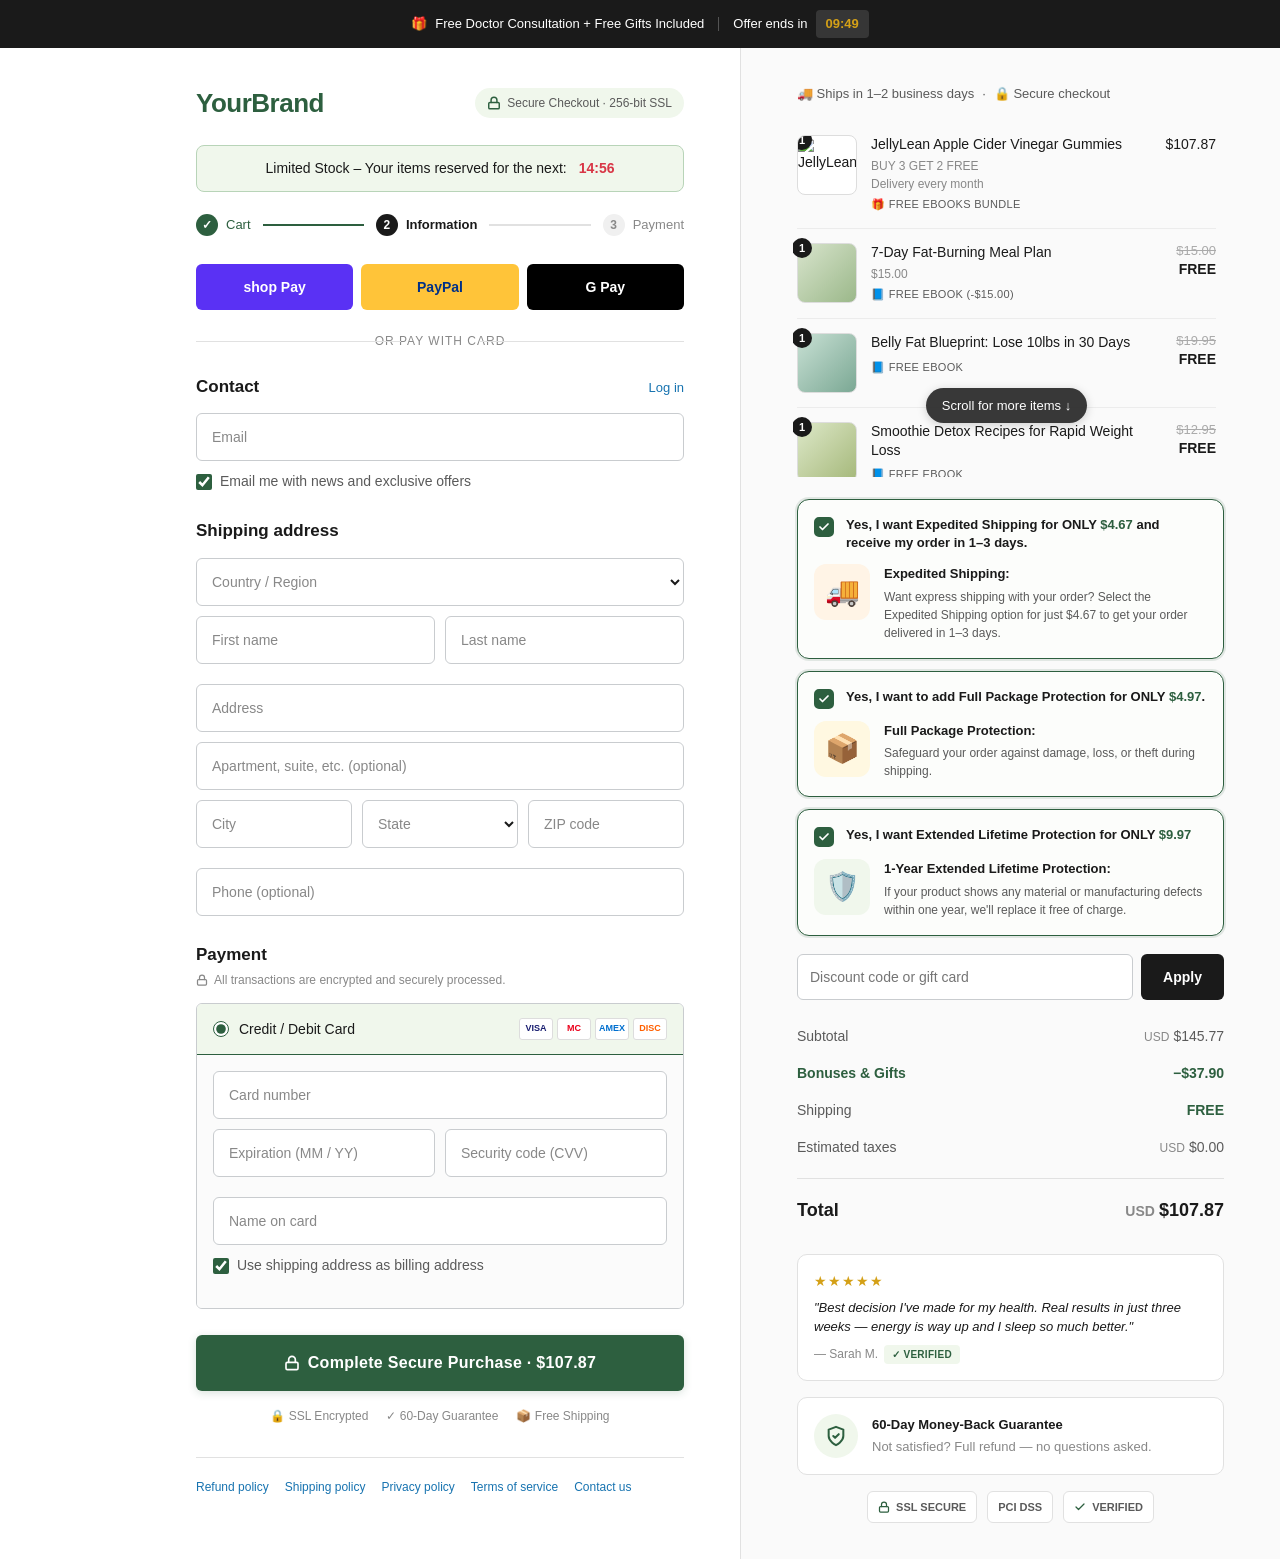
==== index.html @ c2888db8 "Add files via upload" ====
<!DOCTYPE html>
<html lang="en">
<head>
<meta charset="UTF-8">
<meta name="viewport" content="width=device-width, initial-scale=1.0">
<title>Secure Checkout</title>
<style>
  * { box-sizing: border-box; margin: 0; padding: 0; }
  :root {
    --brand: #2d5f3f;
    --brand-dark: #1f4a2e;
    --brand-light: #f0f7ec;
    --accent: #d4a017;
    --danger: #d83646;
    --text: #1a1a1a;
    --text-soft: #5a5a5a;
    --text-mute: #888;
    --border: #e1e1e1;
    --border-soft: #ececec;
    --bg-soft: #fafafa;
  }
  body {
    font-family: -apple-system, BlinkMacSystemFont, "Segoe UI", Roboto, "Helvetica Neue", Arial, sans-serif;
    color: var(--text);
    background: #fff;
    font-size: 14px;
    line-height: 1.5;
    -webkit-font-smoothing: antialiased;
  }
  a { color: #1773b0; text-decoration: none; }
  a:hover { text-decoration: underline; }

  /* TOP PROMO BAR */
  .promo-bar {
    background: var(--text);
    color: #fff;
    padding: 10px 20px;
    text-align: center;
    font-size: 13px;
    font-weight: 500;
    display: flex;
    align-items: center;
    justify-content: center;
    gap: 14px;
    flex-wrap: wrap;
  }
  .promo-bar .promo-text { display: inline-flex; align-items: center; gap: 8px; }
  .promo-bar .promo-icon { color: var(--accent); }
  .promo-bar .promo-divider { width: 1px; height: 14px; background: rgba(255,255,255,0.25); }
  .promo-bar .promo-timer {
    background: rgba(255,255,255,0.12);
    padding: 4px 10px;
    border-radius: 4px;
    font-variant-numeric: tabular-nums;
    font-weight: 600;
    color: var(--accent);
  }

  .checkout-wrapper { display: flex; min-height: calc(100vh - 40px); }

  /* LEFT SIDE */
  .checkout-main {
    flex: 1;
    background: #fff;
    padding: 36px 56px;
    max-width: 600px;
    margin-left: auto;
  }

  .header-row {
    display: flex;
    justify-content: space-between;
    align-items: center;
    margin-bottom: 22px;
  }
  .logo {
    font-size: 26px;
    font-weight: 700;
    color: var(--brand);
    letter-spacing: -0.5px;
  }
  .secure-pill {
    display: inline-flex;
    align-items: center;
    gap: 6px;
    font-size: 12px;
    color: var(--text-soft);
    background: var(--brand-light);
    padding: 6px 12px;
    border-radius: 999px;
    font-weight: 500;
  }
  .secure-pill svg { color: var(--brand); }

  /* URGENCY BAR */
  .urgency-banner {
    display: flex;
    align-items: center;
    justify-content: center;
    gap: 8px;
    padding: 12px 18px;
    border: 1px solid #b8d4b8;
    border-radius: 8px;
    background: var(--brand-light);
    margin-bottom: 22px;
    font-size: 14px;
    text-align: center;
  }
  .urgency-text { color: var(--text); }
  .urgency-timer {
    color: var(--danger);
    font-weight: 700;
    font-variant-numeric: tabular-nums;
    margin-left: 4px;
  }

  /* PROGRESS STEPS */
  .progress-steps {
    display: flex;
    align-items: center;
    margin-bottom: 28px;
    font-size: 13px;
  }
  .step { display: inline-flex; align-items: center; gap: 8px; color: var(--text-mute); }
  .step.done { color: var(--brand); }
  .step.current { color: var(--text); font-weight: 600; }
  .step-num {
    width: 22px; height: 22px;
    border-radius: 50%;
    background: #f0f0f0;
    color: var(--text-mute);
    display: inline-flex;
    align-items: center;
    justify-content: center;
    font-size: 12px;
    font-weight: 600;
  }
  .step.done .step-num { background: var(--brand); color: #fff; }
  .step.current .step-num { background: var(--text); color: #fff; }
  .step-line { flex: 1; height: 2px; background: var(--border); margin: 0 12px; }
  .step-line.active { background: var(--brand); }

  /* EXPRESS */
  .express-buttons {
    display: grid;
    grid-template-columns: 1fr 1fr 1fr;
    gap: 8px;
    margin-bottom: 8px;
  }
  .express-btn {
    height: 46px;
    border-radius: 6px;
    border: none;
    font-weight: 600;
    cursor: pointer;
    color: #fff;
    font-size: 14px;
    display: flex;
    align-items: center;
    justify-content: center;
    transition: opacity 0.15s ease;
  }
  .express-btn:hover { opacity: 0.9; }
  .btn-shop { background: #5a31f4; }
  .btn-paypal { background: #ffc439; color: #003087; }
  .btn-gpay { background: #000; }

  .divider {
    text-align: center;
    margin: 22px 0 24px;
    position: relative;
    color: var(--text-mute);
    font-size: 12px;
    text-transform: uppercase;
    letter-spacing: 1px;
  }
  .divider::before, .divider::after {
    content: "";
    position: absolute;
    top: 50%;
    width: 42%;
    height: 1px;
    background: var(--border);
  }
  .divider::before { left: 0; }
  .divider::after { right: 0; }

  .section { margin-bottom: 26px; }
  .section-header {
    display: flex;
    justify-content: space-between;
    align-items: baseline;
    margin-bottom: 14px;
  }
  .section-title { font-size: 17px; font-weight: 600; color: var(--text); }
  .section-link { font-size: 13px; }

  .form-row { display: flex; gap: 10px; margin-bottom: 10px; }
  .form-row > * { flex: 1; }

  .input-group { position: relative; margin-bottom: 10px; }
  .input-group label {
    position: absolute;
    top: 14px;
    left: 12px;
    color: var(--text-mute);
    font-size: 14px;
    pointer-events: none;
    transition: all 0.15s ease;
    background: #fff;
    padding: 0 4px;
  }
  .input-group input:focus + label,
  .input-group input:not(:placeholder-shown) + label,
  .input-group select:focus + label,
  .input-group select:valid + label {
    top: -7px;
    font-size: 11px;
    color: var(--brand);
  }
  .input-group input,
  .input-group select {
    width: 100%;
    height: 48px;
    padding: 0 12px;
    border: 1px solid #c9cccf;
    border-radius: 6px;
    font-size: 14px;
    font-family: inherit;
    background: #fff;
    color: var(--text);
    outline: none;
    transition: border-color 0.15s ease, box-shadow 0.15s ease;
  }
  .input-group input:focus,
  .input-group select:focus {
    border-color: var(--brand);
    box-shadow: 0 0 0 3px rgba(45,95,63,0.12);
  }

  .checkbox-row {
    display: flex;
    align-items: center;
    gap: 8px;
    margin: 8px 0 16px;
    font-size: 14px;
    color: var(--text-soft);
  }
  .checkbox-row input { width: 16px; height: 16px; cursor: pointer; accent-color: var(--brand); }

  .shipping-method {
    border: 1px solid #c9cccf;
    border-radius: 6px;
    overflow: hidden;
  }
  .ship-option {
    display: flex;
    align-items: center;
    padding: 14px 16px;
    border-bottom: 1px solid var(--border);
    cursor: pointer;
    transition: background 0.15s ease;
  }
  .ship-option:hover { background: #fafafa; }
  .ship-option:last-child { border-bottom: none; }
  .ship-option.selected { background: var(--brand-light); }
  .ship-option input[type=radio] { margin-right: 12px; accent-color: var(--brand); }
  .ship-option .label { flex: 1; }
  .ship-option .price { font-weight: 600; }
  .ship-option .price.free { color: var(--brand); }

  /* PAYMENT */
  .payment-section {
    border: 1px solid #c9cccf;
    border-radius: 6px;
    overflow: hidden;
  }
  .pay-header {
    background: var(--brand-light);
    padding: 14px 16px;
    border-bottom: 1px solid var(--brand);
    display: flex;
    align-items: center;
    gap: 10px;
  }
  .pay-header input[type=radio] { width: 16px; height: 16px; accent-color: var(--brand); }
  .pay-header .pay-label { flex: 1; font-weight: 500; }
  .card-icons { display: flex; gap: 4px; }
  .card-icon {
    width: 34px;
    height: 22px;
    border-radius: 3px;
    background: #fff;
    border: 1px solid #ddd;
    display: inline-flex;
    align-items: center;
    justify-content: center;
    font-size: 9px;
    font-weight: 700;
    color: #555;
  }
  .pay-body { padding: 16px; background: #fbfbfb; }

  .pay-now-btn {
    width: 100%;
    height: 56px;
    background: var(--brand);
    color: #fff;
    border: none;
    border-radius: 6px;
    font-size: 16px;
    font-weight: 700;
    cursor: pointer;
    margin-top: 24px;
    letter-spacing: 0.3px;
    display: flex;
    align-items: center;
    justify-content: center;
    gap: 8px;
    transition: background 0.15s ease, transform 0.05s ease;
    box-shadow: 0 2px 8px rgba(45,95,63,0.18);
  }
  .pay-now-btn:hover { background: var(--brand-dark); }
  .pay-now-btn:active { transform: translateY(1px); }

  .trust-row {
    display: flex;
    justify-content: center;
    gap: 18px;
    margin-top: 16px;
    font-size: 12px;
    color: var(--text-mute);
    flex-wrap: wrap;
  }
  .trust-row span { display: inline-flex; align-items: center; gap: 4px; }

  .footer-links {
    margin-top: 32px;
    padding-top: 20px;
    border-top: 1px solid var(--border);
    display: flex;
    gap: 16px;
    font-size: 12px;
    flex-wrap: wrap;
  }

  /* RIGHT SIDE - SUMMARY */
  .checkout-summary {
    flex: 1;
    background: var(--bg-soft);
    border-left: 1px solid var(--border);
    padding: 36px 56px;
    max-width: 540px;
  }

  .summary-header {
    display: flex;
    align-items: center;
    gap: 8px;
    font-size: 13px;
    color: var(--text-soft);
    margin-bottom: 14px;
    flex-wrap: wrap;
  }
  .summary-header .pill { display: inline-flex; align-items: center; gap: 4px; }

  .products-scroll {
    position: relative;
    max-height: 360px;
    overflow-y: auto;
    overflow-x: hidden;
    padding: 4px 12px 50px 4px;
    margin: 0 -4px 8px -4px;
  }
  .products-scroll::-webkit-scrollbar { width: 6px; }
  .products-scroll::-webkit-scrollbar-track { background: #eee; border-radius: 3px; }
  .products-scroll::-webkit-scrollbar-thumb { background: #bbb; border-radius: 3px; }

  .scroll-hint {
    position: sticky;
    bottom: 4px;
    margin: 0 auto;
    width: fit-content;
    background: rgba(40, 40, 40, 0.92);
    color: #fff;
    padding: 8px 16px;
    border-radius: 999px;
    font-size: 13px;
    font-weight: 500;
    box-shadow: 0 2px 10px rgba(0,0,0,0.18);
    pointer-events: none;
    display: flex;
    align-items: center;
    gap: 6px;
    transition: opacity 0.2s ease;
  }

  .product-row {
    display: flex;
    align-items: flex-start;
    gap: 14px;
    padding: 14px 0;
    border-bottom: 1px solid var(--border-soft);
  }
  .product-row:last-of-type { border-bottom: none; }
  .product-img {
    width: 60px;
    height: 60px;
    border-radius: 8px;
    background: linear-gradient(135deg, #d4e8d4, #a8c8a8);
    border: 1px solid #ddd;
    position: relative;
    flex-shrink: 0;
  }
  .product-img img {
    border-radius: 7px;
  }
  .product-badge {
    position: absolute;
    top: -6px;
    left: -6px;
    background: var(--text);
    color: #fff;
    border-radius: 50%;
    width: 20px;
    height: 20px;
    font-size: 11px;
    font-weight: 600;
    display: flex;
    align-items: center;
    justify-content: center;
  }
  .product-info { flex: 1; min-width: 0; padding-right: 8px; }
  .product-name {
    font-weight: 500;
    font-size: 14px;
    margin-bottom: 4px;
    color: var(--text);
    line-height: 1.3;
  }
  .product-meta { font-size: 12px; color: var(--text-mute); line-height: 1.5; }
  .product-tag {
    display: inline-flex;
    align-items: center;
    gap: 4px;
    font-size: 11px;
    color: var(--text-soft);
    text-transform: uppercase;
    letter-spacing: 0.3px;
    margin-top: 2px;
  }
  .product-price {
    font-weight: 500;
    font-size: 14px;
    text-align: right;
    flex-shrink: 0;
    line-height: 1.3;
    white-space: nowrap;
  }
  .price-old {
    color: #aaa;
    text-decoration: line-through;
    font-weight: 400;
    display: block;
    font-size: 13px;
  }
  .price-free { color: var(--text); font-weight: 600; }

  .discount-row { display: flex; gap: 8px; margin: 18px 0; }
  .discount-row input {
    flex: 1;
    height: 46px;
    padding: 0 12px;
    border: 1px solid #c9cccf;
    border-radius: 6px;
    font-size: 14px;
    background: #fff;
  }
  .discount-row input:focus { outline: none; border-color: var(--brand); }
  .discount-row button {
    padding: 0 22px;
    background: var(--text);
    color: #fff;
    border: none;
    border-radius: 6px;
    cursor: pointer;
    font-weight: 600;
    font-size: 14px;
    transition: opacity 0.15s ease;
  }
  .discount-row button:hover { opacity: 0.85; }

  .totals-row {
    display: flex;
    justify-content: space-between;
    padding: 8px 0;
    font-size: 14px;
    color: var(--text-soft);
  }
  .totals-row.savings { color: var(--brand); font-weight: 600; }
  .totals-row.total {
    border-top: 1px solid var(--border);
    margin-top: 12px;
    padding-top: 18px;
    font-size: 18px;
    font-weight: 700;
    color: var(--text);
  }
  .totals-row .currency { font-size: 12px; color: var(--text-mute); margin-right: 4px; }

  /* UPSELL CARDS - INLINE NA LISTA */
  .upsell-list-inline {
    display: flex;
    flex-direction: column;
    gap: 10px;
    margin-top: 16px;
    padding-top: 18px;
    border-top: 1px dashed #d4d4d4;
    position: relative;
  }
  .upsell-list-inline::before {
    content: "RECOMMENDED ADD-ONS";
    position: absolute;
    top: -8px;
    left: 50%;
    transform: translateX(-50%);
    background: var(--bg-soft);
    padding: 0 10px;
    font-size: 10px;
    font-weight: 700;
    color: var(--text-mute);
    letter-spacing: 1.5px;
  }
  .upsell-list-inline .upsell-card {
    padding: 12px;
    border-radius: 10px;
  }
  .upsell-list-inline .upsell-top {
    margin-bottom: 10px;
  }
  .upsell-list-inline .upsell-headline {
    font-size: 12px;
  }
  .upsell-list-inline .upsell-icon {
    width: 44px;
    height: 44px;
    font-size: 22px;
    border-radius: 8px;
  }
  .upsell-list-inline .upsell-detail-title {
    font-size: 12px;
  }
  .upsell-list-inline .upsell-detail-text {
    font-size: 11px;
  }

  /* UPSELL CARDS */
  .upsell-list {
    display: flex;
    flex-direction: column;
    gap: 12px;
    margin-bottom: 8px;
  }
  .upsell-card {
    background: #fff;
    border: 1px solid var(--border);
    border-radius: 12px;
    padding: 16px;
    cursor: pointer;
    transition: border-color 0.15s ease, box-shadow 0.15s ease, background 0.15s ease;
  }
  .upsell-card:hover { border-color: #b8b8b8; }
  .upsell-card.selected {
    border-color: var(--brand);
    box-shadow: 0 0 0 2px rgba(45,95,63,0.12);
    background: #fcfdfb;
  }
  .upsell-top {
    display: flex;
    align-items: flex-start;
    gap: 12px;
    margin-bottom: 12px;
  }
  .upsell-checkbox {
    width: 20px;
    height: 20px;
    border: 2px solid #c9cccf;
    border-radius: 5px;
    flex-shrink: 0;
    margin-top: 1px;
    display: flex;
    align-items: center;
    justify-content: center;
    background: #fff;
    transition: all 0.15s ease;
  }
  .upsell-card.selected .upsell-checkbox {
    background: var(--brand);
    border-color: var(--brand);
  }
  .upsell-checkbox svg {
    color: #fff;
    opacity: 0;
    transition: opacity 0.15s ease;
  }
  .upsell-card.selected .upsell-checkbox svg { opacity: 1; }
  .upsell-headline {
    flex: 1;
    font-size: 13px;
    font-weight: 700;
    color: var(--text);
    line-height: 1.4;
  }
  .upsell-headline .price {
    color: var(--brand);
    font-weight: 700;
  }
  .upsell-bottom {
    display: flex;
    gap: 14px;
    align-items: flex-start;
    padding-left: 0;
  }
  .upsell-icon {
    width: 56px;
    height: 56px;
    flex-shrink: 0;
    border-radius: 12px;
    display: flex;
    align-items: center;
    justify-content: center;
    font-size: 28px;
  }
  .upsell-icon.shipping { background: #fff4e6; }
  .upsell-icon.protection { background: #fff8e1; }
  .upsell-icon.lifetime { background: var(--brand-light); }
  .upsell-detail { flex: 1; min-width: 0; }
  .upsell-detail-title {
    font-size: 13px;
    font-weight: 700;
    color: var(--text);
    margin-bottom: 4px;
  }
  .upsell-detail-text {
    font-size: 12px;
    color: var(--text-soft);
    line-height: 1.5;
  }

  /* TESTIMONIAL */
  .testimonial {
    margin-top: 22px;
    padding: 16px;
    background: #fff;
    border: 1px solid var(--border);
    border-radius: 10px;
  }
  .stars { color: var(--accent); font-size: 14px; letter-spacing: 1px; margin-bottom: 6px; }
  .testimonial-text {
    font-size: 13px;
    color: var(--text);
    line-height: 1.5;
    font-style: italic;
    margin-bottom: 8px;
  }
  .testimonial-author {
    font-size: 12px;
    color: var(--text-mute);
    display: flex;
    align-items: center;
    gap: 6px;
  }
  .verified-pill {
    background: var(--brand-light);
    color: var(--brand);
    padding: 2px 8px;
    border-radius: 4px;
    font-size: 10px;
    font-weight: 600;
    text-transform: uppercase;
    letter-spacing: 0.3px;
  }

  /* GUARANTEE */
  .guarantee-box {
    margin-top: 16px;
    padding: 16px;
    background: #fff;
    border: 1px solid var(--border);
    border-radius: 10px;
    display: flex;
    align-items: center;
    gap: 14px;
  }
  .guarantee-icon {
    width: 44px;
    height: 44px;
    flex-shrink: 0;
    background: var(--brand-light);
    border-radius: 50%;
    display: flex;
    align-items: center;
    justify-content: center;
    color: var(--brand);
  }
  .guarantee-content { font-size: 13px; }
  .guarantee-content strong { color: var(--text); display: block; margin-bottom: 2px; }
  .guarantee-content span { color: var(--text-mute); }

  /* BADGES */
  .security-badges {
    margin-top: 16px;
    display: flex;
    align-items: center;
    justify-content: center;
    gap: 10px;
    flex-wrap: wrap;
  }
  .badge {
    height: 32px;
    padding: 0 10px;
    background: #fff;
    border: 1px solid var(--border);
    border-radius: 6px;
    display: inline-flex;
    align-items: center;
    gap: 6px;
    font-size: 11px;
    font-weight: 600;
    color: var(--text-soft);
  }
  .badge svg { color: var(--brand); }

  @media (max-width: 900px) {
    .checkout-wrapper { flex-direction: column-reverse; }
    .checkout-main, .checkout-summary {
      max-width: 100%;
      padding: 24px;
    }
    .checkout-summary { border-left: none; border-bottom: 1px solid var(--border); }
    .promo-bar { font-size: 12px; gap: 8px; padding: 8px 12px; }
    .promo-bar .promo-divider { display: none; }
    .header-row { flex-direction: column; align-items: flex-start; gap: 10px; }
  }
</style>
</head>
<body>

<!-- TOP PROMO BAR -->
<div class="promo-bar">
  <span class="promo-text">
    <span class="promo-icon">🎁</span>
    Free Doctor Consultation + Free Gifts Included
  </span>
  <span class="promo-divider"></span>
  <span class="promo-text">
    Offer ends in
    <span class="promo-timer" id="promoTimer">09:50</span>
  </span>
</div>

<div class="checkout-wrapper">

  <!-- LEFT: FORM -->
  <div class="checkout-main">

    <div class="header-row">
      <div class="logo">YourBrand</div>
      <div class="secure-pill">
        <svg width="14" height="14" viewBox="0 0 24 24" fill="none" stroke="currentColor" stroke-width="2.5" stroke-linecap="round" stroke-linejoin="round"><rect x="3" y="11" width="18" height="11" rx="2"/><path d="M7 11V7a5 5 0 0 1 10 0v4"/></svg>
        Secure Checkout · 256-bit SSL
      </div>
    </div>

    <!-- Urgency -->
    <div class="urgency-banner">
      <span class="urgency-text">Limited Stock – Your items reserved for the next:</span>
      <span class="urgency-timer" id="cartTimer">14:57</span>
    </div>

    <!-- Progress -->
    <div class="progress-steps">
      <span class="step done"><span class="step-num">✓</span>Cart</span>
      <span class="step-line active"></span>
      <span class="step current"><span class="step-num">2</span>Information</span>
      <span class="step-line"></span>
      <span class="step"><span class="step-num">3</span>Payment</span>
    </div>

    <!-- Express checkout -->
    <div class="express-buttons">
      <button class="express-btn btn-shop">shop Pay</button>
      <button class="express-btn btn-paypal">PayPal</button>
      <button class="express-btn btn-gpay">G Pay</button>
    </div>

    <div class="divider">Or pay with card</div>

    <!-- Contact -->
    <div class="section">
      <div class="section-header">
        <div class="section-title">Contact</div>
        <a href="#" class="section-link">Log in</a>
      </div>
      <div class="input-group">
        <input type="email" id="email" placeholder=" " required>
        <label for="email">Email</label>
      </div>
      <div class="checkbox-row">
        <input type="checkbox" id="news" checked>
        <label for="news">Email me with news and exclusive offers</label>
      </div>
    </div>

    <!-- Delivery -->
    <div class="section">
      <div class="section-title" style="margin-bottom:14px;">Shipping address</div>

      <div class="input-group">
        <select id="country" required>
          <option value="" disabled selected></option>
          <option>United States</option>
          <option>Canada</option>
          <option>United Kingdom</option>
          <option>Brazil</option>
          <option>Australia</option>
        </select>
        <label for="country">Country / Region</label>
      </div>

      <div class="form-row">
        <div class="input-group">
          <input type="text" id="fname" placeholder=" " required>
          <label for="fname">First name</label>
        </div>
        <div class="input-group">
          <input type="text" id="lname" placeholder=" " required>
          <label for="lname">Last name</label>
        </div>
      </div>

      <div class="input-group">
        <input type="text" id="address" placeholder=" " required>
        <label for="address">Address</label>
      </div>

      <div class="input-group">
        <input type="text" id="apt" placeholder=" ">
        <label for="apt">Apartment, suite, etc. (optional)</label>
      </div>

      <div class="form-row">
        <div class="input-group">
          <input type="text" id="city" placeholder=" " required>
          <label for="city">City</label>
        </div>
        <div class="input-group">
          <select id="state" required>
            <option value="" disabled selected></option>
            <option>California</option>
            <option>Texas</option>
            <option>New York</option>
            <option>Florida</option>
          </select>
          <label for="state">State</label>
        </div>
        <div class="input-group">
          <input type="text" id="zip" placeholder=" " required>
          <label for="zip">ZIP code</label>
        </div>
      </div>

      <div class="input-group">
        <input type="tel" id="phone" placeholder=" ">
        <label for="phone">Phone (optional)</label>
      </div>
    </div>

    <!-- Payment -->
    <div class="section">
      <div class="section-title" style="margin-bottom:4px;">Payment</div>
      <div style="font-size:12px;color:var(--text-mute);margin-bottom:14px;display:flex;align-items:center;gap:6px;">
        <svg width="12" height="12" viewBox="0 0 24 24" fill="none" stroke="currentColor" stroke-width="2.5" stroke-linecap="round" stroke-linejoin="round"><rect x="3" y="11" width="18" height="11" rx="2"/><path d="M7 11V7a5 5 0 0 1 10 0v4"/></svg>
        All transactions are encrypted and securely processed.
      </div>

      <div class="payment-section">
        <div class="pay-header">
          <input type="radio" name="pay" checked>
          <span class="pay-label">Credit / Debit Card</span>
          <div class="card-icons">
            <span class="card-icon" style="color:#1a1f71;">VISA</span>
            <span class="card-icon" style="color:#eb001b;">MC</span>
            <span class="card-icon" style="color:#006fcf;">AMEX</span>
            <span class="card-icon" style="color:#ff6000;">DISC</span>
          </div>
        </div>
        <div class="pay-body">
          <div class="input-group">
            <input type="text" id="cardnum" placeholder=" ">
            <label for="cardnum">Card number</label>
          </div>
          <div class="form-row">
            <div class="input-group">
              <input type="text" id="exp" placeholder=" ">
              <label for="exp">Expiration (MM / YY)</label>
            </div>
            <div class="input-group">
              <input type="text" id="cvv" placeholder=" ">
              <label for="cvv">Security code (CVV)</label>
            </div>
          </div>
          <div class="input-group">
            <input type="text" id="cardname" placeholder=" ">
            <label for="cardname">Name on card</label>
          </div>
          <div class="checkbox-row">
            <input type="checkbox" id="billsame" checked>
            <label for="billsame">Use shipping address as billing address</label>
          </div>
        </div>
      </div>
    </div>

    <button class="pay-now-btn">
      <svg width="16" height="16" viewBox="0 0 24 24" fill="none" stroke="currentColor" stroke-width="2.5" stroke-linecap="round" stroke-linejoin="round"><rect x="3" y="11" width="18" height="11" rx="2"/><path d="M7 11V7a5 5 0 0 1 10 0v4"/></svg>
      Complete Secure Purchase · $107.87
    </button>

    <div class="trust-row">
      <span>🔒 SSL Encrypted</span>
      <span>✓ 60-Day Guarantee</span>
      <span>📦 Free Shipping</span>
    </div>

    <div class="footer-links">
      <a href="#">Refund policy</a>
      <a href="#">Shipping policy</a>
      <a href="#">Privacy policy</a>
      <a href="#">Terms of service</a>
      <a href="#">Contact us</a>
    </div>
  </div>

  <!-- RIGHT: ORDER SUMMARY -->
  <div class="checkout-summary">

    <div class="summary-header">
      <span class="pill">🚚 Ships in 1–2 business days</span>
      <span>·</span>
      <span class="pill">🔒 Secure checkout</span>
    </div>

    <div class="products-scroll">

      <div class="product-row">
        <div class="product-img" style="background:#fff;padding:0;overflow:hidden;">
          <img src="jellylean-product.png" alt="JellyLean" style="width:100%;height:100%;object-fit:contain;">
          <span class="product-badge">1</span>
        </div>
        <div class="product-info">
          <div class="product-name">JellyLean Apple Cider Vinegar Gummies</div>
          <div class="product-meta">BUY 3 GET 2 FREE</div>
          <div class="product-meta">Delivery every month</div>
          <div class="product-tag">🎁 FREE EBOOKS BUNDLE</div>
        </div>
        <div class="product-price">$107.87</div>
      </div>

      <div class="product-row">
        <div class="product-img" style="background:linear-gradient(135deg,#d8e4cc,#9bb88a);"><span class="product-badge">1</span></div>
        <div class="product-info">
          <div class="product-name">7-Day Fat-Burning Meal Plan</div>
          <div class="product-meta">$15.00</div>
          <div class="product-tag">📘 FREE EBOOK (-$15.00)</div>
        </div>
        <div class="product-price">
          <span class="price-old">$15.00</span>
          <span class="price-free">FREE</span>
        </div>
      </div>

      <div class="product-row">
        <div class="product-img" style="background:linear-gradient(135deg,#c8e0d4,#7ba894);"><span class="product-badge">1</span></div>
        <div class="product-info">
          <div class="product-name">Belly Fat Blueprint: Lose 10lbs in 30 Days</div>
          <div class="product-tag">📘 FREE EBOOK</div>
        </div>
        <div class="product-price">
          <span class="price-old">$19.95</span>
          <span class="price-free">FREE</span>
        </div>
      </div>

      <div class="product-row">
        <div class="product-img" style="background:linear-gradient(135deg,#dde8c8,#a5b87a);"><span class="product-badge">1</span></div>
        <div class="product-info">
          <div class="product-name">Smoothie Detox Recipes for Rapid Weight Loss</div>
          <div class="product-tag">📘 FREE EBOOK</div>
        </div>
        <div class="product-price">
          <span class="price-old">$12.95</span>
          <span class="price-free">FREE</span>
        </div>
      </div>

      <div class="product-row">
        <div class="product-img" style="background:linear-gradient(135deg,#f0d8b8,#c9a878);"><span class="product-badge">1</span></div>
        <div class="product-info">
          <div class="product-name">Metabolism Reset: Burn Fat 24/7</div>
          <div class="product-tag">📘 FREE EBOOK</div>
        </div>
        <div class="product-price">
          <span class="price-old">$9.95</span>
          <span class="price-free">FREE</span>
        </div>
      </div>

      <div class="scroll-hint">Scroll for more items ↓</div>
    </div>

    <!-- Upsell offers -->
    <div class="upsell-list" style="margin-top:22px;">

      <div class="upsell-card selected" data-upsell="shipping">
        <div class="upsell-top">
          <div class="upsell-checkbox">
            <svg width="12" height="12" viewBox="0 0 24 24" fill="none" stroke="currentColor" stroke-width="3.5" stroke-linecap="round" stroke-linejoin="round"><path d="M20 6 9 17l-5-5"/></svg>
          </div>
          <div class="upsell-headline">
            Yes, I want Expedited Shipping for ONLY <span class="price">$4.67</span> and receive my order in 1–3 days.
          </div>
        </div>
        <div class="upsell-bottom">
          <div class="upsell-icon shipping">🚚</div>
          <div class="upsell-detail">
            <div class="upsell-detail-title">Expedited Shipping:</div>
            <div class="upsell-detail-text">Want express shipping with your order? Select the Expedited Shipping option for just $4.67 to get your order delivered in 1–3 days.</div>
          </div>
        </div>
      </div>

      <div class="upsell-card selected" data-upsell="protection">
        <div class="upsell-top">
          <div class="upsell-checkbox">
            <svg width="12" height="12" viewBox="0 0 24 24" fill="none" stroke="currentColor" stroke-width="3.5" stroke-linecap="round" stroke-linejoin="round"><path d="M20 6 9 17l-5-5"/></svg>
          </div>
          <div class="upsell-headline">
            Yes, I want to add Full Package Protection for ONLY <span class="price">$4.97</span>.
          </div>
        </div>
        <div class="upsell-bottom">
          <div class="upsell-icon protection">📦</div>
          <div class="upsell-detail">
            <div class="upsell-detail-title">Full Package Protection:</div>
            <div class="upsell-detail-text">Safeguard your order against damage, loss, or theft during shipping.</div>
          </div>
        </div>
      </div>

      <div class="upsell-card selected" data-upsell="lifetime">
        <div class="upsell-top">
          <div class="upsell-checkbox">
            <svg width="12" height="12" viewBox="0 0 24 24" fill="none" stroke="currentColor" stroke-width="3.5" stroke-linecap="round" stroke-linejoin="round"><path d="M20 6 9 17l-5-5"/></svg>
          </div>
          <div class="upsell-headline">
            Yes, I want Extended Lifetime Protection for ONLY <span class="price">$9.97</span>
          </div>
        </div>
        <div class="upsell-bottom">
          <div class="upsell-icon lifetime">🛡️</div>
          <div class="upsell-detail">
            <div class="upsell-detail-title">1-Year Extended Lifetime Protection:</div>
            <div class="upsell-detail-text">If your product shows any material or manufacturing defects within one year, we'll replace it free of charge.</div>
          </div>
        </div>
      </div>

    </div>

    <div class="discount-row">
      <input type="text" placeholder="Discount code or gift card">
      <button>Apply</button>
    </div>

    <div class="totals-row">
      <span>Subtotal</span>
      <span><span class="currency">USD</span>$145.77</span>
    </div>
    <div class="totals-row savings">
      <span>Bonuses &amp; Gifts</span>
      <span>−$37.90</span>
    </div>
    <div class="totals-row">
      <span>Shipping</span>
      <span style="color:var(--brand);font-weight:600;">FREE</span>
    </div>
    <div class="totals-row">
      <span>Estimated taxes</span>
      <span><span class="currency">USD</span>$0.00</span>
    </div>

    <div class="totals-row total">
      <span>Total</span>
      <span><span class="currency" style="font-size:14px;">USD</span>$107.87</span>
    </div>

    <!-- Testimonial -->
    <div class="testimonial">
      <div class="stars">★★★★★</div>
      <div class="testimonial-text">"Best decision I've made for my health. Real results in just three weeks — energy is way up and I sleep so much better."</div>
      <div class="testimonial-author">
        — Sarah M.
        <span class="verified-pill">✓ Verified</span>
      </div>
    </div>

    <!-- Guarantee -->
    <div class="guarantee-box">
      <div class="guarantee-icon">
        <svg width="22" height="22" viewBox="0 0 24 24" fill="none" stroke="currentColor" stroke-width="2.2" stroke-linecap="round" stroke-linejoin="round"><path d="M12 22s8-4 8-10V5l-8-3-8 3v7c0 6 8 10 8 10z"/><path d="m9 12 2 2 4-4"/></svg>
      </div>
      <div class="guarantee-content">
        <strong>60-Day Money-Back Guarantee</strong>
        <span>Not satisfied? Full refund — no questions asked.</span>
      </div>
    </div>

    <!-- Security badges -->
    <div class="security-badges">
      <span class="badge">
        <svg width="12" height="12" viewBox="0 0 24 24" fill="none" stroke="currentColor" stroke-width="2.5" stroke-linecap="round" stroke-linejoin="round"><rect x="3" y="11" width="18" height="11" rx="2"/><path d="M7 11V7a5 5 0 0 1 10 0v4"/></svg>
        SSL SECURE
      </span>
      <span class="badge">PCI DSS</span>
      <span class="badge">
        <svg width="12" height="12" viewBox="0 0 24 24" fill="none" stroke="currentColor" stroke-width="2.5" stroke-linecap="round" stroke-linejoin="round"><path d="M20 6 9 17l-5-5"/></svg>
        VERIFIED
      </span>
    </div>

  </div>

</div>

<script>
  // Promo timer
  (function() {
    const el = document.getElementById('promoTimer');
    if (!el) return;
    let total = 9 * 60 + 50;
    const tick = () => {
      const m = Math.floor(total / 60);
      const s = total % 60;
      el.textContent = (m < 10 ? '0' : '') + m + ':' + (s < 10 ? '0' : '') + s;
      if (total > 0) total--;
    };
    tick();
    setInterval(tick, 1000);
  })();

  // Cart reservation timer
  (function() {
    const el = document.getElementById('cartTimer');
    if (!el) return;
    let total = 14 * 60 + 57;
    const tick = () => {
      const m = Math.floor(total / 60);
      const s = total % 60;
      el.textContent = m + ':' + (s < 10 ? '0' : '') + s;
      if (total > 0) total--;
    };
    tick();
    setInterval(tick, 1000);
  })();

  // Hide scroll hint at end
  const scrollEl = document.querySelector('.products-scroll');
  const hint = document.querySelector('.scroll-hint');
  if (scrollEl && hint) {
    const updateHint = () => {
      const atBottom = scrollEl.scrollTop + scrollEl.clientHeight >= scrollEl.scrollHeight - 4;
      hint.style.opacity = atBottom ? '0' : '1';
    };
    scrollEl.addEventListener('scroll', updateHint);
    if (scrollEl.scrollHeight <= scrollEl.clientHeight) hint.style.display = 'none';
  }

  // Shipping method visual selection
  document.querySelectorAll('.ship-option').forEach(opt => {
    opt.addEventListener('click', () => {
      document.querySelectorAll('.ship-option').forEach(o => o.classList.remove('selected'));
      opt.classList.add('selected');
    });
  });

  // Upsell cards toggle (já vêm marcados por padrão)
  document.querySelectorAll('.upsell-card').forEach(card => {
    card.addEventListener('click', () => {
      card.classList.toggle('selected');
    });
  });
</script>

</body>
</html>
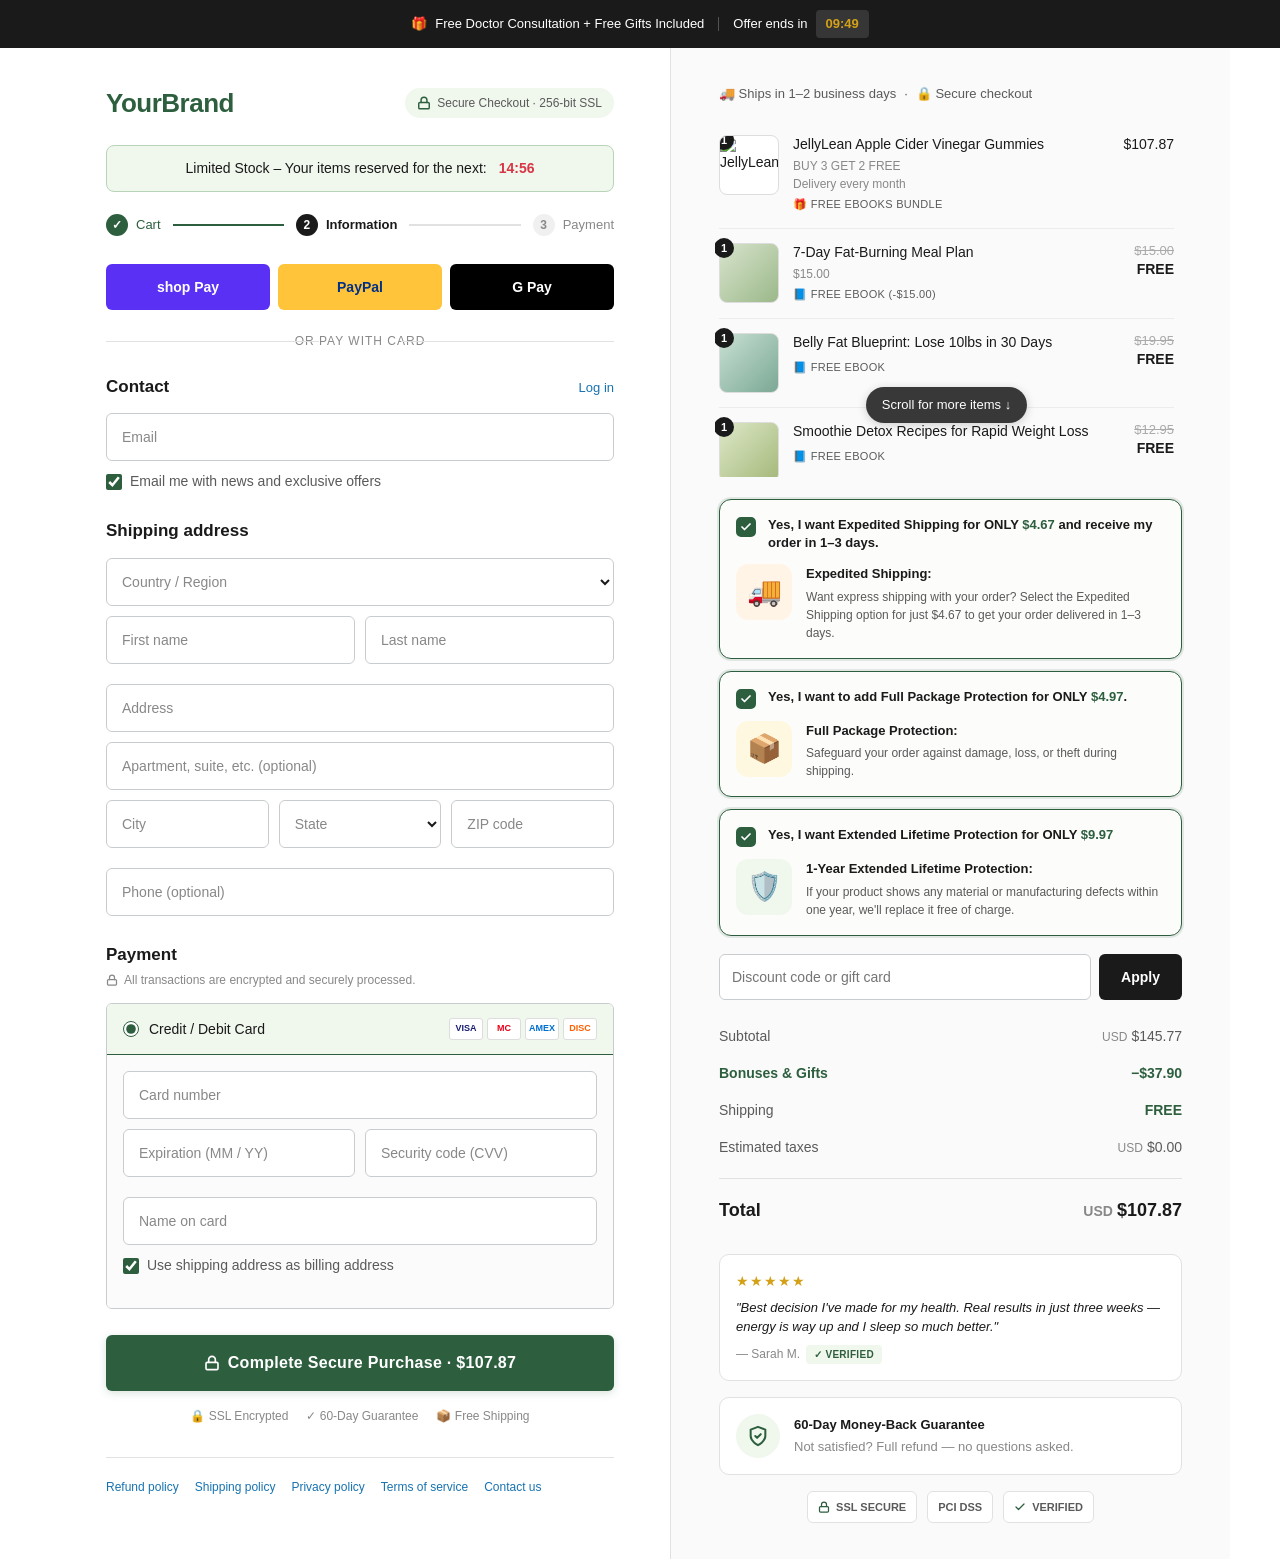
==== commit 9c628d14: "Update index.html" ====
--- a/index.html
+++ b/index.html
@@ -26,6 +26,7 @@
     font-size: 14px;
     line-height: 1.5;
     -webkit-font-smoothing: antialiased;
+    overflow-x: hidden;
   }
   a { color: #1773b0; text-decoration: none; }
   a:hover { text-decoration: underline; }
@@ -56,15 +57,19 @@
     color: var(--accent);
   }
 
-  .checkout-wrapper { display: flex; min-height: calc(100vh - 40px); }
+  .checkout-wrapper {
+    display: flex;
+    min-height: calc(100vh - 40px);
+    max-width: 1180px;
+    margin: 0 auto;
+  }
 
   /* LEFT SIDE */
   .checkout-main {
     flex: 1;
     background: #fff;
     padding: 36px 56px;
-    max-width: 600px;
-    margin-left: auto;
+    max-width: 620px;
   }
 
   .header-row {
@@ -349,8 +354,8 @@
     flex: 1;
     background: var(--bg-soft);
     border-left: 1px solid var(--border);
-    padding: 36px 56px;
-    max-width: 540px;
+    padding: 36px 48px;
+    max-width: 560px;
   }
 
   .summary-header {
@@ -731,16 +736,144 @@
   }
   .badge svg { color: var(--brand); }
 
+  /* TABLET */
+  @media (max-width: 1024px) {
+    .checkout-main { padding: 32px 40px; }
+    .checkout-summary { padding: 32px 36px; }
+  }
+
+  /* MOBILE */
   @media (max-width: 900px) {
-    .checkout-wrapper { flex-direction: column-reverse; }
+    body { font-size: 14px; }
+
+    .checkout-wrapper {
+      flex-direction: column-reverse;
+      max-width: 100%;
+    }
     .checkout-main, .checkout-summary {
       max-width: 100%;
-      padding: 24px;
+      padding: 20px 16px;
     }
-    .checkout-summary { border-left: none; border-bottom: 1px solid var(--border); }
-    .promo-bar { font-size: 12px; gap: 8px; padding: 8px 12px; }
+    .checkout-summary {
+      border-left: none;
+      border-bottom: 1px solid var(--border);
+    }
+
+    /* Promo bar */
+    .promo-bar {
+      font-size: 11px;
+      gap: 8px;
+      padding: 8px 12px;
+    }
     .promo-bar .promo-divider { display: none; }
-    .header-row { flex-direction: column; align-items: flex-start; gap: 10px; }
+    .promo-bar .promo-timer { padding: 3px 8px; font-size: 11px; }
+
+    /* Header */
+    .header-row {
+      flex-direction: column;
+      align-items: flex-start;
+      gap: 10px;
+      margin-bottom: 18px;
+    }
+    .logo { font-size: 22px; }
+    .secure-pill { font-size: 11px; padding: 5px 10px; }
+
+    /* Urgency */
+    .urgency-banner {
+      flex-direction: column;
+      gap: 4px;
+      padding: 10px 14px;
+      font-size: 13px;
+    }
+
+    /* Progress */
+    .progress-steps {
+      font-size: 12px;
+      margin-bottom: 22px;
+      overflow-x: auto;
+      white-space: nowrap;
+    }
+    .step-line { margin: 0 8px; min-width: 20px; }
+
+    /* Express buttons */
+    .express-buttons { gap: 6px; }
+    .express-btn { height: 42px; font-size: 13px; }
+
+    /* Form */
+    .form-row {
+      flex-direction: column;
+      gap: 0;
+    }
+    .form-row > * { margin-bottom: 10px; }
+    .input-group input,
+    .input-group select { height: 46px; font-size: 16px; }
+    .input-group label { font-size: 14px; }
+    .input-group input:focus + label,
+    .input-group input:not(:placeholder-shown) + label,
+    .input-group select:focus + label,
+    .input-group select:valid + label {
+      font-size: 11px;
+    }
+
+    /* Section titles */
+    .section { margin-bottom: 22px; }
+    .section-title { font-size: 16px; }
+
+    /* Pay button */
+    .pay-now-btn {
+      height: 52px;
+      font-size: 15px;
+    }
+
+    .trust-row {
+      gap: 10px;
+      font-size: 11px;
+    }
+
+    /* Summary */
+    .summary-header { font-size: 12px; }
+    .products-scroll { max-height: 320px; }
+    .product-img { width: 52px; height: 52px; }
+    .product-name { font-size: 13px; }
+    .product-price { font-size: 13px; }
+
+    /* Upsells */
+    .upsell-card { padding: 12px; }
+    .upsell-headline { font-size: 12px; }
+    .upsell-icon { width: 44px; height: 44px; font-size: 22px; }
+    .upsell-detail-title { font-size: 12px; }
+    .upsell-detail-text { font-size: 11px; line-height: 1.4; }
+
+    /* Discount */
+    .discount-row input { height: 44px; font-size: 14px; }
+    .discount-row button { padding: 0 16px; font-size: 13px; }
+
+    /* Totals */
+    .totals-row { font-size: 13px; }
+    .totals-row.total { font-size: 16px; }
+
+    /* Testimonial */
+    .testimonial { padding: 14px; }
+    .testimonial-text { font-size: 12px; }
+
+    /* Guarantee */
+    .guarantee-box { padding: 14px; gap: 12px; }
+    .guarantee-icon { width: 38px; height: 38px; }
+    .guarantee-content { font-size: 12px; }
+
+    /* Footer */
+    .footer-links {
+      gap: 12px;
+      font-size: 11px;
+    }
+  }
+
+  /* SMALL MOBILE */
+  @media (max-width: 380px) {
+    .checkout-main, .checkout-summary { padding: 16px 12px; }
+    .express-btn { font-size: 12px; }
+    .progress-steps { font-size: 11px; }
+    .step-num { width: 20px; height: 20px; font-size: 11px; }
   }
 </style>
 </head>
@@ -1203,4 +1336,4 @@
 </script>
 
 </body>
-</html>+</html>
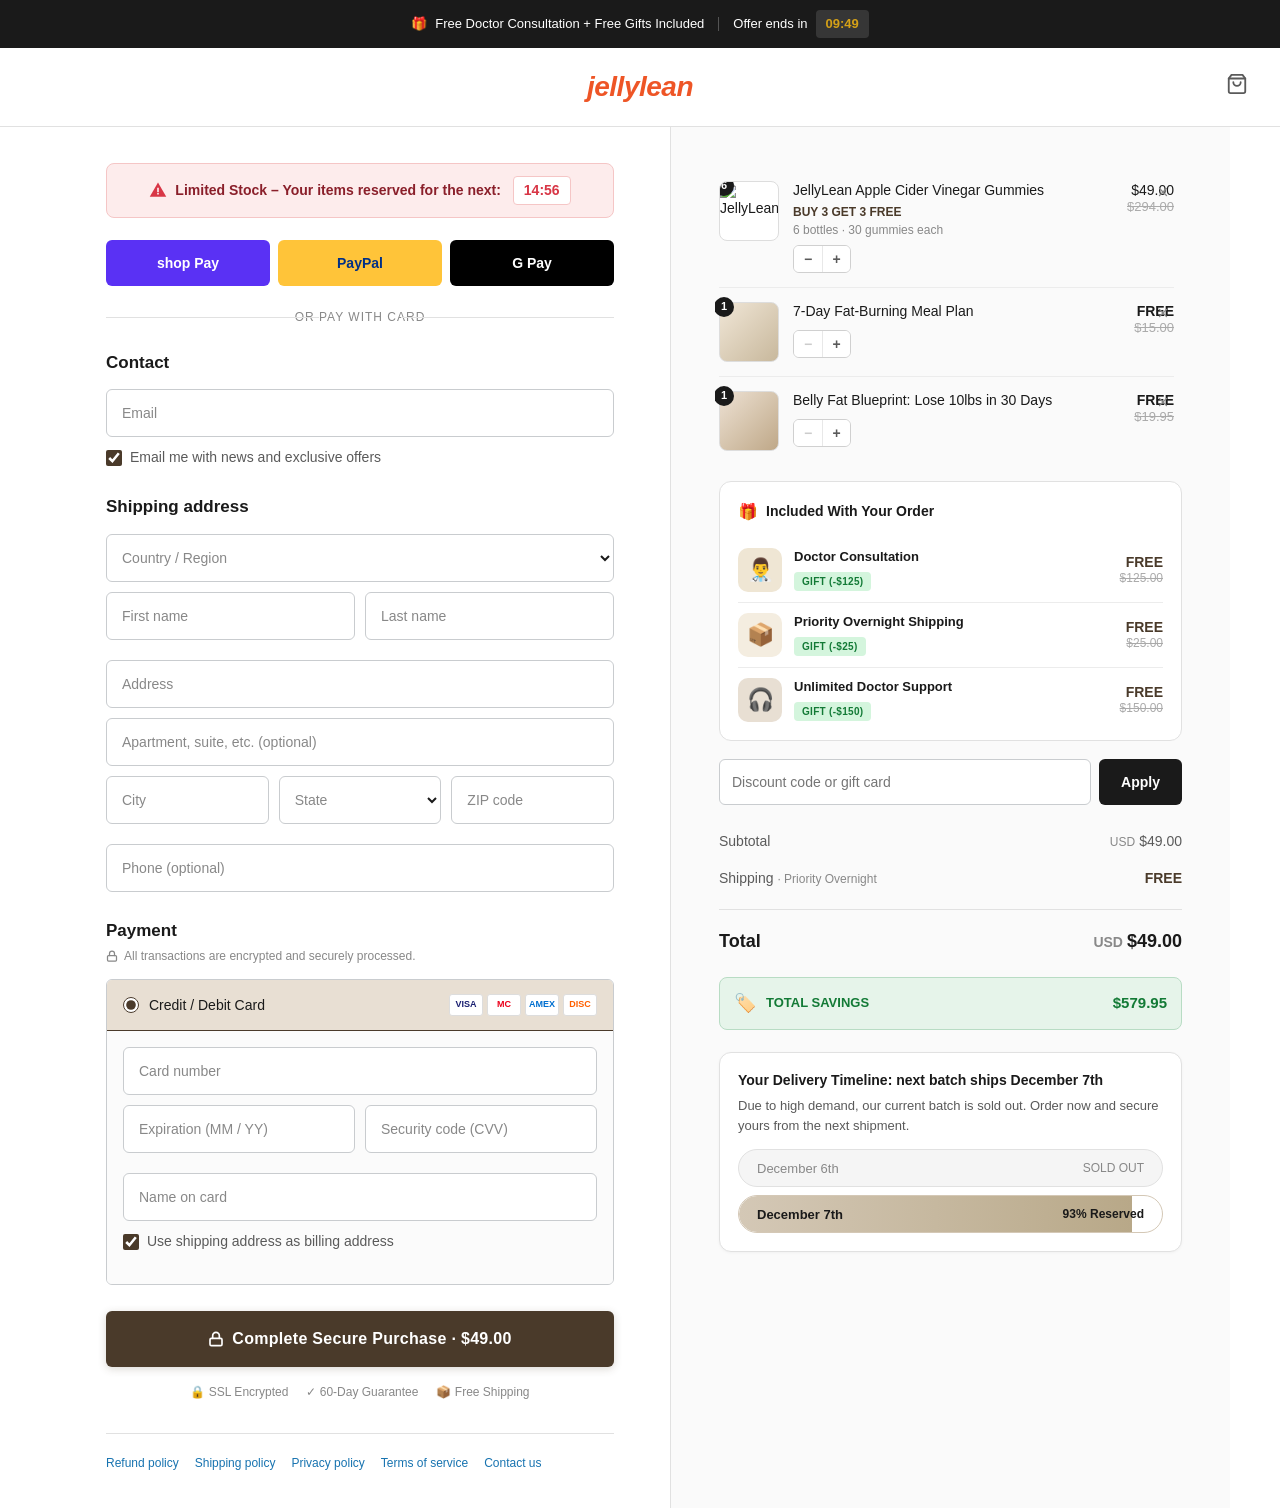
==== commit d90a0270: "Update index.html" ====
--- a/index.html
+++ b/index.html
@@ -7,9 +7,9 @@
 <style>
   * { box-sizing: border-box; margin: 0; padding: 0; }
   :root {
-    --brand: #2d5f3f;
-    --brand-dark: #1f4a2e;
-    --brand-light: #f0f7ec;
+    --brand: #4a3a2a;
+    --brand-dark: #2e2419;
+    --brand-light: #e8dfd3;
     --accent: #d4a017;
     --danger: #d83646;
     --text: #1a1a1a;
@@ -57,12 +57,39 @@
     color: var(--accent);
   }
 
-  .checkout-wrapper {
-    display: flex;
-    min-height: calc(100vh - 40px);
-    max-width: 1180px;
-    margin: 0 auto;
-  }
+  /* SITE HEADER */
+  .site-header {
+    background: #fff;
+    border-bottom: 1px solid var(--border);
+    padding: 18px 24px;
+    display: flex;
+    align-items: center;
+    justify-content: center;
+    position: relative;
+  }
+  .site-header .brand-logo {
+    font-family: -apple-system, BlinkMacSystemFont, "Segoe UI", "Helvetica Neue", Arial, sans-serif;
+    font-size: 28px;
+    font-weight: 900;
+    letter-spacing: -0.5px;
+    color: #ee5526;
+    text-transform: lowercase;
+    font-style: italic;
+  }
+  .site-header .cart-icon {
+    position: absolute;
+    right: 24px;
+    top: 50%;
+    transform: translateY(-50%);
+    color: var(--text-soft);
+    cursor: pointer;
+    padding: 8px;
+    border-radius: 6px;
+    transition: background 0.15s ease;
+  }
+  .site-header .cart-icon:hover { background: #f5f5f5; }
+
+  .checkout-wrapper { display: flex; min-height: calc(100vh - 40px); max-width: 1180px; margin: 0 auto; }
 
   /* LEFT SIDE */
   .checkout-main {
@@ -104,19 +131,102 @@
     justify-content: center;
     gap: 8px;
     padding: 12px 18px;
-    border: 1px solid #b8d4b8;
+    border: 1px solid #f5c6c6;
     border-radius: 8px;
-    background: var(--brand-light);
+    background: #fdecec;
     margin-bottom: 22px;
     font-size: 14px;
     text-align: center;
-  }
-  .urgency-text { color: var(--text); }
+    position: relative;
+    animation: urgencyPulse 2s ease-in-out infinite;
+  }
+  @keyframes urgencyPulse {
+    0%, 100% { box-shadow: 0 0 0 0 rgba(216, 54, 70, 0.15); }
+    50% { box-shadow: 0 0 0 6px rgba(216, 54, 70, 0); }
+  }
+  .urgency-text { color: #8a1f2a; font-weight: 600; }
   .urgency-timer {
     color: var(--danger);
     font-weight: 700;
     font-variant-numeric: tabular-nums;
     margin-left: 4px;
+    background: #fff;
+    padding: 3px 10px;
+    border-radius: 4px;
+    border: 1px solid #f5c6c6;
+  }
+
+  /* DELIVERY TIMELINE */
+  .delivery-timeline.mobile-only { display: none; }
+  .delivery-timeline {
+    background: #fff;
+    border: 1px solid var(--border);
+    border-radius: 12px;
+    padding: 18px;
+    margin-bottom: 22px;
+    box-shadow: 0 1px 3px rgba(0,0,0,0.04);
+  }
+  .timeline-title {
+    font-size: 14px;
+    font-weight: 700;
+    color: var(--text);
+    margin-bottom: 6px;
+    line-height: 1.4;
+  }
+  .timeline-desc {
+    font-size: 13px;
+    color: var(--text-soft);
+    line-height: 1.5;
+    margin-bottom: 14px;
+  }
+  .timeline-bar {
+    position: relative;
+    height: 38px;
+    border-radius: 999px;
+    border: 1px solid var(--border);
+    background: #f5f5f5;
+    display: flex;
+    align-items: center;
+    padding: 0 18px;
+    font-size: 13px;
+    margin-bottom: 8px;
+    overflow: hidden;
+  }
+  .timeline-bar:last-child { margin-bottom: 0; }
+  .timeline-bar.sold-out {
+    color: var(--text-mute);
+  }
+  .timeline-bar.sold-out .label-left,
+  .timeline-bar.sold-out .label-right {
+    color: var(--text-mute);
+    font-weight: 500;
+  }
+  .timeline-bar .label-left {
+    position: relative;
+    z-index: 2;
+    font-weight: 600;
+    color: var(--text);
+  }
+  .timeline-bar .label-right {
+    position: relative;
+    z-index: 2;
+    margin-left: auto;
+    font-weight: 600;
+    color: var(--text);
+    font-size: 12px;
+  }
+  .timeline-bar.reserved {
+    background: #fff;
+    border-color: #d4c8b6;
+  }
+  .timeline-bar .fill {
+    position: absolute;
+    top: 0;
+    left: 0;
+    bottom: 0;
+    background: linear-gradient(90deg, #d4c8b6, #b8a888);
+    border-radius: 999px 0 0 999px;
+    z-index: 1;
   }
 
   /* PROGRESS STEPS */
@@ -240,7 +350,7 @@
   .input-group input:focus,
   .input-group select:focus {
     border-color: var(--brand);
-    box-shadow: 0 0 0 3px rgba(45,95,63,0.12);
+    box-shadow: 0 0 0 3px rgba(74,58,42,0.15);
   }
 
   .checkbox-row {
@@ -323,7 +433,7 @@
     justify-content: center;
     gap: 8px;
     transition: background 0.15s ease, transform 0.05s ease;
-    box-shadow: 0 2px 8px rgba(45,95,63,0.18);
+    box-shadow: 0 2px 8px rgba(74,58,42,0.2);
   }
   .pay-now-btn:hover { background: var(--brand-dark); }
   .pay-now-btn:active { transform: translateY(1px); }
@@ -371,10 +481,10 @@
 
   .products-scroll {
     position: relative;
-    max-height: 360px;
+    max-height: 480px;
     overflow-y: auto;
     overflow-x: hidden;
-    padding: 4px 12px 50px 4px;
+    padding: 4px 12px 4px 4px;
     margin: 0 -4px 8px -4px;
   }
   .products-scroll::-webkit-scrollbar { width: 6px; }
@@ -412,7 +522,7 @@
     width: 60px;
     height: 60px;
     border-radius: 8px;
-    background: linear-gradient(135deg, #d4e8d4, #a8c8a8);
+    background: linear-gradient(135deg, #e8dfd3, #c4b8a8);
     border: 1px solid #ddd;
     position: relative;
     flex-shrink: 0;
@@ -471,6 +581,54 @@
   }
   .price-free { color: var(--text); font-weight: 600; }
 
+  .qty-controls {
+    display: inline-flex;
+    align-items: center;
+    border: 1px solid #d0d0d0;
+    border-radius: 6px;
+    overflow: hidden;
+    margin-top: 6px;
+    background: #fff;
+  }
+  .qty-btn {
+    width: 28px;
+    height: 26px;
+    border: none;
+    background: #fff;
+    color: var(--text-soft);
+    font-size: 14px;
+    font-weight: 600;
+    cursor: pointer;
+    display: flex;
+    align-items: center;
+    justify-content: center;
+    transition: background 0.15s ease;
+  }
+  .qty-btn:hover { background: #f5f5f5; }
+  .qty-btn:disabled { color: #ccc; cursor: not-allowed; }
+  .qty-btn.qty-plus { border-left: 1px solid #e8e8e8; }
+
+  .product-remove {
+    position: absolute;
+    top: 14px;
+    right: 0;
+    width: 22px;
+    height: 22px;
+    border: none;
+    background: transparent;
+    color: var(--text-mute);
+    cursor: pointer;
+    display: flex;
+    align-items: center;
+    justify-content: center;
+    border-radius: 4px;
+    transition: background 0.15s ease, color 0.15s ease;
+  }
+  .product-remove:hover { background: #f0f0f0; color: var(--danger); }
+
+  .product-row { position: relative; }
+  .product-info { padding-right: 32px; }
+
   .discount-row { display: flex; gap: 8px; margin: 18px 0; }
   .discount-row input {
     flex: 1;
@@ -512,6 +670,29 @@
     color: var(--text);
   }
   .totals-row .currency { font-size: 12px; color: var(--text-mute); margin-right: 4px; }
+
+  .savings-banner {
+    margin-top: 14px;
+    padding: 12px 14px;
+    background: #e6f4ea;
+    border: 1px solid #b8dcc4;
+    border-radius: 8px;
+    display: flex;
+    align-items: center;
+    gap: 10px;
+    font-size: 13px;
+    font-weight: 600;
+    color: #137a36;
+  }
+  .savings-banner .savings-icon {
+    font-size: 18px;
+  }
+  .savings-banner .savings-amount {
+    margin-left: auto;
+    font-size: 15px;
+    font-weight: 700;
+    color: #137a36;
+  }
 
   /* UPSELL CARDS - INLINE NA LISTA */
   .upsell-list-inline {
@@ -577,7 +758,7 @@
   .upsell-card:hover { border-color: #b8b8b8; }
   .upsell-card.selected {
     border-color: var(--brand);
-    box-shadow: 0 0 0 2px rgba(45,95,63,0.12);
+    box-shadow: 0 0 0 2px rgba(74,58,42,0.15);
     background: #fcfdfb;
   }
   .upsell-top {
@@ -636,8 +817,8 @@
     justify-content: center;
     font-size: 28px;
   }
-  .upsell-icon.shipping { background: #fff4e6; }
-  .upsell-icon.protection { background: #fff8e1; }
+  .upsell-icon.shipping { background: #f4ede0; }
+  .upsell-icon.protection { background: #efe6d4; }
   .upsell-icon.lifetime { background: var(--brand-light); }
   .upsell-detail { flex: 1; min-width: 0; }
   .upsell-detail-title {
@@ -650,6 +831,86 @@
     font-size: 12px;
     color: var(--text-soft);
     line-height: 1.5;
+  }
+
+  /* INCLUDED WITH ORDER */
+  .included-section {
+    margin-top: 12px;
+    padding: 18px;
+    background: #fff;
+    border: 1px solid var(--border);
+    border-radius: 12px;
+    position: relative;
+  }
+  .included-title {
+    font-size: 14px;
+    font-weight: 700;
+    color: var(--text);
+    margin-bottom: 14px;
+    display: flex;
+    align-items: center;
+    gap: 8px;
+  }
+  .included-title::before {
+    content: "🎁";
+    font-size: 16px;
+  }
+  .included-row {
+    display: flex;
+    align-items: center;
+    gap: 12px;
+    padding: 10px 0;
+    border-bottom: 1px solid var(--border-soft);
+  }
+  .included-row:last-child { border-bottom: none; padding-bottom: 0; }
+  .included-row:first-of-type { padding-top: 0; }
+  .included-icon {
+    width: 44px;
+    height: 44px;
+    border-radius: 10px;
+    flex-shrink: 0;
+    display: flex;
+    align-items: center;
+    justify-content: center;
+    font-size: 22px;
+  }
+  .included-icon.consult { background: #efe6d4; }
+  .included-icon.shipping { background: #f4ede0; }
+  .included-icon.support { background: var(--brand-light); }
+  .included-info { flex: 1; min-width: 0; }
+  .included-name {
+    font-size: 13px;
+    font-weight: 600;
+    color: var(--text);
+    margin-bottom: 4px;
+    line-height: 1.3;
+  }
+  .included-tag {
+    display: inline-block;
+    background: #d4f5dd;
+    color: #137a36;
+    font-size: 10px;
+    font-weight: 700;
+    padding: 2px 8px;
+    border-radius: 4px;
+    letter-spacing: 0.3px;
+  }
+  .included-price {
+    text-align: right;
+    flex-shrink: 0;
+    line-height: 1.3;
+  }
+  .included-price .free {
+    color: var(--brand);
+    font-weight: 700;
+    font-size: 14px;
+    display: block;
+  }
+  .included-price .old {
+    color: #aaa;
+    text-decoration: line-through;
+    font-size: 12px;
+    display: block;
   }
 
   /* TESTIMONIAL */
@@ -745,6 +1006,9 @@
   /* MOBILE */
   @media (max-width: 900px) {
     body { font-size: 14px; }
+
+    .delivery-timeline.desktop-only { display: none; }
+    .delivery-timeline.mobile-only { display: block; }
 
     .checkout-wrapper {
       flex-direction: column-reverse;
@@ -767,6 +1031,11 @@
     }
     .promo-bar .promo-divider { display: none; }
     .promo-bar .promo-timer { padding: 3px 8px; font-size: 11px; }
+
+    /* Site header */
+    .site-header { padding: 14px 16px; }
+    .site-header .brand-logo { font-size: 18px; letter-spacing: 3px; }
+    .site-header .cart-icon { right: 16px; }
 
     /* Header */
     .header-row {
@@ -892,32 +1161,32 @@
   </span>
 </div>
 
+<!-- SITE HEADER -->
+<div class="site-header">
+  <div class="brand-logo">jellylean</div>
+  <div class="cart-icon" aria-label="Cart">
+    <svg width="22" height="22" viewBox="0 0 24 24" fill="none" stroke="currentColor" stroke-width="2" stroke-linecap="round" stroke-linejoin="round">
+      <path d="M6 2 3 6v14a2 2 0 0 0 2 2h14a2 2 0 0 0 2-2V6l-3-4Z"/>
+      <line x1="3" y1="6" x2="21" y2="6"/>
+      <path d="M16 10a4 4 0 0 1-8 0"/>
+    </svg>
+  </div>
+</div>
+
 <div class="checkout-wrapper">
 
   <!-- LEFT: FORM -->
   <div class="checkout-main">
 
-    <div class="header-row">
-      <div class="logo">YourBrand</div>
-      <div class="secure-pill">
-        <svg width="14" height="14" viewBox="0 0 24 24" fill="none" stroke="currentColor" stroke-width="2.5" stroke-linecap="round" stroke-linejoin="round"><rect x="3" y="11" width="18" height="11" rx="2"/><path d="M7 11V7a5 5 0 0 1 10 0v4"/></svg>
-        Secure Checkout · 256-bit SSL
-      </div>
-    </div>
-
     <!-- Urgency -->
     <div class="urgency-banner">
+      <svg width="18" height="18" viewBox="0 0 24 24" fill="none" xmlns="http://www.w3.org/2000/svg" style="flex-shrink:0;">
+        <path d="M12 2L1 21h22L12 2z" fill="#d83646"/>
+        <rect x="11" y="9" width="2" height="6" fill="#fff"/>
+        <rect x="11" y="16" width="2" height="2" fill="#fff"/>
+      </svg>
       <span class="urgency-text">Limited Stock – Your items reserved for the next:</span>
       <span class="urgency-timer" id="cartTimer">14:57</span>
-    </div>
-
-    <!-- Progress -->
-    <div class="progress-steps">
-      <span class="step done"><span class="step-num">✓</span>Cart</span>
-      <span class="step-line active"></span>
-      <span class="step current"><span class="step-num">2</span>Information</span>
-      <span class="step-line"></span>
-      <span class="step"><span class="step-num">3</span>Payment</span>
     </div>
 
     <!-- Express checkout -->
@@ -931,10 +1200,7 @@
 
     <!-- Contact -->
     <div class="section">
-      <div class="section-header">
-        <div class="section-title">Contact</div>
-        <a href="#" class="section-link">Log in</a>
-      </div>
+      <div class="section-title" style="margin-bottom:14px;">Contact</div>
       <div class="input-group">
         <input type="email" id="email" placeholder=" " required>
         <label for="email">Email</label>
@@ -1006,6 +1272,21 @@
       <div class="input-group">
         <input type="tel" id="phone" placeholder=" ">
         <label for="phone">Phone (optional)</label>
+      </div>
+    </div>
+
+    <!-- Delivery Timeline (mobile only - aparece entre Shipping e Payment) -->
+    <div class="delivery-timeline mobile-only" style="margin-bottom:24px;">
+      <div class="timeline-title">Your Delivery Timeline: next batch ships <span id="nextBatchTitleMobile">May 17th</span></div>
+      <div class="timeline-desc">Due to high demand, our current batch is sold out. Order now and secure yours from the next shipment.</div>
+      <div class="timeline-bar sold-out">
+        <span class="label-left" id="currentBatchDateMobile">April 16th</span>
+        <span class="label-right">SOLD OUT</span>
+      </div>
+      <div class="timeline-bar reserved">
+        <div class="fill" style="width:93%;"></div>
+        <span class="label-left" id="nextBatchDateMobile">May 17th</span>
+        <span class="label-right">93% Reserved</span>
       </div>
     </div>
 
@@ -1057,7 +1338,7 @@
 
     <button class="pay-now-btn">
       <svg width="16" height="16" viewBox="0 0 24 24" fill="none" stroke="currentColor" stroke-width="2.5" stroke-linecap="round" stroke-linejoin="round"><rect x="3" y="11" width="18" height="11" rx="2"/><path d="M7 11V7a5 5 0 0 1 10 0v4"/></svg>
-      Complete Secure Purchase · $107.87
+      Complete Secure Purchase · $49.00
     </button>
 
     <div class="trust-row">
@@ -1078,134 +1359,106 @@
   <!-- RIGHT: ORDER SUMMARY -->
   <div class="checkout-summary">
 
-    <div class="summary-header">
-      <span class="pill">🚚 Ships in 1–2 business days</span>
-      <span>·</span>
-      <span class="pill">🔒 Secure checkout</span>
-    </div>
-
     <div class="products-scroll">
 
-      <div class="product-row">
+      <div class="product-row" data-qty="6">
         <div class="product-img" style="background:#fff;padding:0;overflow:hidden;">
           <img src="jellylean-product.png" alt="JellyLean" style="width:100%;height:100%;object-fit:contain;">
-          <span class="product-badge">1</span>
+          <span class="product-badge">6</span>
         </div>
         <div class="product-info">
           <div class="product-name">JellyLean Apple Cider Vinegar Gummies</div>
-          <div class="product-meta">BUY 3 GET 2 FREE</div>
-          <div class="product-meta">Delivery every month</div>
-          <div class="product-tag">🎁 FREE EBOOKS BUNDLE</div>
-        </div>
-        <div class="product-price">$107.87</div>
-      </div>
-
-      <div class="product-row">
-        <div class="product-img" style="background:linear-gradient(135deg,#d8e4cc,#9bb88a);"><span class="product-badge">1</span></div>
+          <div class="product-meta"><strong style="color:var(--brand);">BUY 3 GET 3 FREE</strong></div>
+          <div class="product-meta">6 bottles · 30 gummies each</div>
+          <div class="qty-controls">
+            <button class="qty-btn qty-minus" aria-label="Decrease quantity">−</button>
+            <button class="qty-btn qty-plus" aria-label="Increase quantity">+</button>
+          </div>
+        </div>
+        <div class="product-price">
+          <span style="color:var(--text);">$49.00</span>
+          <span class="price-old">$294.00</span>
+        </div>
+        <button class="product-remove" aria-label="Remove item">
+          <svg width="14" height="14" viewBox="0 0 24 24" fill="none" stroke="currentColor" stroke-width="2.2" stroke-linecap="round" stroke-linejoin="round"><line x1="18" y1="6" x2="6" y2="18"/><line x1="6" y1="6" x2="18" y2="18"/></svg>
+        </button>
+      </div>
+
+      <div class="product-row" data-qty="1">
+        <div class="product-img" style="background:linear-gradient(135deg,#f0e6d6,#c8b89c);"><span class="product-badge">1</span></div>
         <div class="product-info">
           <div class="product-name">7-Day Fat-Burning Meal Plan</div>
-          <div class="product-meta">$15.00</div>
-          <div class="product-tag">📘 FREE EBOOK (-$15.00)</div>
+          <div class="qty-controls">
+            <button class="qty-btn qty-minus" aria-label="Decrease quantity">−</button>
+            <button class="qty-btn qty-plus" aria-label="Increase quantity">+</button>
+          </div>
         </div>
         <div class="product-price">
+          <span class="price-free">FREE</span>
           <span class="price-old">$15.00</span>
-          <span class="price-free">FREE</span>
-        </div>
-      </div>
-
-      <div class="product-row">
-        <div class="product-img" style="background:linear-gradient(135deg,#c8e0d4,#7ba894);"><span class="product-badge">1</span></div>
+        </div>
+        <button class="product-remove" aria-label="Remove item">
+          <svg width="14" height="14" viewBox="0 0 24 24" fill="none" stroke="currentColor" stroke-width="2.2" stroke-linecap="round" stroke-linejoin="round"><line x1="18" y1="6" x2="6" y2="18"/><line x1="6" y1="6" x2="18" y2="18"/></svg>
+        </button>
+      </div>
+
+      <div class="product-row" data-qty="1">
+        <div class="product-img" style="background:linear-gradient(135deg,#ede1d3,#bfa888);"><span class="product-badge">1</span></div>
         <div class="product-info">
           <div class="product-name">Belly Fat Blueprint: Lose 10lbs in 30 Days</div>
-          <div class="product-tag">📘 FREE EBOOK</div>
+          <div class="qty-controls">
+            <button class="qty-btn qty-minus" aria-label="Decrease quantity">−</button>
+            <button class="qty-btn qty-plus" aria-label="Increase quantity">+</button>
+          </div>
         </div>
         <div class="product-price">
+          <span class="price-free">FREE</span>
           <span class="price-old">$19.95</span>
-          <span class="price-free">FREE</span>
-        </div>
-      </div>
-
-      <div class="product-row">
-        <div class="product-img" style="background:linear-gradient(135deg,#dde8c8,#a5b87a);"><span class="product-badge">1</span></div>
-        <div class="product-info">
-          <div class="product-name">Smoothie Detox Recipes for Rapid Weight Loss</div>
-          <div class="product-tag">📘 FREE EBOOK</div>
-        </div>
-        <div class="product-price">
-          <span class="price-old">$12.95</span>
-          <span class="price-free">FREE</span>
-        </div>
-      </div>
-
-      <div class="product-row">
-        <div class="product-img" style="background:linear-gradient(135deg,#f0d8b8,#c9a878);"><span class="product-badge">1</span></div>
-        <div class="product-info">
-          <div class="product-name">Metabolism Reset: Burn Fat 24/7</div>
-          <div class="product-tag">📘 FREE EBOOK</div>
-        </div>
-        <div class="product-price">
-          <span class="price-old">$9.95</span>
-          <span class="price-free">FREE</span>
-        </div>
-      </div>
-
-      <div class="scroll-hint">Scroll for more items ↓</div>
+        </div>
+        <button class="product-remove" aria-label="Remove item">
+          <svg width="14" height="14" viewBox="0 0 24 24" fill="none" stroke="currentColor" stroke-width="2.2" stroke-linecap="round" stroke-linejoin="round"><line x1="18" y1="6" x2="6" y2="18"/><line x1="6" y1="6" x2="18" y2="18"/></svg>
+        </button>
+      </div>
+
     </div>
 
-    <!-- Upsell offers -->
-    <div class="upsell-list" style="margin-top:22px;">
-
-      <div class="upsell-card selected" data-upsell="shipping">
-        <div class="upsell-top">
-          <div class="upsell-checkbox">
-            <svg width="12" height="12" viewBox="0 0 24 24" fill="none" stroke="currentColor" stroke-width="3.5" stroke-linecap="round" stroke-linejoin="round"><path d="M20 6 9 17l-5-5"/></svg>
-          </div>
-          <div class="upsell-headline">
-            Yes, I want Expedited Shipping for ONLY <span class="price">$4.67</span> and receive my order in 1–3 days.
-          </div>
-        </div>
-        <div class="upsell-bottom">
-          <div class="upsell-icon shipping">🚚</div>
-          <div class="upsell-detail">
-            <div class="upsell-detail-title">Expedited Shipping:</div>
-            <div class="upsell-detail-text">Want express shipping with your order? Select the Expedited Shipping option for just $4.67 to get your order delivered in 1–3 days.</div>
-          </div>
-        </div>
-      </div>
-
-      <div class="upsell-card selected" data-upsell="protection">
-        <div class="upsell-top">
-          <div class="upsell-checkbox">
-            <svg width="12" height="12" viewBox="0 0 24 24" fill="none" stroke="currentColor" stroke-width="3.5" stroke-linecap="round" stroke-linejoin="round"><path d="M20 6 9 17l-5-5"/></svg>
-          </div>
-          <div class="upsell-headline">
-            Yes, I want to add Full Package Protection for ONLY <span class="price">$4.97</span>.
-          </div>
-        </div>
-        <div class="upsell-bottom">
-          <div class="upsell-icon protection">📦</div>
-          <div class="upsell-detail">
-            <div class="upsell-detail-title">Full Package Protection:</div>
-            <div class="upsell-detail-text">Safeguard your order against damage, loss, or theft during shipping.</div>
-          </div>
-        </div>
-      </div>
-
-      <div class="upsell-card selected" data-upsell="lifetime">
-        <div class="upsell-top">
-          <div class="upsell-checkbox">
-            <svg width="12" height="12" viewBox="0 0 24 24" fill="none" stroke="currentColor" stroke-width="3.5" stroke-linecap="round" stroke-linejoin="round"><path d="M20 6 9 17l-5-5"/></svg>
-          </div>
-          <div class="upsell-headline">
-            Yes, I want Extended Lifetime Protection for ONLY <span class="price">$9.97</span>
-          </div>
-        </div>
-        <div class="upsell-bottom">
-          <div class="upsell-icon lifetime">🛡️</div>
-          <div class="upsell-detail">
-            <div class="upsell-detail-title">1-Year Extended Lifetime Protection:</div>
-            <div class="upsell-detail-text">If your product shows any material or manufacturing defects within one year, we'll replace it free of charge.</div>
-          </div>
+    <!-- Included With Your Order -->
+    <div class="included-section">
+      <div class="included-title">Included With Your Order</div>
+
+      <div class="included-row">
+        <div class="included-icon consult">👨‍⚕️</div>
+        <div class="included-info">
+          <div class="included-name">Doctor Consultation</div>
+          <span class="included-tag">GIFT (-$125)</span>
+        </div>
+        <div class="included-price">
+          <span class="free">FREE</span>
+          <span class="old">$125.00</span>
+        </div>
+      </div>
+
+      <div class="included-row">
+        <div class="included-icon shipping">📦</div>
+        <div class="included-info">
+          <div class="included-name">Priority Overnight Shipping</div>
+          <span class="included-tag">GIFT (-$25)</span>
+        </div>
+        <div class="included-price">
+          <span class="free">FREE</span>
+          <span class="old">$25.00</span>
+        </div>
+      </div>
+
+      <div class="included-row">
+        <div class="included-icon support">🎧</div>
+        <div class="included-info">
+          <div class="included-name">Unlimited Doctor Support</div>
+          <span class="included-tag">GIFT (-$150)</span>
+        </div>
+        <div class="included-price">
+          <span class="free">FREE</span>
+          <span class="old">$150.00</span>
         </div>
       </div>
 
@@ -1218,65 +1471,77 @@
 
     <div class="totals-row">
       <span>Subtotal</span>
-      <span><span class="currency">USD</span>$145.77</span>
-    </div>
-    <div class="totals-row savings">
-      <span>Bonuses &amp; Gifts</span>
-      <span>−$37.90</span>
+      <span><span class="currency">USD</span>$49.00</span>
     </div>
     <div class="totals-row">
-      <span>Shipping</span>
+      <span>Shipping <span style="color:var(--text-mute);font-weight:400;font-size:12px;">· Priority Overnight</span></span>
       <span style="color:var(--brand);font-weight:600;">FREE</span>
     </div>
-    <div class="totals-row">
-      <span>Estimated taxes</span>
-      <span><span class="currency">USD</span>$0.00</span>
-    </div>
 
     <div class="totals-row total">
       <span>Total</span>
-      <span><span class="currency" style="font-size:14px;">USD</span>$107.87</span>
+      <span><span class="currency" style="font-size:14px;">USD</span>$49.00</span>
     </div>
 
-    <!-- Testimonial -->
-    <div class="testimonial">
-      <div class="stars">★★★★★</div>
-      <div class="testimonial-text">"Best decision I've made for my health. Real results in just three weeks — energy is way up and I sleep so much better."</div>
-      <div class="testimonial-author">
-        — Sarah M.
-        <span class="verified-pill">✓ Verified</span>
-      </div>
+    <div class="savings-banner">
+      <span class="savings-icon">🏷️</span>
+      <span>TOTAL SAVINGS</span>
+      <span class="savings-amount">$579.95</span>
     </div>
 
-    <!-- Guarantee -->
-    <div class="guarantee-box">
-      <div class="guarantee-icon">
-        <svg width="22" height="22" viewBox="0 0 24 24" fill="none" stroke="currentColor" stroke-width="2.2" stroke-linecap="round" stroke-linejoin="round"><path d="M12 22s8-4 8-10V5l-8-3-8 3v7c0 6 8 10 8 10z"/><path d="m9 12 2 2 4-4"/></svg>
-      </div>
-      <div class="guarantee-content">
-        <strong>60-Day Money-Back Guarantee</strong>
-        <span>Not satisfied? Full refund — no questions asked.</span>
+    <!-- Delivery Timeline (desktop only - aparece no resumo do pedido) -->
+    <div class="delivery-timeline desktop-only" style="margin-top:22px;">
+      <div class="timeline-title">Your Delivery Timeline: next batch ships <span id="nextBatchTitle">May 17th</span></div>
+      <div class="timeline-desc">Due to high demand, our current batch is sold out. Order now and secure yours from the next shipment.</div>
+      <div class="timeline-bar sold-out">
+        <span class="label-left" id="currentBatchDate">April 16th</span>
+        <span class="label-right">SOLD OUT</span>
+      </div>
+      <div class="timeline-bar reserved">
+        <div class="fill" style="width:93%;"></div>
+        <span class="label-left" id="nextBatchDate">May 17th</span>
+        <span class="label-right">93% Reserved</span>
       </div>
     </div>
 
-    <!-- Security badges -->
-    <div class="security-badges">
-      <span class="badge">
-        <svg width="12" height="12" viewBox="0 0 24 24" fill="none" stroke="currentColor" stroke-width="2.5" stroke-linecap="round" stroke-linejoin="round"><rect x="3" y="11" width="18" height="11" rx="2"/><path d="M7 11V7a5 5 0 0 1 10 0v4"/></svg>
-        SSL SECURE
-      </span>
-      <span class="badge">PCI DSS</span>
-      <span class="badge">
-        <svg width="12" height="12" viewBox="0 0 24 24" fill="none" stroke="currentColor" stroke-width="2.5" stroke-linecap="round" stroke-linejoin="round"><path d="M20 6 9 17l-5-5"/></svg>
-        VERIFIED
-      </span>
-    </div>
-
   </div>
 
 </div>
 
 <script>
+  // Delivery Timeline - datas dinâmicas
+  (function() {
+    const months = ['January', 'February', 'March', 'April', 'May', 'June',
+                    'July', 'August', 'September', 'October', 'November', 'December'];
+    const ordinal = (n) => {
+      const s = ['th', 'st', 'nd', 'rd'];
+      const v = n % 100;
+      return n + (s[(v - 20) % 10] || s[v] || s[0]);
+    };
+    const today = new Date();
+    const currentMonth = months[today.getMonth()];
+    const currentDay = ordinal(today.getDate());
+
+    const nextDate = new Date(today.getFullYear(), today.getMonth(), today.getDate() + 1);
+    const nextMonth = months[nextDate.getMonth()];
+    const nextDay = ordinal(nextDate.getDate());
+
+    const cur = document.getElementById('currentBatchDate');
+    const next = document.getElementById('nextBatchDate');
+    const title = document.getElementById('nextBatchTitle');
+    const curM = document.getElementById('currentBatchDateMobile');
+    const nextM = document.getElementById('nextBatchDateMobile');
+    const titleM = document.getElementById('nextBatchTitleMobile');
+    const currentText = currentMonth + ' ' + currentDay;
+    const nextText = nextMonth + ' ' + nextDay;
+    if (cur) cur.textContent = currentText;
+    if (next) next.textContent = nextText;
+    if (title) title.textContent = nextText;
+    if (curM) curM.textContent = currentText;
+    if (nextM) nextM.textContent = nextText;
+    if (titleM) titleM.textContent = nextText;
+  })();
+
   // Promo timer
   (function() {
     const el = document.getElementById('promoTimer');
@@ -1327,6 +1592,36 @@
     });
   });
 
+  // Controles de quantidade dos produtos
+  document.querySelectorAll('.product-row').forEach(row => {
+    const minusBtn = row.querySelector('.qty-minus');
+    const plusBtn = row.querySelector('.qty-plus');
+    const badge = row.querySelector('.product-badge');
+    const removeBtn = row.querySelector('.product-remove');
+    if (!minusBtn || !plusBtn) return;
+
+    const update = (delta) => {
+      let n = parseInt(row.dataset.qty || '1', 10);
+      n = Math.max(1, n + delta);
+      row.dataset.qty = n;
+      if (badge) badge.textContent = n;
+      minusBtn.disabled = n <= 1;
+    };
+
+    minusBtn.addEventListener('click', () => update(-1));
+    plusBtn.addEventListener('click', () => update(1));
+    if (parseInt(row.dataset.qty || '1', 10) <= 1) minusBtn.disabled = true;
+
+    if (removeBtn) {
+      removeBtn.addEventListener('click', () => {
+        row.style.transition = 'opacity 0.2s ease, transform 0.2s ease';
+        row.style.opacity = '0';
+        row.style.transform = 'translateX(20px)';
+        setTimeout(() => row.remove(), 200);
+      });
+    }
+  });
+
   // Upsell cards toggle (já vêm marcados por padrão)
   document.querySelectorAll('.upsell-card').forEach(card => {
     card.addEventListener('click', () => {
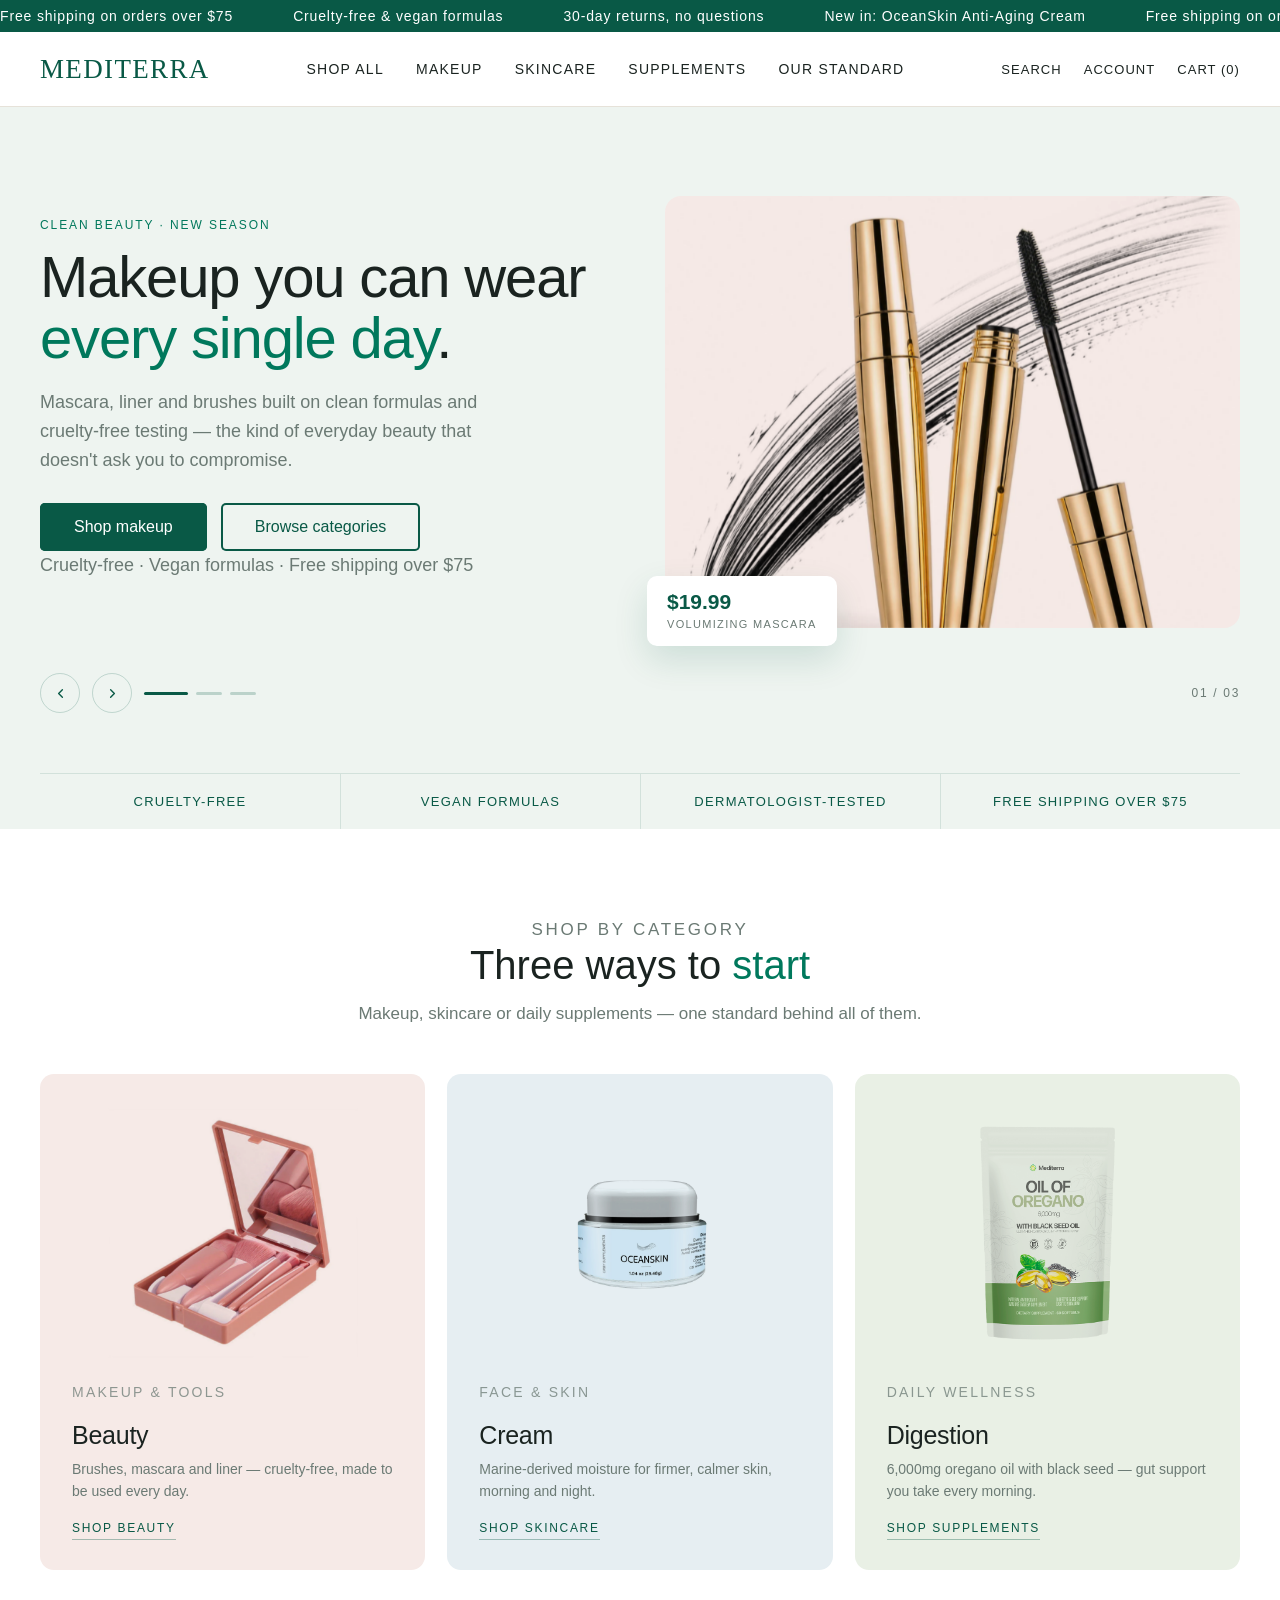
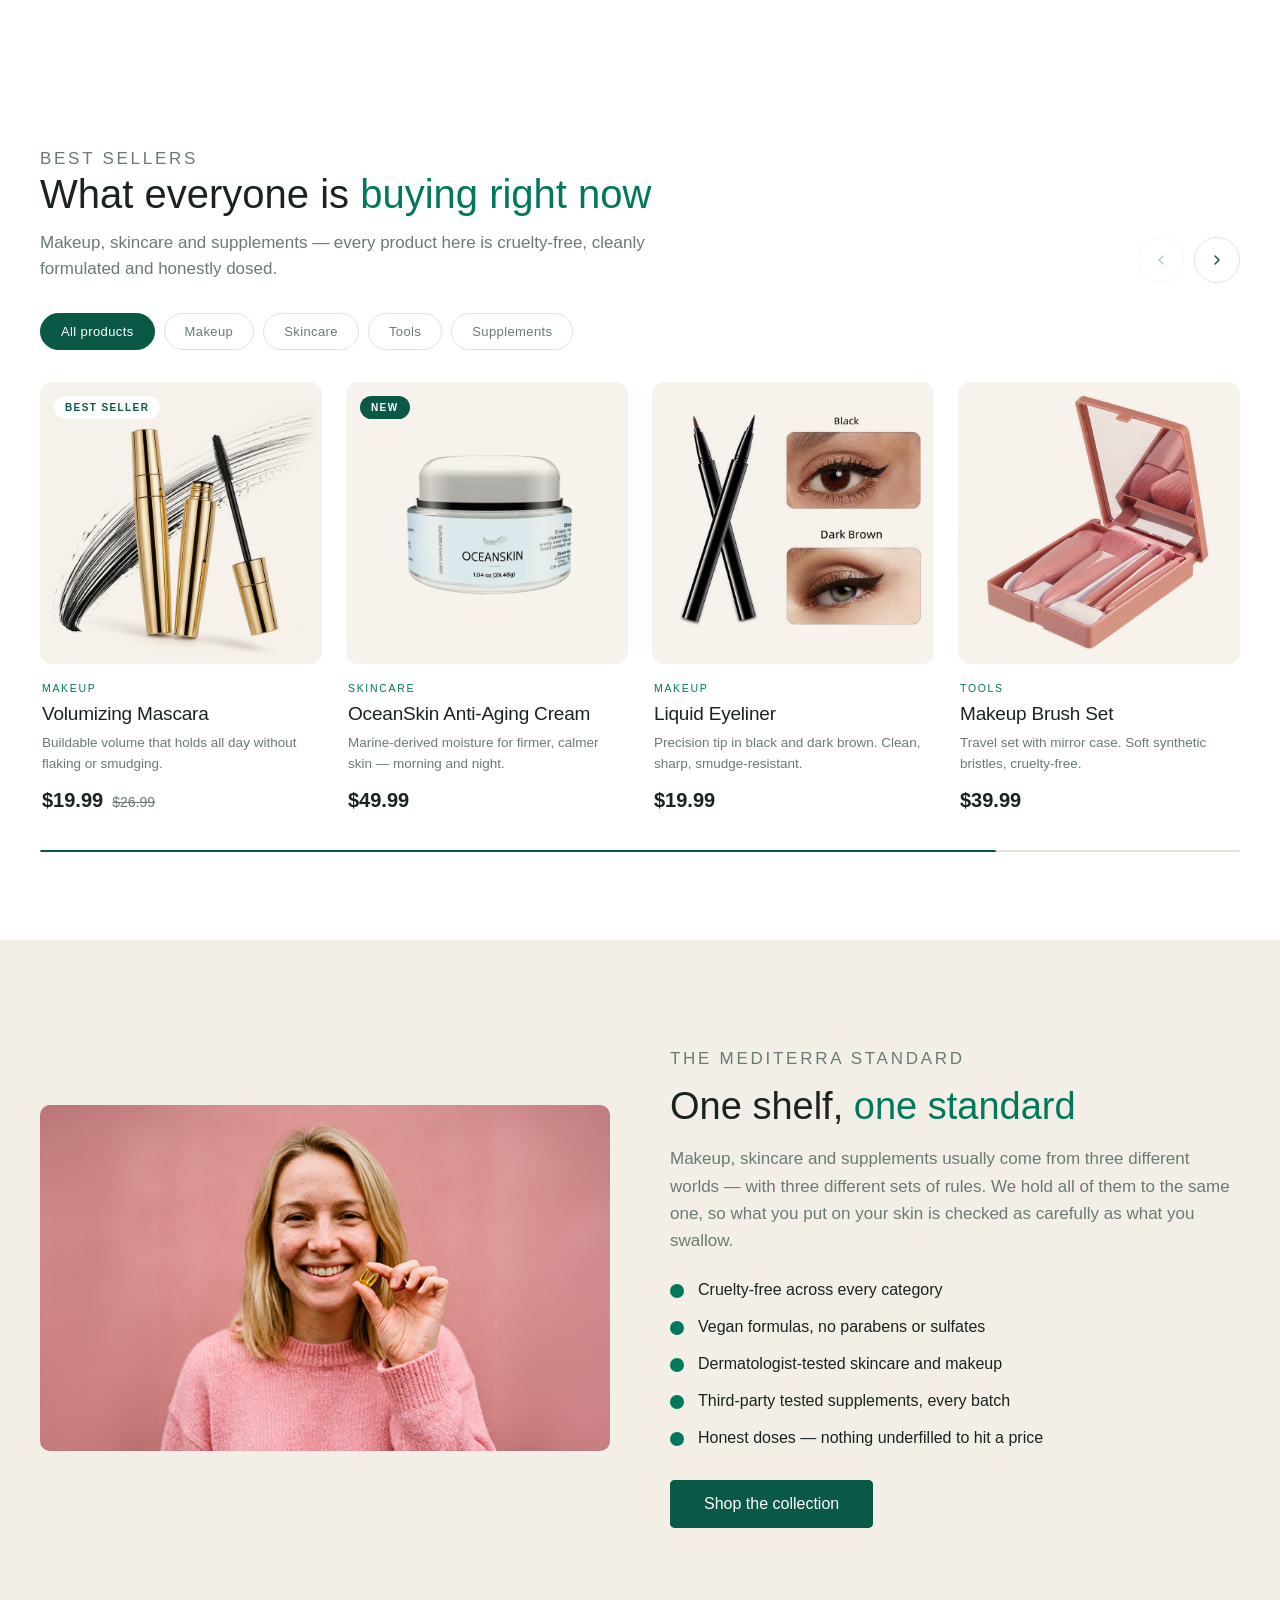
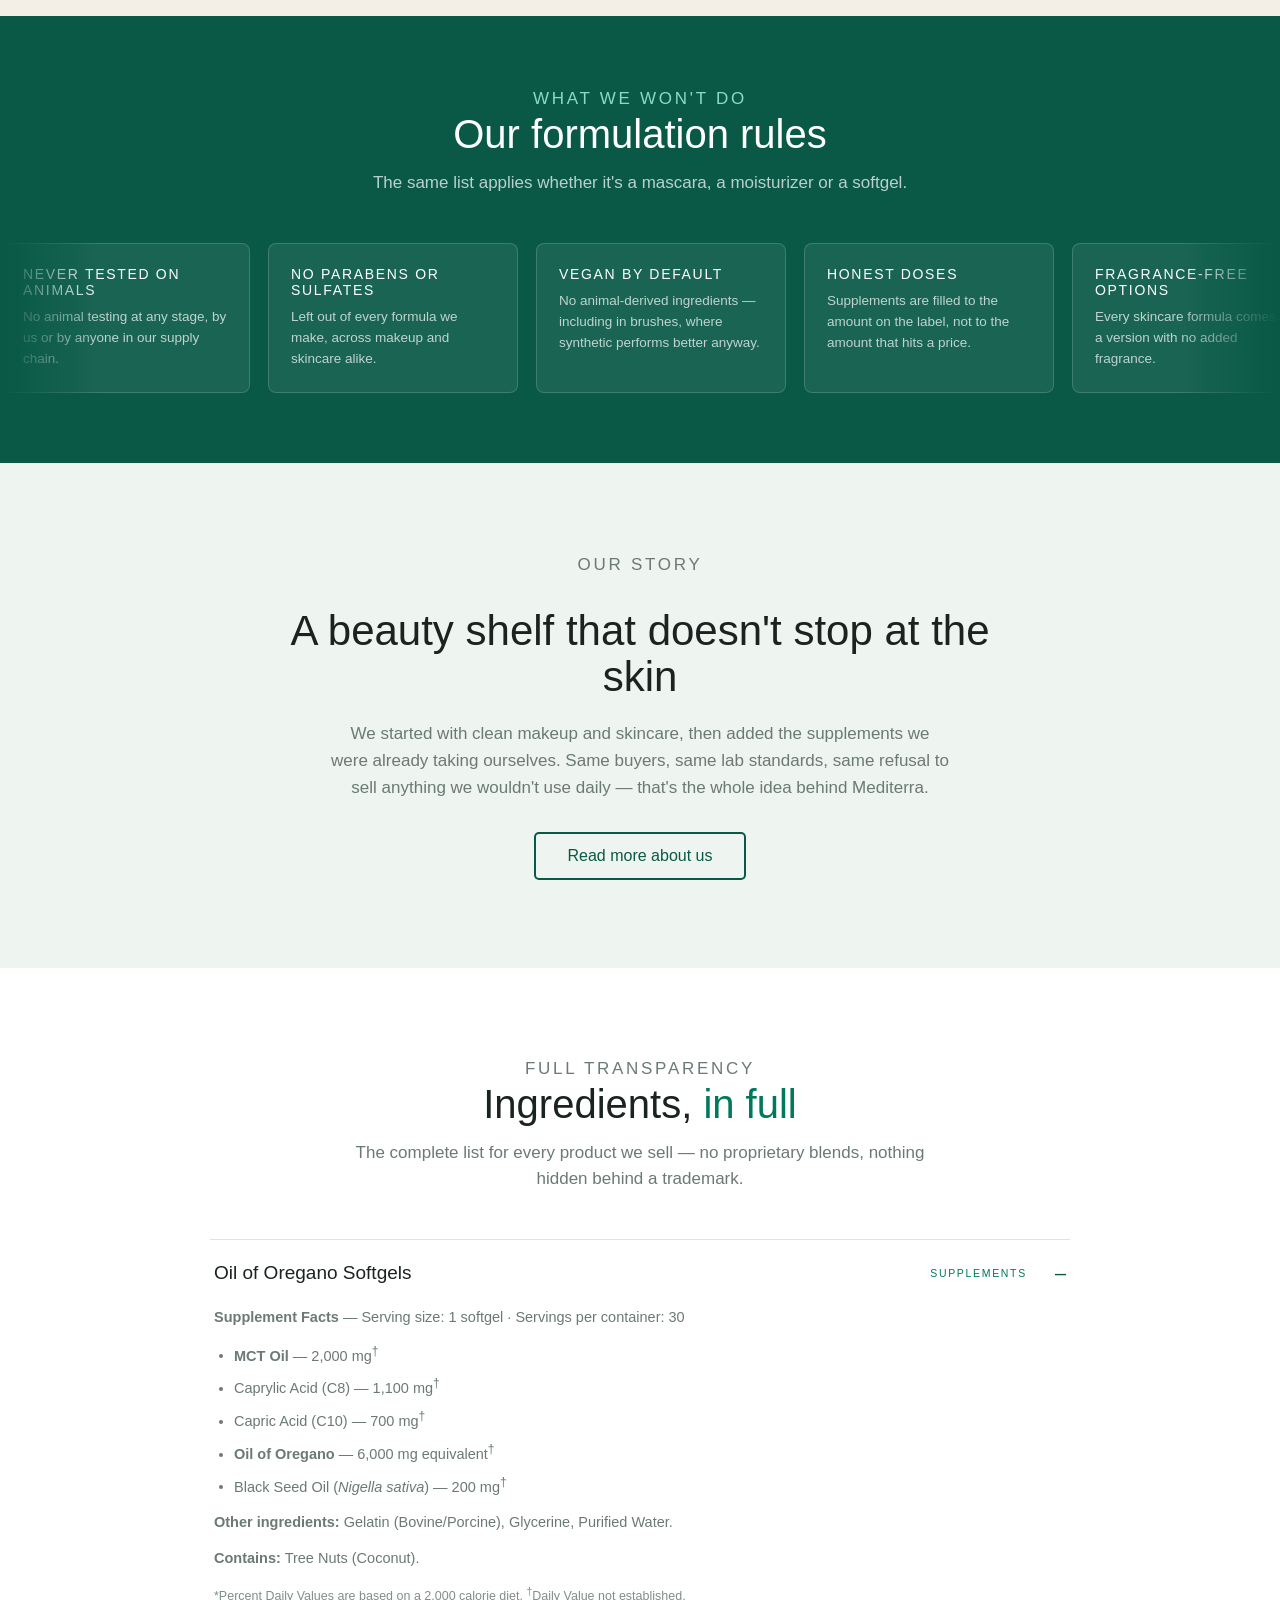
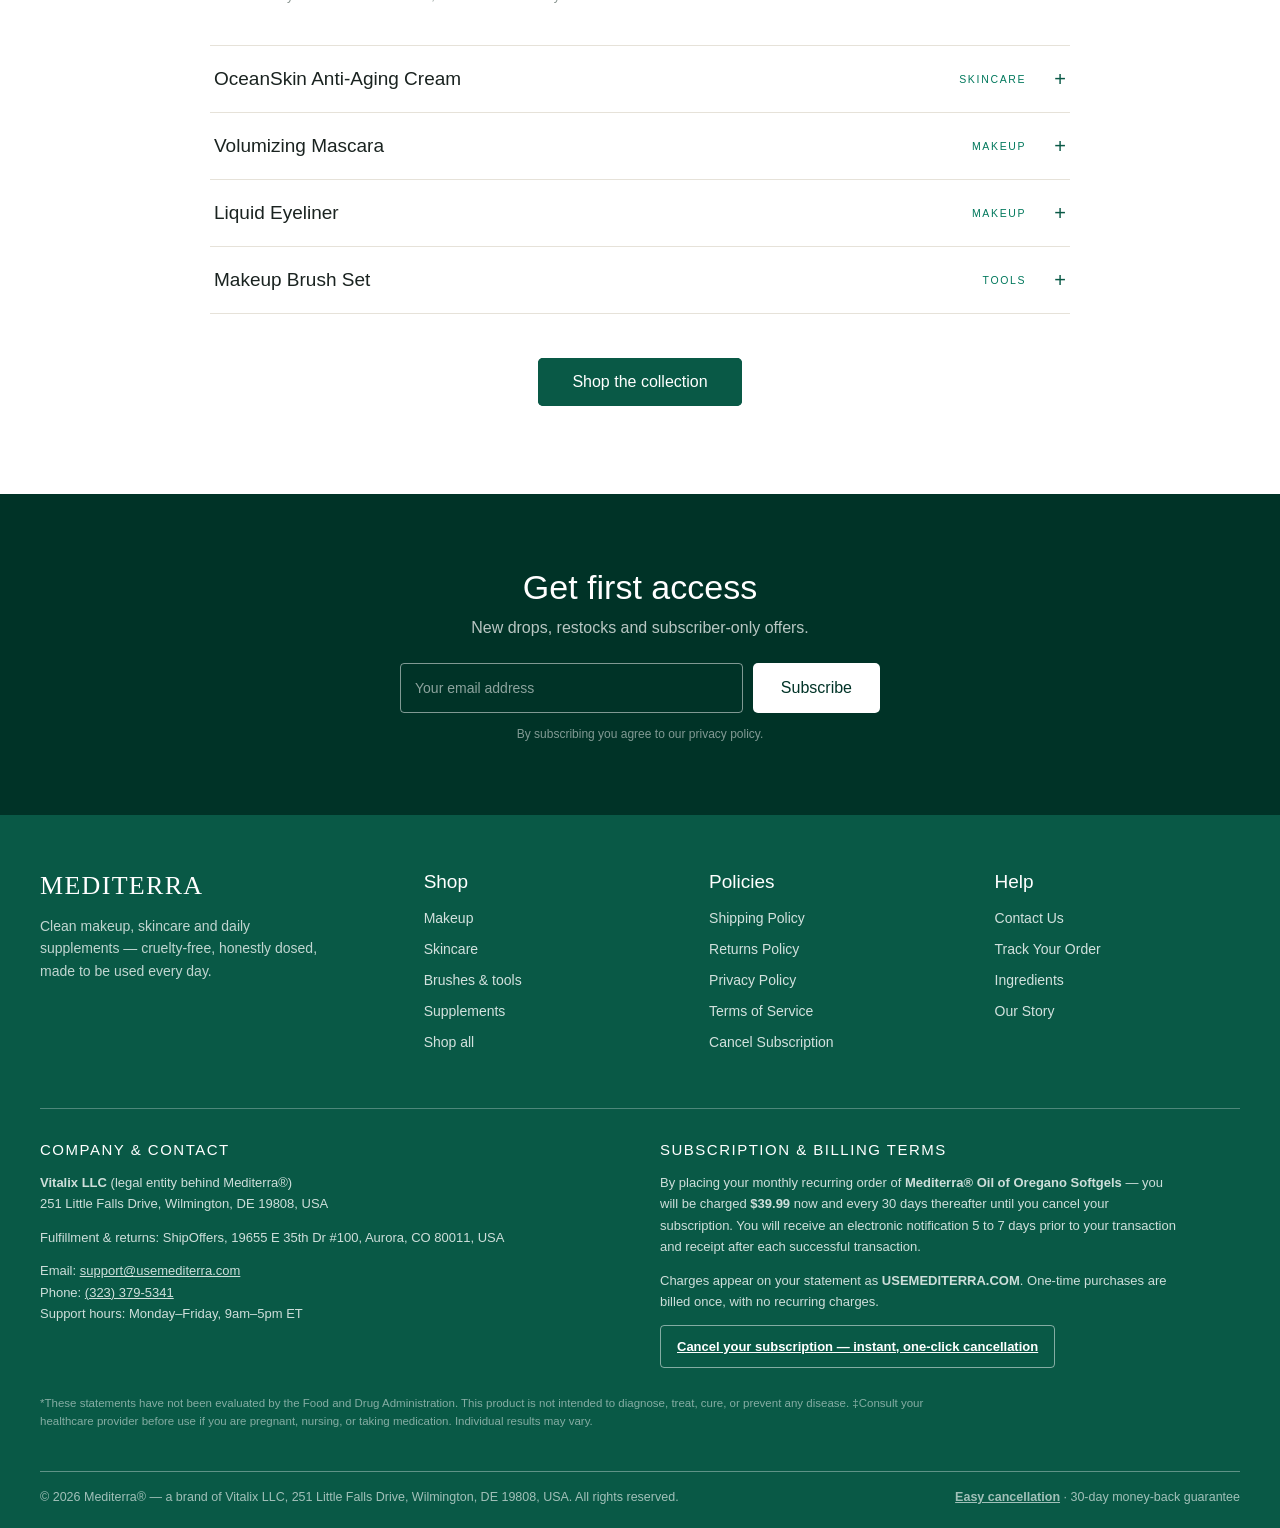
==== commit 0808b2a2: "Add files via upload" ====
--- a/index.html
+++ b/index.html
@@ -1,1634 +1,481 @@
-<!DOCTYPE html>
+<!doctype html>
 <html lang="en">
 <head>
-<meta charset="UTF-8">
-<meta name="viewport" content="width=device-width, initial-scale=1.0">
-<title>Secure Checkout</title>
-<style>
-  * { box-sizing: border-box; margin: 0; padding: 0; }
-  :root {
-    --brand: #4a3a2a;
-    --brand-dark: #2e2419;
-    --brand-light: #e8dfd3;
-    --accent: #d4a017;
-    --danger: #d83646;
-    --text: #1a1a1a;
-    --text-soft: #5a5a5a;
-    --text-mute: #888;
-    --border: #e1e1e1;
-    --border-soft: #ececec;
-    --bg-soft: #fafafa;
-  }
-  body {
-    font-family: -apple-system, BlinkMacSystemFont, "Segoe UI", Roboto, "Helvetica Neue", Arial, sans-serif;
-    color: var(--text);
-    background: #fff;
-    font-size: 14px;
-    line-height: 1.5;
-    -webkit-font-smoothing: antialiased;
-    overflow-x: hidden;
-  }
-  a { color: #1773b0; text-decoration: none; }
-  a:hover { text-decoration: underline; }
-
-  /* TOP PROMO BAR */
-  .promo-bar {
-    background: var(--text);
-    color: #fff;
-    padding: 10px 20px;
-    text-align: center;
-    font-size: 13px;
-    font-weight: 500;
-    display: flex;
-    align-items: center;
-    justify-content: center;
-    gap: 14px;
-    flex-wrap: wrap;
-  }
-  .promo-bar .promo-text { display: inline-flex; align-items: center; gap: 8px; }
-  .promo-bar .promo-icon { color: var(--accent); }
-  .promo-bar .promo-divider { width: 1px; height: 14px; background: rgba(255,255,255,0.25); }
-  .promo-bar .promo-timer {
-    background: rgba(255,255,255,0.12);
-    padding: 4px 10px;
-    border-radius: 4px;
-    font-variant-numeric: tabular-nums;
-    font-weight: 600;
-    color: var(--accent);
-  }
-
-  /* SITE HEADER */
-  .site-header {
-    background: #fff;
-    border-bottom: 1px solid var(--border);
-    padding: 18px 24px;
-    display: flex;
-    align-items: center;
-    justify-content: center;
-    position: relative;
-  }
-  .site-header .brand-logo {
-    font-family: -apple-system, BlinkMacSystemFont, "Segoe UI", "Helvetica Neue", Arial, sans-serif;
-    font-size: 28px;
-    font-weight: 900;
-    letter-spacing: -0.5px;
-    color: #ee5526;
-    text-transform: lowercase;
-    font-style: italic;
-  }
-  .site-header .cart-icon {
-    position: absolute;
-    right: 24px;
-    top: 50%;
-    transform: translateY(-50%);
-    color: var(--text-soft);
-    cursor: pointer;
-    padding: 8px;
-    border-radius: 6px;
-    transition: background 0.15s ease;
-  }
-  .site-header .cart-icon:hover { background: #f5f5f5; }
-
-  .checkout-wrapper { display: flex; min-height: calc(100vh - 40px); max-width: 1180px; margin: 0 auto; }
-
-  /* LEFT SIDE */
-  .checkout-main {
-    flex: 1;
-    background: #fff;
-    padding: 36px 56px;
-    max-width: 620px;
-  }
-
-  .header-row {
-    display: flex;
-    justify-content: space-between;
-    align-items: center;
-    margin-bottom: 22px;
-  }
-  .logo {
-    font-size: 26px;
-    font-weight: 700;
-    color: var(--brand);
-    letter-spacing: -0.5px;
-  }
-  .secure-pill {
-    display: inline-flex;
-    align-items: center;
-    gap: 6px;
-    font-size: 12px;
-    color: var(--text-soft);
-    background: var(--brand-light);
-    padding: 6px 12px;
-    border-radius: 999px;
-    font-weight: 500;
-  }
-  .secure-pill svg { color: var(--brand); }
-
-  /* URGENCY BAR */
-  .urgency-banner {
-    display: flex;
-    align-items: center;
-    justify-content: center;
-    gap: 8px;
-    padding: 12px 18px;
-    border: 1px solid #f5c6c6;
-    border-radius: 8px;
-    background: #fdecec;
-    margin-bottom: 22px;
-    font-size: 14px;
-    text-align: center;
-    position: relative;
-    animation: urgencyPulse 2s ease-in-out infinite;
-  }
-  @keyframes urgencyPulse {
-    0%, 100% { box-shadow: 0 0 0 0 rgba(216, 54, 70, 0.15); }
-    50% { box-shadow: 0 0 0 6px rgba(216, 54, 70, 0); }
-  }
-  .urgency-text { color: #8a1f2a; font-weight: 600; }
-  .urgency-timer {
-    color: var(--danger);
-    font-weight: 700;
-    font-variant-numeric: tabular-nums;
-    margin-left: 4px;
-    background: #fff;
-    padding: 3px 10px;
-    border-radius: 4px;
-    border: 1px solid #f5c6c6;
-  }
-
-  /* DELIVERY TIMELINE */
-  .delivery-timeline.mobile-only { display: none; }
-  .delivery-timeline {
-    background: #fff;
-    border: 1px solid var(--border);
-    border-radius: 12px;
-    padding: 18px;
-    margin-bottom: 22px;
-    box-shadow: 0 1px 3px rgba(0,0,0,0.04);
-  }
-  .timeline-title {
-    font-size: 14px;
-    font-weight: 700;
-    color: var(--text);
-    margin-bottom: 6px;
-    line-height: 1.4;
-  }
-  .timeline-desc {
-    font-size: 13px;
-    color: var(--text-soft);
-    line-height: 1.5;
-    margin-bottom: 14px;
-  }
-  .timeline-bar {
-    position: relative;
-    height: 38px;
-    border-radius: 999px;
-    border: 1px solid var(--border);
-    background: #f5f5f5;
-    display: flex;
-    align-items: center;
-    padding: 0 18px;
-    font-size: 13px;
-    margin-bottom: 8px;
-    overflow: hidden;
-  }
-  .timeline-bar:last-child { margin-bottom: 0; }
-  .timeline-bar.sold-out {
-    color: var(--text-mute);
-  }
-  .timeline-bar.sold-out .label-left,
-  .timeline-bar.sold-out .label-right {
-    color: var(--text-mute);
-    font-weight: 500;
-  }
-  .timeline-bar .label-left {
-    position: relative;
-    z-index: 2;
-    font-weight: 600;
-    color: var(--text);
-  }
-  .timeline-bar .label-right {
-    position: relative;
-    z-index: 2;
-    margin-left: auto;
-    font-weight: 600;
-    color: var(--text);
-    font-size: 12px;
-  }
-  .timeline-bar.reserved {
-    background: #fff;
-    border-color: #d4c8b6;
-  }
-  .timeline-bar .fill {
-    position: absolute;
-    top: 0;
-    left: 0;
-    bottom: 0;
-    background: linear-gradient(90deg, #d4c8b6, #b8a888);
-    border-radius: 999px 0 0 999px;
-    z-index: 1;
-  }
-
-  /* PROGRESS STEPS */
-  .progress-steps {
-    display: flex;
-    align-items: center;
-    margin-bottom: 28px;
-    font-size: 13px;
-  }
-  .step { display: inline-flex; align-items: center; gap: 8px; color: var(--text-mute); }
-  .step.done { color: var(--brand); }
-  .step.current { color: var(--text); font-weight: 600; }
-  .step-num {
-    width: 22px; height: 22px;
-    border-radius: 50%;
-    background: #f0f0f0;
-    color: var(--text-mute);
-    display: inline-flex;
-    align-items: center;
-    justify-content: center;
-    font-size: 12px;
-    font-weight: 600;
-  }
-  .step.done .step-num { background: var(--brand); color: #fff; }
-  .step.current .step-num { background: var(--text); color: #fff; }
-  .step-line { flex: 1; height: 2px; background: var(--border); margin: 0 12px; }
-  .step-line.active { background: var(--brand); }
-
-  /* EXPRESS */
-  .express-buttons {
-    display: grid;
-    grid-template-columns: 1fr 1fr 1fr;
-    gap: 8px;
-    margin-bottom: 8px;
-  }
-  .express-btn {
-    height: 46px;
-    border-radius: 6px;
-    border: none;
-    font-weight: 600;
-    cursor: pointer;
-    color: #fff;
-    font-size: 14px;
-    display: flex;
-    align-items: center;
-    justify-content: center;
-    transition: opacity 0.15s ease;
-  }
-  .express-btn:hover { opacity: 0.9; }
-  .btn-shop { background: #5a31f4; }
-  .btn-paypal { background: #ffc439; color: #003087; }
-  .btn-gpay { background: #000; }
-
-  .divider {
-    text-align: center;
-    margin: 22px 0 24px;
-    position: relative;
-    color: var(--text-mute);
-    font-size: 12px;
-    text-transform: uppercase;
-    letter-spacing: 1px;
-  }
-  .divider::before, .divider::after {
-    content: "";
-    position: absolute;
-    top: 50%;
-    width: 42%;
-    height: 1px;
-    background: var(--border);
-  }
-  .divider::before { left: 0; }
-  .divider::after { right: 0; }
-
-  .section { margin-bottom: 26px; }
-  .section-header {
-    display: flex;
-    justify-content: space-between;
-    align-items: baseline;
-    margin-bottom: 14px;
-  }
-  .section-title { font-size: 17px; font-weight: 600; color: var(--text); }
-  .section-link { font-size: 13px; }
-
-  .form-row { display: flex; gap: 10px; margin-bottom: 10px; }
-  .form-row > * { flex: 1; }
-
-  .input-group { position: relative; margin-bottom: 10px; }
-  .input-group label {
-    position: absolute;
-    top: 14px;
-    left: 12px;
-    color: var(--text-mute);
-    font-size: 14px;
-    pointer-events: none;
-    transition: all 0.15s ease;
-    background: #fff;
-    padding: 0 4px;
-  }
-  .input-group input:focus + label,
-  .input-group input:not(:placeholder-shown) + label,
-  .input-group select:focus + label,
-  .input-group select:valid + label {
-    top: -7px;
-    font-size: 11px;
-    color: var(--brand);
-  }
-  .input-group input,
-  .input-group select {
-    width: 100%;
-    height: 48px;
-    padding: 0 12px;
-    border: 1px solid #c9cccf;
-    border-radius: 6px;
-    font-size: 14px;
-    font-family: inherit;
-    background: #fff;
-    color: var(--text);
-    outline: none;
-    transition: border-color 0.15s ease, box-shadow 0.15s ease;
-  }
-  .input-group input:focus,
-  .input-group select:focus {
-    border-color: var(--brand);
-    box-shadow: 0 0 0 3px rgba(74,58,42,0.15);
-  }
-
-  .checkbox-row {
-    display: flex;
-    align-items: center;
-    gap: 8px;
-    margin: 8px 0 16px;
-    font-size: 14px;
-    color: var(--text-soft);
-  }
-  .checkbox-row input { width: 16px; height: 16px; cursor: pointer; accent-color: var(--brand); }
-
-  .shipping-method {
-    border: 1px solid #c9cccf;
-    border-radius: 6px;
-    overflow: hidden;
-  }
-  .ship-option {
-    display: flex;
-    align-items: center;
-    padding: 14px 16px;
-    border-bottom: 1px solid var(--border);
-    cursor: pointer;
-    transition: background 0.15s ease;
-  }
-  .ship-option:hover { background: #fafafa; }
-  .ship-option:last-child { border-bottom: none; }
-  .ship-option.selected { background: var(--brand-light); }
-  .ship-option input[type=radio] { margin-right: 12px; accent-color: var(--brand); }
-  .ship-option .label { flex: 1; }
-  .ship-option .price { font-weight: 600; }
-  .ship-option .price.free { color: var(--brand); }
-
-  /* PAYMENT */
-  .payment-section {
-    border: 1px solid #c9cccf;
-    border-radius: 6px;
-    overflow: hidden;
-  }
-  .pay-header {
-    background: var(--brand-light);
-    padding: 14px 16px;
-    border-bottom: 1px solid var(--brand);
-    display: flex;
-    align-items: center;
-    gap: 10px;
-  }
-  .pay-header input[type=radio] { width: 16px; height: 16px; accent-color: var(--brand); }
-  .pay-header .pay-label { flex: 1; font-weight: 500; }
-  .card-icons { display: flex; gap: 4px; }
-  .card-icon {
-    width: 34px;
-    height: 22px;
-    border-radius: 3px;
-    background: #fff;
-    border: 1px solid #ddd;
-    display: inline-flex;
-    align-items: center;
-    justify-content: center;
-    font-size: 9px;
-    font-weight: 700;
-    color: #555;
-  }
-  .pay-body { padding: 16px; background: #fbfbfb; }
-
-  .pay-now-btn {
-    width: 100%;
-    height: 56px;
-    background: var(--brand);
-    color: #fff;
-    border: none;
-    border-radius: 6px;
-    font-size: 16px;
-    font-weight: 700;
-    cursor: pointer;
-    margin-top: 24px;
-    letter-spacing: 0.3px;
-    display: flex;
-    align-items: center;
-    justify-content: center;
-    gap: 8px;
-    transition: background 0.15s ease, transform 0.05s ease;
-    box-shadow: 0 2px 8px rgba(74,58,42,0.2);
-  }
-  .pay-now-btn:hover { background: var(--brand-dark); }
-  .pay-now-btn:active { transform: translateY(1px); }
-
-  .trust-row {
-    display: flex;
-    justify-content: center;
-    gap: 18px;
-    margin-top: 16px;
-    font-size: 12px;
-    color: var(--text-mute);
-    flex-wrap: wrap;
-  }
-  .trust-row span { display: inline-flex; align-items: center; gap: 4px; }
-
-  .footer-links {
-    margin-top: 32px;
-    padding-top: 20px;
-    border-top: 1px solid var(--border);
-    display: flex;
-    gap: 16px;
-    font-size: 12px;
-    flex-wrap: wrap;
-  }
-
-  /* RIGHT SIDE - SUMMARY */
-  .checkout-summary {
-    flex: 1;
-    background: var(--bg-soft);
-    border-left: 1px solid var(--border);
-    padding: 36px 48px;
-    max-width: 560px;
-  }
-
-  .summary-header {
-    display: flex;
-    align-items: center;
-    gap: 8px;
-    font-size: 13px;
-    color: var(--text-soft);
-    margin-bottom: 14px;
-    flex-wrap: wrap;
-  }
-  .summary-header .pill { display: inline-flex; align-items: center; gap: 4px; }
-
-  .products-scroll {
-    position: relative;
-    max-height: 480px;
-    overflow-y: auto;
-    overflow-x: hidden;
-    padding: 4px 12px 4px 4px;
-    margin: 0 -4px 8px -4px;
-  }
-  .products-scroll::-webkit-scrollbar { width: 6px; }
-  .products-scroll::-webkit-scrollbar-track { background: #eee; border-radius: 3px; }
-  .products-scroll::-webkit-scrollbar-thumb { background: #bbb; border-radius: 3px; }
-
-  .scroll-hint {
-    position: sticky;
-    bottom: 4px;
-    margin: 0 auto;
-    width: fit-content;
-    background: rgba(40, 40, 40, 0.92);
-    color: #fff;
-    padding: 8px 16px;
-    border-radius: 999px;
-    font-size: 13px;
-    font-weight: 500;
-    box-shadow: 0 2px 10px rgba(0,0,0,0.18);
-    pointer-events: none;
-    display: flex;
-    align-items: center;
-    gap: 6px;
-    transition: opacity 0.2s ease;
-  }
-
-  .product-row {
-    display: flex;
-    align-items: flex-start;
-    gap: 14px;
-    padding: 14px 0;
-    border-bottom: 1px solid var(--border-soft);
-  }
-  .product-row:last-of-type { border-bottom: none; }
-  .product-img {
-    width: 60px;
-    height: 60px;
-    border-radius: 8px;
-    background: linear-gradient(135deg, #e8dfd3, #c4b8a8);
-    border: 1px solid #ddd;
-    position: relative;
-    flex-shrink: 0;
-  }
-  .product-img img {
-    border-radius: 7px;
-  }
-  .product-badge {
-    position: absolute;
-    top: -6px;
-    left: -6px;
-    background: var(--text);
-    color: #fff;
-    border-radius: 50%;
-    width: 20px;
-    height: 20px;
-    font-size: 11px;
-    font-weight: 600;
-    display: flex;
-    align-items: center;
-    justify-content: center;
-  }
-  .product-info { flex: 1; min-width: 0; padding-right: 8px; }
-  .product-name {
-    font-weight: 500;
-    font-size: 14px;
-    margin-bottom: 4px;
-    color: var(--text);
-    line-height: 1.3;
-  }
-  .product-meta { font-size: 12px; color: var(--text-mute); line-height: 1.5; }
-  .product-tag {
-    display: inline-flex;
-    align-items: center;
-    gap: 4px;
-    font-size: 11px;
-    color: var(--text-soft);
-    text-transform: uppercase;
-    letter-spacing: 0.3px;
-    margin-top: 2px;
-  }
-  .product-price {
-    font-weight: 500;
-    font-size: 14px;
-    text-align: right;
-    flex-shrink: 0;
-    line-height: 1.3;
-    white-space: nowrap;
-  }
-  .price-old {
-    color: #aaa;
-    text-decoration: line-through;
-    font-weight: 400;
-    display: block;
-    font-size: 13px;
-  }
-  .price-free { color: var(--text); font-weight: 600; }
-
-  .qty-controls {
-    display: inline-flex;
-    align-items: center;
-    border: 1px solid #d0d0d0;
-    border-radius: 6px;
-    overflow: hidden;
-    margin-top: 6px;
-    background: #fff;
-  }
-  .qty-btn {
-    width: 28px;
-    height: 26px;
-    border: none;
-    background: #fff;
-    color: var(--text-soft);
-    font-size: 14px;
-    font-weight: 600;
-    cursor: pointer;
-    display: flex;
-    align-items: center;
-    justify-content: center;
-    transition: background 0.15s ease;
-  }
-  .qty-btn:hover { background: #f5f5f5; }
-  .qty-btn:disabled { color: #ccc; cursor: not-allowed; }
-  .qty-btn.qty-plus { border-left: 1px solid #e8e8e8; }
-
-  .product-remove {
-    position: absolute;
-    top: 14px;
-    right: 0;
-    width: 22px;
-    height: 22px;
-    border: none;
-    background: transparent;
-    color: var(--text-mute);
-    cursor: pointer;
-    display: flex;
-    align-items: center;
-    justify-content: center;
-    border-radius: 4px;
-    transition: background 0.15s ease, color 0.15s ease;
-  }
-  .product-remove:hover { background: #f0f0f0; color: var(--danger); }
-
-  .product-row { position: relative; }
-  .product-info { padding-right: 32px; }
-
-  .discount-row { display: flex; gap: 8px; margin: 18px 0; }
-  .discount-row input {
-    flex: 1;
-    height: 46px;
-    padding: 0 12px;
-    border: 1px solid #c9cccf;
-    border-radius: 6px;
-    font-size: 14px;
-    background: #fff;
-  }
-  .discount-row input:focus { outline: none; border-color: var(--brand); }
-  .discount-row button {
-    padding: 0 22px;
-    background: var(--text);
-    color: #fff;
-    border: none;
-    border-radius: 6px;
-    cursor: pointer;
-    font-weight: 600;
-    font-size: 14px;
-    transition: opacity 0.15s ease;
-  }
-  .discount-row button:hover { opacity: 0.85; }
-
-  .totals-row {
-    display: flex;
-    justify-content: space-between;
-    padding: 8px 0;
-    font-size: 14px;
-    color: var(--text-soft);
-  }
-  .totals-row.savings { color: var(--brand); font-weight: 600; }
-  .totals-row.total {
-    border-top: 1px solid var(--border);
-    margin-top: 12px;
-    padding-top: 18px;
-    font-size: 18px;
-    font-weight: 700;
-    color: var(--text);
-  }
-  .totals-row .currency { font-size: 12px; color: var(--text-mute); margin-right: 4px; }
-
-  .savings-banner {
-    margin-top: 14px;
-    padding: 12px 14px;
-    background: #e6f4ea;
-    border: 1px solid #b8dcc4;
-    border-radius: 8px;
-    display: flex;
-    align-items: center;
-    gap: 10px;
-    font-size: 13px;
-    font-weight: 600;
-    color: #137a36;
-  }
-  .savings-banner .savings-icon {
-    font-size: 18px;
-  }
-  .savings-banner .savings-amount {
-    margin-left: auto;
-    font-size: 15px;
-    font-weight: 700;
-    color: #137a36;
-  }
-
-  /* UPSELL CARDS - INLINE NA LISTA */
-  .upsell-list-inline {
-    display: flex;
-    flex-direction: column;
-    gap: 10px;
-    margin-top: 16px;
-    padding-top: 18px;
-    border-top: 1px dashed #d4d4d4;
-    position: relative;
-  }
-  .upsell-list-inline::before {
-    content: "RECOMMENDED ADD-ONS";
-    position: absolute;
-    top: -8px;
-    left: 50%;
-    transform: translateX(-50%);
-    background: var(--bg-soft);
-    padding: 0 10px;
-    font-size: 10px;
-    font-weight: 700;
-    color: var(--text-mute);
-    letter-spacing: 1.5px;
-  }
-  .upsell-list-inline .upsell-card {
-    padding: 12px;
-    border-radius: 10px;
-  }
-  .upsell-list-inline .upsell-top {
-    margin-bottom: 10px;
-  }
-  .upsell-list-inline .upsell-headline {
-    font-size: 12px;
-  }
-  .upsell-list-inline .upsell-icon {
-    width: 44px;
-    height: 44px;
-    font-size: 22px;
-    border-radius: 8px;
-  }
-  .upsell-list-inline .upsell-detail-title {
-    font-size: 12px;
-  }
-  .upsell-list-inline .upsell-detail-text {
-    font-size: 11px;
-  }
-
-  /* UPSELL CARDS */
-  .upsell-list {
-    display: flex;
-    flex-direction: column;
-    gap: 12px;
-    margin-bottom: 8px;
-  }
-  .upsell-card {
-    background: #fff;
-    border: 1px solid var(--border);
-    border-radius: 12px;
-    padding: 16px;
-    cursor: pointer;
-    transition: border-color 0.15s ease, box-shadow 0.15s ease, background 0.15s ease;
-  }
-  .upsell-card:hover { border-color: #b8b8b8; }
-  .upsell-card.selected {
-    border-color: var(--brand);
-    box-shadow: 0 0 0 2px rgba(74,58,42,0.15);
-    background: #fcfdfb;
-  }
-  .upsell-top {
-    display: flex;
-    align-items: flex-start;
-    gap: 12px;
-    margin-bottom: 12px;
-  }
-  .upsell-checkbox {
-    width: 20px;
-    height: 20px;
-    border: 2px solid #c9cccf;
-    border-radius: 5px;
-    flex-shrink: 0;
-    margin-top: 1px;
-    display: flex;
-    align-items: center;
-    justify-content: center;
-    background: #fff;
-    transition: all 0.15s ease;
-  }
-  .upsell-card.selected .upsell-checkbox {
-    background: var(--brand);
-    border-color: var(--brand);
-  }
-  .upsell-checkbox svg {
-    color: #fff;
-    opacity: 0;
-    transition: opacity 0.15s ease;
-  }
-  .upsell-card.selected .upsell-checkbox svg { opacity: 1; }
-  .upsell-headline {
-    flex: 1;
-    font-size: 13px;
-    font-weight: 700;
-    color: var(--text);
-    line-height: 1.4;
-  }
-  .upsell-headline .price {
-    color: var(--brand);
-    font-weight: 700;
-  }
-  .upsell-bottom {
-    display: flex;
-    gap: 14px;
-    align-items: flex-start;
-    padding-left: 0;
-  }
-  .upsell-icon {
-    width: 56px;
-    height: 56px;
-    flex-shrink: 0;
-    border-radius: 12px;
-    display: flex;
-    align-items: center;
-    justify-content: center;
-    font-size: 28px;
-  }
-  .upsell-icon.shipping { background: #f4ede0; }
-  .upsell-icon.protection { background: #efe6d4; }
-  .upsell-icon.lifetime { background: var(--brand-light); }
-  .upsell-detail { flex: 1; min-width: 0; }
-  .upsell-detail-title {
-    font-size: 13px;
-    font-weight: 700;
-    color: var(--text);
-    margin-bottom: 4px;
-  }
-  .upsell-detail-text {
-    font-size: 12px;
-    color: var(--text-soft);
-    line-height: 1.5;
-  }
-
-  /* INCLUDED WITH ORDER */
-  .included-section {
-    margin-top: 12px;
-    padding: 18px;
-    background: #fff;
-    border: 1px solid var(--border);
-    border-radius: 12px;
-    position: relative;
-  }
-  .included-title {
-    font-size: 14px;
-    font-weight: 700;
-    color: var(--text);
-    margin-bottom: 14px;
-    display: flex;
-    align-items: center;
-    gap: 8px;
-  }
-  .included-title::before {
-    content: "🎁";
-    font-size: 16px;
-  }
-  .included-row {
-    display: flex;
-    align-items: center;
-    gap: 12px;
-    padding: 10px 0;
-    border-bottom: 1px solid var(--border-soft);
-  }
-  .included-row:last-child { border-bottom: none; padding-bottom: 0; }
-  .included-row:first-of-type { padding-top: 0; }
-  .included-icon {
-    width: 44px;
-    height: 44px;
-    border-radius: 10px;
-    flex-shrink: 0;
-    display: flex;
-    align-items: center;
-    justify-content: center;
-    font-size: 22px;
-  }
-  .included-icon.consult { background: #efe6d4; }
-  .included-icon.shipping { background: #f4ede0; }
-  .included-icon.support { background: var(--brand-light); }
-  .included-info { flex: 1; min-width: 0; }
-  .included-name {
-    font-size: 13px;
-    font-weight: 600;
-    color: var(--text);
-    margin-bottom: 4px;
-    line-height: 1.3;
-  }
-  .included-tag {
-    display: inline-block;
-    background: #d4f5dd;
-    color: #137a36;
-    font-size: 10px;
-    font-weight: 700;
-    padding: 2px 8px;
-    border-radius: 4px;
-    letter-spacing: 0.3px;
-  }
-  .included-price {
-    text-align: right;
-    flex-shrink: 0;
-    line-height: 1.3;
-  }
-  .included-price .free {
-    color: var(--brand);
-    font-weight: 700;
-    font-size: 14px;
-    display: block;
-  }
-  .included-price .old {
-    color: #aaa;
-    text-decoration: line-through;
-    font-size: 12px;
-    display: block;
-  }
-
-  /* TESTIMONIAL */
-  .testimonial {
-    margin-top: 22px;
-    padding: 16px;
-    background: #fff;
-    border: 1px solid var(--border);
-    border-radius: 10px;
-  }
-  .stars { color: var(--accent); font-size: 14px; letter-spacing: 1px; margin-bottom: 6px; }
-  .testimonial-text {
-    font-size: 13px;
-    color: var(--text);
-    line-height: 1.5;
-    font-style: italic;
-    margin-bottom: 8px;
-  }
-  .testimonial-author {
-    font-size: 12px;
-    color: var(--text-mute);
-    display: flex;
-    align-items: center;
-    gap: 6px;
-  }
-  .verified-pill {
-    background: var(--brand-light);
-    color: var(--brand);
-    padding: 2px 8px;
-    border-radius: 4px;
-    font-size: 10px;
-    font-weight: 600;
-    text-transform: uppercase;
-    letter-spacing: 0.3px;
-  }
-
-  /* GUARANTEE */
-  .guarantee-box {
-    margin-top: 16px;
-    padding: 16px;
-    background: #fff;
-    border: 1px solid var(--border);
-    border-radius: 10px;
-    display: flex;
-    align-items: center;
-    gap: 14px;
-  }
-  .guarantee-icon {
-    width: 44px;
-    height: 44px;
-    flex-shrink: 0;
-    background: var(--brand-light);
-    border-radius: 50%;
-    display: flex;
-    align-items: center;
-    justify-content: center;
-    color: var(--brand);
-  }
-  .guarantee-content { font-size: 13px; }
-  .guarantee-content strong { color: var(--text); display: block; margin-bottom: 2px; }
-  .guarantee-content span { color: var(--text-mute); }
-
-  /* BADGES */
-  .security-badges {
-    margin-top: 16px;
-    display: flex;
-    align-items: center;
-    justify-content: center;
-    gap: 10px;
-    flex-wrap: wrap;
-  }
-  .badge {
-    height: 32px;
-    padding: 0 10px;
-    background: #fff;
-    border: 1px solid var(--border);
-    border-radius: 6px;
-    display: inline-flex;
-    align-items: center;
-    gap: 6px;
-    font-size: 11px;
-    font-weight: 600;
-    color: var(--text-soft);
-  }
-  .badge svg { color: var(--brand); }
-
-  /* TABLET */
-  @media (max-width: 1024px) {
-    .checkout-main { padding: 32px 40px; }
-    .checkout-summary { padding: 32px 36px; }
-  }
-
-  /* MOBILE */
-  @media (max-width: 900px) {
-    body { font-size: 14px; }
-
-    .delivery-timeline.desktop-only { display: none; }
-    .delivery-timeline.mobile-only { display: block; }
-
-    .checkout-wrapper {
-      flex-direction: column-reverse;
-      max-width: 100%;
-    }
-    .checkout-main, .checkout-summary {
-      max-width: 100%;
-      padding: 20px 16px;
-    }
-    .checkout-summary {
-      border-left: none;
-      border-bottom: 1px solid var(--border);
-    }
-
-    /* Promo bar */
-    .promo-bar {
-      font-size: 11px;
-      gap: 8px;
-      padding: 8px 12px;
-    }
-    .promo-bar .promo-divider { display: none; }
-    .promo-bar .promo-timer { padding: 3px 8px; font-size: 11px; }
-
-    /* Site header */
-    .site-header { padding: 14px 16px; }
-    .site-header .brand-logo { font-size: 18px; letter-spacing: 3px; }
-    .site-header .cart-icon { right: 16px; }
-
-    /* Header */
-    .header-row {
-      flex-direction: column;
-      align-items: flex-start;
-      gap: 10px;
-      margin-bottom: 18px;
-    }
-    .logo { font-size: 22px; }
-    .secure-pill { font-size: 11px; padding: 5px 10px; }
-
-    /* Urgency */
-    .urgency-banner {
-      flex-direction: column;
-      gap: 4px;
-      padding: 10px 14px;
-      font-size: 13px;
-    }
-
-    /* Progress */
-    .progress-steps {
-      font-size: 12px;
-      margin-bottom: 22px;
-      overflow-x: auto;
-      white-space: nowrap;
-    }
-    .step-line { margin: 0 8px; min-width: 20px; }
-
-    /* Express buttons */
-    .express-buttons { gap: 6px; }
-    .express-btn { height: 42px; font-size: 13px; }
-
-    /* Form */
-    .form-row {
-      flex-direction: column;
-      gap: 0;
-    }
-    .form-row > * { margin-bottom: 10px; }
-    .input-group input,
-    .input-group select { height: 46px; font-size: 16px; }
-    .input-group label { font-size: 14px; }
-    .input-group input:focus + label,
-    .input-group input:not(:placeholder-shown) + label,
-    .input-group select:focus + label,
-    .input-group select:valid + label {
-      font-size: 11px;
-    }
-
-    /* Section titles */
-    .section { margin-bottom: 22px; }
-    .section-title { font-size: 16px; }
-
-    /* Pay button */
-    .pay-now-btn {
-      height: 52px;
-      font-size: 15px;
-    }
-
-    .trust-row {
-      gap: 10px;
-      font-size: 11px;
-    }
-
-    /* Summary */
-    .summary-header { font-size: 12px; }
-    .products-scroll { max-height: 320px; }
-    .product-img { width: 52px; height: 52px; }
-    .product-name { font-size: 13px; }
-    .product-price { font-size: 13px; }
-
-    /* Upsells */
-    .upsell-card { padding: 12px; }
-    .upsell-headline { font-size: 12px; }
-    .upsell-icon { width: 44px; height: 44px; font-size: 22px; }
-    .upsell-detail-title { font-size: 12px; }
-    .upsell-detail-text { font-size: 11px; line-height: 1.4; }
-
-    /* Discount */
-    .discount-row input { height: 44px; font-size: 14px; }
-    .discount-row button { padding: 0 16px; font-size: 13px; }
-
-    /* Totals */
-    .totals-row { font-size: 13px; }
-    .totals-row.total { font-size: 16px; }
-
-    /* Testimonial */
-    .testimonial { padding: 14px; }
-    .testimonial-text { font-size: 12px; }
-
-    /* Guarantee */
-    .guarantee-box { padding: 14px; gap: 12px; }
-    .guarantee-icon { width: 38px; height: 38px; }
-    .guarantee-content { font-size: 12px; }
-
-    /* Footer */
-    .footer-links {
-      gap: 12px;
-      font-size: 11px;
-    }
-  }
-
-  /* SMALL MOBILE */
-  @media (max-width: 380px) {
-    .checkout-main, .checkout-summary { padding: 16px 12px; }
-    .express-btn { font-size: 12px; }
-    .progress-steps { font-size: 11px; }
-    .step-num { width: 20px; height: 20px; font-size: 11px; }
-  }
-</style>
+<meta charset="utf-8">
+<meta name="viewport" content="width=device-width, initial-scale=1">
+<title>Mediterra® — Clean Beauty, Skincare &amp; Daily Supplements</title>
+<meta name="description" content="Makeup, skincare and daily supplements made to one standard: clean formulas, cruelty-free, honest doses. Free shipping over $75.">
+<link rel="icon" href="assets/pages/vsl8/img/oil-oregano-favicon.webp">
+<link rel="preconnect" href="https://www.usemediterra.com" crossorigin>
+<link rel="stylesheet" href="assets/css/fonts.css">
+<link rel="stylesheet" href="assets/css/home.css">
 </head>
 <body>
 
-<!-- TOP PROMO BAR -->
-<div class="promo-bar">
-  <span class="promo-text">
-    <span class="promo-icon">🎁</span>
-    Free Doctor Consultation + Free Gifts Included
-  </span>
-  <span class="promo-divider"></span>
-  <span class="promo-text">
-    Offer ends in
-    <span class="promo-timer" id="promoTimer">09:50</span>
-  </span>
+<div class="announce">
+  <div class="announce-track" data-marquee data-speed="70">
+    <div class="mgroup">
+      <span>Free shipping on orders over $75</span>
+      <span>Cruelty-free &amp; vegan formulas</span>
+      <span>30-day returns, no questions</span>
+      <span>New in: OceanSkin Anti-Aging Cream</span>
+    </div>
+  </div>
 </div>
 
-<!-- SITE HEADER -->
-<div class="site-header">
-  <div class="brand-logo">jellylean</div>
-  <div class="cart-icon" aria-label="Cart">
-    <svg width="22" height="22" viewBox="0 0 24 24" fill="none" stroke="currentColor" stroke-width="2" stroke-linecap="round" stroke-linejoin="round">
-      <path d="M6 2 3 6v14a2 2 0 0 0 2 2h14a2 2 0 0 0 2-2V6l-3-4Z"/>
-      <line x1="3" y1="6" x2="21" y2="6"/>
-      <path d="M16 10a4 4 0 0 1-8 0"/>
-    </svg>
-  </div>
-</div>
-
-<div class="checkout-wrapper">
-
-  <!-- LEFT: FORM -->
-  <div class="checkout-main">
-
-    <!-- Urgency -->
-    <div class="urgency-banner">
-      <svg width="18" height="18" viewBox="0 0 24 24" fill="none" xmlns="http://www.w3.org/2000/svg" style="flex-shrink:0;">
-        <path d="M12 2L1 21h22L12 2z" fill="#d83646"/>
-        <rect x="11" y="9" width="2" height="6" fill="#fff"/>
-        <rect x="11" y="16" width="2" height="2" fill="#fff"/>
-      </svg>
-      <span class="urgency-text">Limited Stock – Your items reserved for the next:</span>
-      <span class="urgency-timer" id="cartTimer">14:57</span>
-    </div>
-
-    <!-- Express checkout -->
-    <div class="express-buttons">
-      <button class="express-btn btn-shop">shop Pay</button>
-      <button class="express-btn btn-paypal">PayPal</button>
-      <button class="express-btn btn-gpay">G Pay</button>
-    </div>
-
-    <div class="divider">Or pay with card</div>
-
-    <!-- Contact -->
-    <div class="section">
-      <div class="section-title" style="margin-bottom:14px;">Contact</div>
-      <div class="input-group">
-        <input type="email" id="email" placeholder=" " required>
-        <label for="email">Email</label>
-      </div>
-      <div class="checkbox-row">
-        <input type="checkbox" id="news" checked>
-        <label for="news">Email me with news and exclusive offers</label>
-      </div>
-    </div>
-
-    <!-- Delivery -->
-    <div class="section">
-      <div class="section-title" style="margin-bottom:14px;">Shipping address</div>
-
-      <div class="input-group">
-        <select id="country" required>
-          <option value="" disabled selected></option>
-          <option>United States</option>
-          <option>Canada</option>
-          <option>United Kingdom</option>
-          <option>Brazil</option>
-          <option>Australia</option>
-        </select>
-        <label for="country">Country / Region</label>
-      </div>
-
-      <div class="form-row">
-        <div class="input-group">
-          <input type="text" id="fname" placeholder=" " required>
-          <label for="fname">First name</label>
-        </div>
-        <div class="input-group">
-          <input type="text" id="lname" placeholder=" " required>
-          <label for="lname">Last name</label>
-        </div>
-      </div>
-
-      <div class="input-group">
-        <input type="text" id="address" placeholder=" " required>
-        <label for="address">Address</label>
-      </div>
-
-      <div class="input-group">
-        <input type="text" id="apt" placeholder=" ">
-        <label for="apt">Apartment, suite, etc. (optional)</label>
-      </div>
-
-      <div class="form-row">
-        <div class="input-group">
-          <input type="text" id="city" placeholder=" " required>
-          <label for="city">City</label>
-        </div>
-        <div class="input-group">
-          <select id="state" required>
-            <option value="" disabled selected></option>
-            <option>California</option>
-            <option>Texas</option>
-            <option>New York</option>
-            <option>Florida</option>
-          </select>
-          <label for="state">State</label>
-        </div>
-        <div class="input-group">
-          <input type="text" id="zip" placeholder=" " required>
-          <label for="zip">ZIP code</label>
-        </div>
-      </div>
-
-      <div class="input-group">
-        <input type="tel" id="phone" placeholder=" ">
-        <label for="phone">Phone (optional)</label>
-      </div>
-    </div>
-
-    <!-- Delivery Timeline (mobile only - aparece entre Shipping e Payment) -->
-    <div class="delivery-timeline mobile-only" style="margin-bottom:24px;">
-      <div class="timeline-title">Your Delivery Timeline: next batch ships <span id="nextBatchTitleMobile">May 17th</span></div>
-      <div class="timeline-desc">Due to high demand, our current batch is sold out. Order now and secure yours from the next shipment.</div>
-      <div class="timeline-bar sold-out">
-        <span class="label-left" id="currentBatchDateMobile">April 16th</span>
-        <span class="label-right">SOLD OUT</span>
-      </div>
-      <div class="timeline-bar reserved">
-        <div class="fill" style="width:93%;"></div>
-        <span class="label-left" id="nextBatchDateMobile">May 17th</span>
-        <span class="label-right">93% Reserved</span>
-      </div>
-    </div>
-
-    <!-- Payment -->
-    <div class="section">
-      <div class="section-title" style="margin-bottom:4px;">Payment</div>
-      <div style="font-size:12px;color:var(--text-mute);margin-bottom:14px;display:flex;align-items:center;gap:6px;">
-        <svg width="12" height="12" viewBox="0 0 24 24" fill="none" stroke="currentColor" stroke-width="2.5" stroke-linecap="round" stroke-linejoin="round"><rect x="3" y="11" width="18" height="11" rx="2"/><path d="M7 11V7a5 5 0 0 1 10 0v4"/></svg>
-        All transactions are encrypted and securely processed.
-      </div>
-
-      <div class="payment-section">
-        <div class="pay-header">
-          <input type="radio" name="pay" checked>
-          <span class="pay-label">Credit / Debit Card</span>
-          <div class="card-icons">
-            <span class="card-icon" style="color:#1a1f71;">VISA</span>
-            <span class="card-icon" style="color:#eb001b;">MC</span>
-            <span class="card-icon" style="color:#006fcf;">AMEX</span>
-            <span class="card-icon" style="color:#ff6000;">DISC</span>
-          </div>
-        </div>
-        <div class="pay-body">
-          <div class="input-group">
-            <input type="text" id="cardnum" placeholder=" ">
-            <label for="cardnum">Card number</label>
-          </div>
-          <div class="form-row">
-            <div class="input-group">
-              <input type="text" id="exp" placeholder=" ">
-              <label for="exp">Expiration (MM / YY)</label>
-            </div>
-            <div class="input-group">
-              <input type="text" id="cvv" placeholder=" ">
-              <label for="cvv">Security code (CVV)</label>
-            </div>
-          </div>
-          <div class="input-group">
-            <input type="text" id="cardname" placeholder=" ">
-            <label for="cardname">Name on card</label>
-          </div>
-          <div class="checkbox-row">
-            <input type="checkbox" id="billsame" checked>
-            <label for="billsame">Use shipping address as billing address</label>
-          </div>
-        </div>
-      </div>
-    </div>
-
-    <button class="pay-now-btn">
-      <svg width="16" height="16" viewBox="0 0 24 24" fill="none" stroke="currentColor" stroke-width="2.5" stroke-linecap="round" stroke-linejoin="round"><rect x="3" y="11" width="18" height="11" rx="2"/><path d="M7 11V7a5 5 0 0 1 10 0v4"/></svg>
-      Complete Secure Purchase · $49.00
-    </button>
-
-    <div class="trust-row">
-      <span>🔒 SSL Encrypted</span>
-      <span>✓ 60-Day Guarantee</span>
-      <span>📦 Free Shipping</span>
-    </div>
-
-    <div class="footer-links">
-      <a href="#">Refund policy</a>
-      <a href="#">Shipping policy</a>
-      <a href="#">Privacy policy</a>
-      <a href="#">Terms of service</a>
-      <a href="#">Contact us</a>
-    </div>
-  </div>
-
-  <!-- RIGHT: ORDER SUMMARY -->
-  <div class="checkout-summary">
-
-    <div class="products-scroll">
-
-      <div class="product-row" data-qty="6">
-        <div class="product-img" style="background:#fff;padding:0;overflow:hidden;">
-          <img src="jellylean-product.png" alt="JellyLean" style="width:100%;height:100%;object-fit:contain;">
-          <span class="product-badge">6</span>
-        </div>
-        <div class="product-info">
-          <div class="product-name">JellyLean Apple Cider Vinegar Gummies</div>
-          <div class="product-meta"><strong style="color:var(--brand);">BUY 3 GET 3 FREE</strong></div>
-          <div class="product-meta">6 bottles · 30 gummies each</div>
-          <div class="qty-controls">
-            <button class="qty-btn qty-minus" aria-label="Decrease quantity">−</button>
-            <button class="qty-btn qty-plus" aria-label="Increase quantity">+</button>
-          </div>
-        </div>
-        <div class="product-price">
-          <span style="color:var(--text);">$49.00</span>
-          <span class="price-old">$294.00</span>
-        </div>
-        <button class="product-remove" aria-label="Remove item">
-          <svg width="14" height="14" viewBox="0 0 24 24" fill="none" stroke="currentColor" stroke-width="2.2" stroke-linecap="round" stroke-linejoin="round"><line x1="18" y1="6" x2="6" y2="18"/><line x1="6" y1="6" x2="18" y2="18"/></svg>
+<header>
+  <div class="wrap hrow">
+    <a href="#" class="logo">Mediterra</a>
+    <nav class="main">
+      <a href="#shop">Shop all</a>
+      <a href="#concerns">Makeup</a>
+      <a href="#concerns">Skincare</a>
+      <a href="#concerns">Supplements</a>
+      <a href="#story">Our Standard</a>
+    </nav>
+    <div class="hicons">
+      <a href="#">Search</a>
+      <a href="#">Account</a>
+      <a href="#">Cart (0)</a>
+    </div>
+  </div>
+</header>
+
+<main>
+
+<section class="hero">
+  <div class="wrap">
+    <div class="hslider" id="hslider">
+
+      <div class="hslide is-active">
+        <div class="hero-grid">
+          <div class="hero-copy">
+            <p class="eyebrow">Clean beauty · New season</p>
+            <h1>Makeup you can wear <em>every single day</em>.</h1>
+            <p>Mascara, liner and brushes built on clean formulas and cruelty-free testing — the kind of everyday beauty that doesn't ask you to compromise.</p>
+            <div class="hero-cta">
+              <a class="btn" href="#shop">Shop makeup</a>
+              <a class="btn btn--ghost" href="#concerns">Browse categories</a>
+            </div>
+            <p class="hero-note">Cruelty-free · Vegan formulas · Free shipping over $75</p>
+          </div>
+          <div class="hero-media">
+            <div class="hframe hframe--blush"><img src="assets/pages/vsl8/img/cosmetics/mascara.webp" alt="Mediterra Volumizing Mascara"></div>
+            <div class="hero-badge">
+              <strong>$19.99</strong>
+              <span>Volumizing mascara</span>
+            </div>
+          </div>
+        </div>
+      </div>
+
+      <div class="hslide">
+        <div class="hero-grid">
+          <div class="hero-copy">
+            <p class="eyebrow">Skincare · New in</p>
+            <h1>Marine moisture, <em>morning and night</em>.</h1>
+            <p>OceanSkin pairs marine-derived actives with a light, fast-absorbing texture — firmer, calmer skin without the heaviness of a night cream.</p>
+            <div class="hero-cta">
+              <a class="btn" href="#shop">Shop OceanSkin</a>
+              <a class="btn btn--ghost" href="#concerns">See skincare</a>
+            </div>
+            <p class="hero-note">Dermatologist-tested · Fragrance-free · Cruelty-free</p>
+          </div>
+          <div class="hero-media">
+            <div class="hframe hframe--sky"><img src="assets/pages/vsl8/img/cosmetics/oceanskin.webp" alt="OceanSkin Anti-Aging Cream" loading="lazy"></div>
+            <div class="hero-badge">
+              <strong>48h</strong>
+              <span>Hydration in one layer</span>
+            </div>
+          </div>
+        </div>
+      </div>
+
+      <div class="hslide">
+        <div class="hero-grid">
+          <div class="hero-copy">
+            <p class="eyebrow">Supplements · Best seller</p>
+            <h1>Beauty from the inside, <em>too</em>.</h1>
+            <p>Our Oil of Oregano softgels bring 6,000mg of oregano oil with black seed — daily immunity and digestion support, held to the same standard as everything else on the shelf.</p>
+            <div class="hero-cta">
+              <a class="btn" href="#shop">Shop supplements</a>
+              <a class="btn btn--ghost" href="#story">Our standard</a>
+            </div>
+            <p class="hero-note">Third-party tested · Non-GMO · 30-day returns</p>
+          </div>
+          <div class="hero-media">
+            <div class="hframe hframe--sage"><img src="assets/pages/vsl8/img/bottles-pro/oil-oregano2v2.jpg" alt="Mediterra Oil of Oregano Softgels" loading="lazy"></div>
+            <div class="hero-badge">
+              <strong>6,000mg</strong>
+              <span>Oregano oil equivalent</span>
+            </div>
+          </div>
+        </div>
+      </div>
+
+    </div>
+
+    <div class="hnav">
+      <button class="harrow" id="hprev" aria-label="Previous slide">
+        <svg viewBox="0 0 24 24" fill="none" stroke="currentColor" stroke-width="2.2" stroke-linecap="round" stroke-linejoin="round"><path d="M15 18l-6-6 6-6"/></svg>
+      </button>
+      <button class="harrow" id="hnext" aria-label="Next slide">
+        <svg viewBox="0 0 24 24" fill="none" stroke="currentColor" stroke-width="2.2" stroke-linecap="round" stroke-linejoin="round"><path d="M9 18l6-6-6-6"/></svg>
+      </button>
+      <div class="hdots" id="hdots" role="tablist" aria-label="Featured products"></div>
+      <span class="hcount" id="hcount">01 / 03</span>
+    </div>
+
+    <div class="trust">
+      <ul>
+        <li>Cruelty-free</li>
+        <li>Vegan formulas</li>
+        <li>Dermatologist-tested</li>
+        <li>Free shipping over $75</li>
+      </ul>
+    </div>
+  </div>
+</section>
+
+<section id="concerns">
+  <div class="wrap">
+    <div class="sec-head">
+      <p class="eyebrow">Shop by category</p>
+      <h2>Three ways to <strong>start</strong></h2>
+      <p>Makeup, skincare or daily supplements — one standard behind all of them.</p>
+    </div>
+    <div class="cats">
+
+      <a class="cat cat--beauty" href="#shop">
+        <div class="cat-img"><img src="assets/pages/vsl8/img/cosmetics/brush-set.webp" alt="Makeup brushes and beauty tools" loading="lazy"></div>
+        <p class="cat-cat">Makeup &amp; tools</p>
+        <h3>Beauty</h3>
+        <p>Brushes, mascara and liner — cruelty-free, made to be used every day.</p>
+        <span class="lnk">Shop beauty</span>
+      </a>
+
+      <a class="cat cat--skin" href="#shop">
+        <div class="cat-img"><img src="assets/pages/vsl8/img/cosmetics/oceanskin.webp" alt="OceanSkin anti-aging cream" loading="lazy"></div>
+        <p class="cat-cat">Face &amp; skin</p>
+        <h3>Cream</h3>
+        <p>Marine-derived moisture for firmer, calmer skin, morning and night.</p>
+        <span class="lnk">Shop skincare</span>
+      </a>
+
+      <a class="cat cat--digest" href="#shop">
+        <div class="cat-img"><img src="assets/pages/vsl8/img/oil-oregano-pouch.webp" alt="Mediterra Oil of Oregano Softgels" loading="lazy"></div>
+        <p class="cat-cat">Daily wellness</p>
+        <h3>Digestion</h3>
+        <p>6,000mg oregano oil with black seed — gut support you take every morning.</p>
+        <span class="lnk">Shop supplements</span>
+      </a>
+
+    </div>
+  </div>
+</section>
+
+<section id="shop">
+  <div class="wrap">
+    <div class="crow">
+      <div class="sec-head">
+        <p class="eyebrow">Best sellers</p>
+        <h2>What everyone is <strong>buying right now</strong></h2>
+        <p>Makeup, skincare and supplements — every product here is cruelty-free, cleanly formulated and honestly dosed.</p>
+      </div>
+      <div class="cnav">
+        <button class="cbtn" id="cprev" aria-label="Previous products">
+          <svg viewBox="0 0 24 24" fill="none" stroke="currentColor" stroke-width="2.2" stroke-linecap="round" stroke-linejoin="round"><path d="M15 18l-6-6 6-6"/></svg>
         </button>
-      </div>
-
-      <div class="product-row" data-qty="1">
-        <div class="product-img" style="background:linear-gradient(135deg,#f0e6d6,#c8b89c);"><span class="product-badge">1</span></div>
-        <div class="product-info">
-          <div class="product-name">7-Day Fat-Burning Meal Plan</div>
-          <div class="qty-controls">
-            <button class="qty-btn qty-minus" aria-label="Decrease quantity">−</button>
-            <button class="qty-btn qty-plus" aria-label="Increase quantity">+</button>
-          </div>
-        </div>
-        <div class="product-price">
-          <span class="price-free">FREE</span>
-          <span class="price-old">$15.00</span>
-        </div>
-        <button class="product-remove" aria-label="Remove item">
-          <svg width="14" height="14" viewBox="0 0 24 24" fill="none" stroke="currentColor" stroke-width="2.2" stroke-linecap="round" stroke-linejoin="round"><line x1="18" y1="6" x2="6" y2="18"/><line x1="6" y1="6" x2="18" y2="18"/></svg>
+        <button class="cbtn" id="cnext" aria-label="Next products">
+          <svg viewBox="0 0 24 24" fill="none" stroke="currentColor" stroke-width="2.2" stroke-linecap="round" stroke-linejoin="round"><path d="M9 18l6-6-6-6"/></svg>
         </button>
       </div>
-
-      <div class="product-row" data-qty="1">
-        <div class="product-img" style="background:linear-gradient(135deg,#ede1d3,#bfa888);"><span class="product-badge">1</span></div>
-        <div class="product-info">
-          <div class="product-name">Belly Fat Blueprint: Lose 10lbs in 30 Days</div>
-          <div class="qty-controls">
-            <button class="qty-btn qty-minus" aria-label="Decrease quantity">−</button>
-            <button class="qty-btn qty-plus" aria-label="Increase quantity">+</button>
-          </div>
-        </div>
-        <div class="product-price">
-          <span class="price-free">FREE</span>
-          <span class="price-old">$19.95</span>
-        </div>
-        <button class="product-remove" aria-label="Remove item">
-          <svg width="14" height="14" viewBox="0 0 24 24" fill="none" stroke="currentColor" stroke-width="2.2" stroke-linecap="round" stroke-linejoin="round"><line x1="18" y1="6" x2="6" y2="18"/><line x1="6" y1="6" x2="18" y2="18"/></svg>
-        </button>
-      </div>
-
-    </div>
-
-    <!-- Included With Your Order -->
-    <div class="included-section">
-      <div class="included-title">Included With Your Order</div>
-
-      <div class="included-row">
-        <div class="included-icon consult">👨‍⚕️</div>
-        <div class="included-info">
-          <div class="included-name">Doctor Consultation</div>
-          <span class="included-tag">GIFT (-$125)</span>
-        </div>
-        <div class="included-price">
-          <span class="free">FREE</span>
-          <span class="old">$125.00</span>
-        </div>
-      </div>
-
-      <div class="included-row">
-        <div class="included-icon shipping">📦</div>
-        <div class="included-info">
-          <div class="included-name">Priority Overnight Shipping</div>
-          <span class="included-tag">GIFT (-$25)</span>
-        </div>
-        <div class="included-price">
-          <span class="free">FREE</span>
-          <span class="old">$25.00</span>
-        </div>
-      </div>
-
-      <div class="included-row">
-        <div class="included-icon support">🎧</div>
-        <div class="included-info">
-          <div class="included-name">Unlimited Doctor Support</div>
-          <span class="included-tag">GIFT (-$150)</span>
-        </div>
-        <div class="included-price">
-          <span class="free">FREE</span>
-          <span class="old">$150.00</span>
-        </div>
-      </div>
-
-    </div>
-
-    <div class="discount-row">
-      <input type="text" placeholder="Discount code or gift card">
-      <button>Apply</button>
-    </div>
-
-    <div class="totals-row">
-      <span>Subtotal</span>
-      <span><span class="currency">USD</span>$49.00</span>
-    </div>
-    <div class="totals-row">
-      <span>Shipping <span style="color:var(--text-mute);font-weight:400;font-size:12px;">· Priority Overnight</span></span>
-      <span style="color:var(--brand);font-weight:600;">FREE</span>
-    </div>
-
-    <div class="totals-row total">
-      <span>Total</span>
-      <span><span class="currency" style="font-size:14px;">USD</span>$49.00</span>
-    </div>
-
-    <div class="savings-banner">
-      <span class="savings-icon">🏷️</span>
-      <span>TOTAL SAVINGS</span>
-      <span class="savings-amount">$579.95</span>
-    </div>
-
-    <!-- Delivery Timeline (desktop only - aparece no resumo do pedido) -->
-    <div class="delivery-timeline desktop-only" style="margin-top:22px;">
-      <div class="timeline-title">Your Delivery Timeline: next batch ships <span id="nextBatchTitle">May 17th</span></div>
-      <div class="timeline-desc">Due to high demand, our current batch is sold out. Order now and secure yours from the next shipment.</div>
-      <div class="timeline-bar sold-out">
-        <span class="label-left" id="currentBatchDate">April 16th</span>
-        <span class="label-right">SOLD OUT</span>
-      </div>
-      <div class="timeline-bar reserved">
-        <div class="fill" style="width:93%;"></div>
-        <span class="label-left" id="nextBatchDate">May 17th</span>
-        <span class="label-right">93% Reserved</span>
-      </div>
-    </div>
-
-  </div>
-
-</div>
-
-<script>
-  // Delivery Timeline - datas dinâmicas
-  (function() {
-    const months = ['January', 'February', 'March', 'April', 'May', 'June',
-                    'July', 'August', 'September', 'October', 'November', 'December'];
-    const ordinal = (n) => {
-      const s = ['th', 'st', 'nd', 'rd'];
-      const v = n % 100;
-      return n + (s[(v - 20) % 10] || s[v] || s[0]);
-    };
-    const today = new Date();
-    const currentMonth = months[today.getMonth()];
-    const currentDay = ordinal(today.getDate());
-
-    const nextDate = new Date(today.getFullYear(), today.getMonth(), today.getDate() + 1);
-    const nextMonth = months[nextDate.getMonth()];
-    const nextDay = ordinal(nextDate.getDate());
-
-    const cur = document.getElementById('currentBatchDate');
-    const next = document.getElementById('nextBatchDate');
-    const title = document.getElementById('nextBatchTitle');
-    const curM = document.getElementById('currentBatchDateMobile');
-    const nextM = document.getElementById('nextBatchDateMobile');
-    const titleM = document.getElementById('nextBatchTitleMobile');
-    const currentText = currentMonth + ' ' + currentDay;
-    const nextText = nextMonth + ' ' + nextDay;
-    if (cur) cur.textContent = currentText;
-    if (next) next.textContent = nextText;
-    if (title) title.textContent = nextText;
-    if (curM) curM.textContent = currentText;
-    if (nextM) nextM.textContent = nextText;
-    if (titleM) titleM.textContent = nextText;
-  })();
-
-  // Promo timer
-  (function() {
-    const el = document.getElementById('promoTimer');
-    if (!el) return;
-    let total = 9 * 60 + 50;
-    const tick = () => {
-      const m = Math.floor(total / 60);
-      const s = total % 60;
-      el.textContent = (m < 10 ? '0' : '') + m + ':' + (s < 10 ? '0' : '') + s;
-      if (total > 0) total--;
-    };
-    tick();
-    setInterval(tick, 1000);
-  })();
-
-  // Cart reservation timer
-  (function() {
-    const el = document.getElementById('cartTimer');
-    if (!el) return;
-    let total = 14 * 60 + 57;
-    const tick = () => {
-      const m = Math.floor(total / 60);
-      const s = total % 60;
-      el.textContent = m + ':' + (s < 10 ? '0' : '') + s;
-      if (total > 0) total--;
-    };
-    tick();
-    setInterval(tick, 1000);
-  })();
-
-  // Hide scroll hint at end
-  const scrollEl = document.querySelector('.products-scroll');
-  const hint = document.querySelector('.scroll-hint');
-  if (scrollEl && hint) {
-    const updateHint = () => {
-      const atBottom = scrollEl.scrollTop + scrollEl.clientHeight >= scrollEl.scrollHeight - 4;
-      hint.style.opacity = atBottom ? '0' : '1';
-    };
-    scrollEl.addEventListener('scroll', updateHint);
-    if (scrollEl.scrollHeight <= scrollEl.clientHeight) hint.style.display = 'none';
-  }
-
-  // Shipping method visual selection
-  document.querySelectorAll('.ship-option').forEach(opt => {
-    opt.addEventListener('click', () => {
-      document.querySelectorAll('.ship-option').forEach(o => o.classList.remove('selected'));
-      opt.classList.add('selected');
-    });
-  });
-
-  // Controles de quantidade dos produtos
-  document.querySelectorAll('.product-row').forEach(row => {
-    const minusBtn = row.querySelector('.qty-minus');
-    const plusBtn = row.querySelector('.qty-plus');
-    const badge = row.querySelector('.product-badge');
-    const removeBtn = row.querySelector('.product-remove');
-    if (!minusBtn || !plusBtn) return;
-
-    const update = (delta) => {
-      let n = parseInt(row.dataset.qty || '1', 10);
-      n = Math.max(1, n + delta);
-      row.dataset.qty = n;
-      if (badge) badge.textContent = n;
-      minusBtn.disabled = n <= 1;
-    };
-
-    minusBtn.addEventListener('click', () => update(-1));
-    plusBtn.addEventListener('click', () => update(1));
-    if (parseInt(row.dataset.qty || '1', 10) <= 1) minusBtn.disabled = true;
-
-    if (removeBtn) {
-      removeBtn.addEventListener('click', () => {
-        row.style.transition = 'opacity 0.2s ease, transform 0.2s ease';
-        row.style.opacity = '0';
-        row.style.transform = 'translateX(20px)';
-        setTimeout(() => row.remove(), 200);
-      });
-    }
-  });
-
-  // Upsell cards toggle (já vêm marcados por padrão)
-  document.querySelectorAll('.upsell-card').forEach(card => {
-    card.addEventListener('click', () => {
-      card.classList.toggle('selected');
-    });
-  });
-</script>
+    </div>
+
+    <div class="cfilters" id="cfilters">
+      <button class="cf is-active" type="button" data-f="all">All products</button>
+      <button class="cf" type="button" data-f="makeup">Makeup</button>
+      <button class="cf" type="button" data-f="skincare">Skincare</button>
+      <button class="cf" type="button" data-f="tools">Tools</button>
+      <button class="cf" type="button" data-f="supplements">Supplements</button>
+    </div>
+
+    <div class="pcarousel">
+      <div class="ptrack" id="ptrack">
+
+        <a class="pcard" href="#" data-cat="makeup">
+          <div class="pmedia">
+            <span class="ptag">Best seller</span>
+            <img src="assets/pages/vsl8/img/cosmetics/mascara.webp" alt="Volumizing Mascara">
+            <span class="pquick">Shop now</span>
+          </div>
+          <div class="pbody">
+            <p class="pcat">Makeup</p>
+            <h3 class="pname">Volumizing Mascara</h3>
+            <p class="pdesc">Buildable volume that holds all day without flaking or smudging.</p>
+            <div class="pfoot"><p class="pprice">$19.99</p><span class="pwas">$26.99</span></div>
+          </div>
+        </a>
+
+        <a class="pcard" href="#" data-cat="skincare">
+          <div class="pmedia">
+            <span class="ptag ptag--new">New</span>
+            <img src="assets/pages/vsl8/img/cosmetics/oceanskin.webp" alt="OceanSkin Anti-Aging Cream">
+            <span class="pquick">Shop now</span>
+          </div>
+          <div class="pbody">
+            <p class="pcat">Skincare</p>
+            <h3 class="pname">OceanSkin Anti-Aging Cream</h3>
+            <p class="pdesc">Marine-derived moisture for firmer, calmer skin — morning and night.</p>
+            <div class="pfoot"><p class="pprice">$49.99</p></div>
+          </div>
+        </a>
+
+        <a class="pcard" href="#" data-cat="makeup">
+          <div class="pmedia">
+            <img src="assets/pages/vsl8/img/cosmetics/eyeliner.webp" alt="Precision Liquid Eyeliner">
+            <span class="pquick">Shop now</span>
+          </div>
+          <div class="pbody">
+            <p class="pcat">Makeup</p>
+            <h3 class="pname">Liquid Eyeliner</h3>
+            <p class="pdesc">Precision tip in black and dark brown. Clean, sharp, smudge-resistant.</p>
+            <div class="pfoot"><p class="pprice">$19.99</p></div>
+          </div>
+        </a>
+
+        <a class="pcard" href="#" data-cat="tools">
+          <div class="pmedia">
+            <img src="assets/pages/vsl8/img/cosmetics/brush-set.webp" alt="Travel Makeup Brush Set with Mirror Case" loading="lazy">
+            <span class="pquick">Shop now</span>
+          </div>
+          <div class="pbody">
+            <p class="pcat">Tools</p>
+            <h3 class="pname">Makeup Brush Set</h3>
+            <p class="pdesc">Travel set with mirror case. Soft synthetic bristles, cruelty-free.</p>
+            <div class="pfoot"><p class="pprice">$39.99</p></div>
+          </div>
+        </a>
+
+        <a class="pcard" href="#shop" data-cat="supplements">
+          <div class="pmedia">
+            <span class="ptag">Best seller</span>
+            <img src="assets/pages/vsl8/img/bottles-pro/oil-oregano1.jpg" alt="Mediterra Oil of Oregano Softgels" loading="lazy">
+            <span class="pquick">Shop now</span>
+          </div>
+          <div class="pbody">
+            <p class="pcat">Supplements</p>
+            <h3 class="pname">Oil of Oregano Softgels</h3>
+            <p class="pdesc">6,000mg oregano oil with black seed. Immunity, digestion and daily clarity.</p>
+            <div class="pfoot"><p class="pprice">$39.99</p><span class="pwas">$54.99</span></div>
+          </div>
+        </a>
+
+      </div>
+      <div class="pbar"><i id="pbarfill"></i></div>
+    </div>
+  </div>
+</section>
+
+<section class="feature" id="oregano">
+  <div class="wrap">
+    <div class="fgrid">
+      <img src="assets/pages/vsl8/img/benefits/woman-oil.webp" alt="A Mediterra beauty and wellness routine">
+      <div>
+        <p class="eyebrow">The Mediterra standard</p>
+        <h2>One shelf, <strong>one standard</strong></h2>
+        <p>Makeup, skincare and supplements usually come from three different worlds — with three different sets of rules. We hold all of them to the same one, so what you put on your skin is checked as carefully as what you swallow.</p>
+        <ul class="flist">
+          <li>Cruelty-free across every category</li>
+          <li>Vegan formulas, no parabens or sulfates</li>
+          <li>Dermatologist-tested skincare and makeup</li>
+          <li>Third-party tested supplements, every batch</li>
+          <li>Honest doses — nothing underfilled to hit a price</li>
+        </ul>
+        <a class="btn" href="#shop">Shop the collection</a>
+      </div>
+    </div>
+  </div>
+</section>
+
+<section class="actives" id="actives">
+  <div class="wrap">
+    <div class="sec-head">
+      <p class="eyebrow" style="color:#8fd9c4">What we won't do</p>
+      <h2>Our formulation rules</h2>
+      <p>The same list applies whether it's a mascara, a moisturizer or a softgel.</p>
+    </div>
+  </div>
+  <div class="amarq">
+    <div class="atrack" data-marquee data-speed="45">
+      <div class="agroup">
+        <div class="acard"><h4>Never tested on animals</h4><p>No animal testing at any stage, by us or by anyone in our supply chain.</p></div>
+        <div class="acard"><h4>No parabens or sulfates</h4><p>Left out of every formula we make, across makeup and skincare alike.</p></div>
+        <div class="acard"><h4>Vegan by default</h4><p>No animal-derived ingredients — including in brushes, where synthetic performs better anyway.</p></div>
+        <div class="acard"><h4>Honest doses</h4><p>Supplements are filled to the amount on the label, not to the amount that hits a price.</p></div>
+        <div class="acard"><h4>Fragrance-free options</h4><p>Every skincare formula comes in a version with no added fragrance.</p></div>
+        <div class="acard"><h4>Refill where we can</h4><p>Packaging is designed to be refilled or recycled, not replaced every month.</p></div>
+      </div>
+    </div>
+  </div>
+</section>
+
+<section class="brandblock" id="story">
+  <div class="wrap">
+    <p class="eyebrow">Our story</p>
+    <h2>A beauty shelf that doesn't stop at the skin</h2>
+    <p>We started with clean makeup and skincare, then added the supplements we were already taking ourselves. Same buyers, same lab standards, same refusal to sell anything we wouldn't use daily — that's the whole idea behind Mediterra.</p>
+    <a class="btn btn--ghost" href="#">Read more about us</a>
+  </div>
+</section>
+
+<!-- REVIEWS SECTION REMOVED (compliance item 8).
+     Star ratings and review counts were not tied to a verifiable source, so they were removed.
+     To restore reviews, embed a review platform widget (Judge.me / Yotpo / Trustpilot / Okendo)
+     and display the platform name + a link to the public review page next to the rating. -->
+
+<section id="ingredients">
+  <div class="wrap">
+    <div class="sec-head">
+      <p class="eyebrow">Full transparency</p>
+      <h2>Ingredients, <strong>in full</strong></h2>
+      <p>The complete list for every product we sell — no proprietary blends, nothing hidden behind a trademark.</p>
+    </div>
+
+    <div class="inglist">
+      <details class="ing" open>
+        <summary>Oil of Oregano Softgels <span>Supplements</span></summary>
+        <div class="ing-body">
+          <p><strong>Supplement Facts</strong> — Serving size: 1 softgel · Servings per container: 30</p>
+          <ul>
+            <li><strong>MCT Oil</strong> — 2,000 mg<sup>†</sup></li>
+            <li>Caprylic Acid (C8) — 1,100 mg<sup>†</sup></li>
+            <li>Capric Acid (C10) — 700 mg<sup>†</sup></li>
+            <li><strong>Oil of Oregano</strong> — 6,000 mg equivalent<sup>†</sup></li>
+            <li>Black Seed Oil (<em>Nigella sativa</em>) — 200 mg<sup>†</sup></li>
+          </ul>
+          <p><strong>Other ingredients:</strong> Gelatin (Bovine/Porcine), Glycerine, Purified Water.</p>
+          <p><strong>Contains:</strong> Tree Nuts (Coconut).</p>
+          <p class="ing-note">*Percent Daily Values are based on a 2,000 calorie diet. <sup>†</sup>Daily Value not established.</p>
+        </div>
+      </details>
+
+      <details class="ing">
+        <summary>OceanSkin Anti-Aging Cream <span>Skincare</span></summary>
+        <div class="ing-body">
+          <p class="ing-todo"><strong>Ingredient list pending.</strong> Publish the complete INCI list exactly as printed on the carton supplied by the manufacturer before this product goes live.</p>
+        </div>
+      </details>
+
+      <details class="ing">
+        <summary>Volumizing Mascara <span>Makeup</span></summary>
+        <div class="ing-body">
+          <p class="ing-todo"><strong>Ingredient list pending.</strong> Publish the complete INCI list exactly as printed on the carton supplied by the manufacturer before this product goes live.</p>
+        </div>
+      </details>
+
+      <details class="ing">
+        <summary>Liquid Eyeliner <span>Makeup</span></summary>
+        <div class="ing-body">
+          <p class="ing-todo"><strong>Ingredient list pending.</strong> Publish the complete INCI list exactly as printed on the carton supplied by the manufacturer before this product goes live.</p>
+        </div>
+      </details>
+
+      <details class="ing">
+        <summary>Makeup Brush Set <span>Tools</span></summary>
+        <div class="ing-body">
+          <p><strong>Materials:</strong> synthetic (vegan) bristles, PP handles and mirror case. No animal hair. Not an ingestible or leave-on product, so no INCI list applies.</p>
+        </div>
+      </details>
+    </div>
+
+    <div class="sec-link"><a class="btn" href="#shop">Shop the collection</a></div>
+  </div>
+</section>
+
+<section class="news">
+  <div class="wrap">
+    <h2>Get first access</h2>
+    <p>New drops, restocks and subscriber-only offers.</p>
+    <form class="nform" onsubmit="return false">
+      <label for="nemail" style="position:absolute;left:-9999px">Email address</label>
+      <input id="nemail" type="email" placeholder="Your email address" required>
+      <button class="btn" type="submit">Subscribe</button>
+    </form>
+    <small>By subscribing you agree to our privacy policy.</small>
+  </div>
+</section>
+
+</main>
+
+<footer>
+  <div class="wrap">
+    <div class="fgridcols">
+      <div class="fintro">
+        <div class="flogo">Mediterra</div>
+        <p>Clean makeup, skincare and daily supplements — cruelty-free, honestly dosed, made to be used every day.</p>
+      </div>
+      <div>
+        <h4>Shop</h4>
+        <ul>
+          <li><a href="#shop">Makeup</a></li>
+          <li><a href="#shop">Skincare</a></li>
+          <li><a href="#shop">Brushes &amp; tools</a></li>
+          <li><a href="#shop">Supplements</a></li>
+          <li><a href="#shop">Shop all</a></li>
+        </ul>
+      </div>
+      <div>
+        <h4>Policies</h4>
+        <ul>
+          <li><a href="lgl/shipping-policy.html">Shipping Policy</a></li>
+          <li><a href="lgl/returns-policy.html">Returns Policy</a></li>
+          <li><a href="lgl/privacy-policy.html">Privacy Policy</a></li>
+          <li><a href="lgl/terms-of-service.html">Terms of Service</a></li>
+          <li><a href="lgl/cancel-subscription.html">Cancel Subscription</a></li>
+        </ul>
+      </div>
+      <div>
+        <h4>Help</h4>
+        <ul>
+          <li><a href="#contact">Contact Us</a></li>
+          <li><a href="#">Track Your Order</a></li>
+          <li><a href="#ingredients">Ingredients</a></li>
+          <li><a href="#story">Our Story</a></li>
+        </ul>
+      </div>
+    </div>
+
+    <div class="fcompany" id="contact">
+      <div>
+        <h4>Company &amp; contact</h4>
+        <p><strong>Vitalix LLC</strong> (legal entity behind Mediterra®)<br>
+        251 Little Falls Drive, Wilmington, DE 19808, USA</p>
+        <p>Fulfillment &amp; returns: ShipOffers, 19655 E 35th Dr #100, Aurora, CO 80011, USA</p>
+        <p>Email: <a href="mailto:support@usemediterra.com">support@usemediterra.com</a><br>
+        Phone: <a href="tel:+13233795341">(323) 379-5341</a><br>
+        Support hours: Monday–Friday, 9am–5pm ET</p>
+      </div>
+      <div>
+        <h4>Subscription &amp; billing terms</h4>
+        <p>By placing your monthly recurring order of <strong>Mediterra® Oil of Oregano Softgels</strong> — you will be charged <strong>$39.99</strong> now and every 30 days thereafter until you cancel your subscription. You will receive an electronic notification 5 to 7 days prior to your transaction and receipt after each successful transaction.</p>
+        <!-- BILLED-AS DESCRIPTOR: replace the text inside #billed-as-descriptor with the exact
+             descriptor registered with your payment processor before going live. The same value
+             must appear on the cart/checkout page (compliance item 6). -->
+        <p>Charges appear on your statement as <strong id="billed-as-descriptor">USEMEDITERRA.COM</strong>. One-time purchases are billed once, with no recurring charges.</p>
+        <p><a class="fcancel" href="lgl/cancel-subscription.html">Cancel your subscription — instant, one-click cancellation</a></p>
+      </div>
+    </div>
+
+    <p class="disclaimer">*These statements have not been evaluated by the Food and Drug Administration. This product is not intended to diagnose, treat, cure, or prevent any disease. ‡Consult your healthcare provider before use if you are pregnant, nursing, or taking medication. Individual results may vary.</p>
+    <div class="fbottom">
+      <span>© 2026 Mediterra® — a brand of Vitalix LLC, 251 Little Falls Drive, Wilmington, DE 19808, USA. All rights reserved.</span>
+      <span><a href="lgl/cancel-subscription.html"><strong>Easy cancellation</strong></a> · 30-day money-back guarantee</span>
+    </div>
+  </div>
+</footer>
+
+<script src="assets/js/home.js"></script>
 
 </body>
 </html>
--- a/assets/css/fonts.css
+++ b/assets/css/fonts.css
@@ -0,0 +1,71 @@
+/* Mediterra — web fonts
+   Only the families actually used by the storefront: Satoshi (body),
+   Clash Grotesk (headings) and Tenor Sans (logo).
+   Replaces the legacy assets/pages/vsl8/css/fonts.css, which also carried
+   the old Shopify theme CSS and four unused families. */
+
+/* ---------- Satoshi ---------- */
+@font-face{
+  font-family:Satoshi;
+  src:url(https://www.usemediterra.com/cdn/shop/files/Satoshi-Light.woff2) format("woff2"),
+      url(https://www.usemediterra.com/cdn/shop/files/Satoshi-Light.woff) format("woff");
+  font-weight:300;font-style:normal;font-display:swap;
+}
+@font-face{
+  font-family:Satoshi;
+  src:url(https://www.usemediterra.com/cdn/shop/files/Satoshi-Regular.woff2) format("woff2"),
+      url(https://www.usemediterra.com/cdn/shop/files/Satoshi-Regular.woff) format("woff");
+  font-weight:400;font-style:normal;font-display:swap;
+}
+@font-face{
+  font-family:Satoshi;
+  src:url(https://www.usemediterra.com/cdn/shop/files/Satoshi-Medium.woff2) format("woff2"),
+      url(https://www.usemediterra.com/cdn/shop/files/Satoshi-Medium.woff) format("woff");
+  font-weight:500;font-style:normal;font-display:swap;
+}
+@font-face{
+  font-family:Satoshi;
+  src:url(https://www.usemediterra.com/cdn/shop/files/Satoshi-Bold.woff2) format("woff2"),
+      url(https://www.usemediterra.com/cdn/shop/files/Satoshi-Bold.woff) format("woff");
+  font-weight:700;font-style:normal;font-display:swap;
+}
+
+/* ---------- Clash Grotesk ---------- */
+@font-face{
+  font-family:"Clash Grotesk";
+  src:url(https://www.usemediterra.com/cdn/shop/files/ClashGrotesk-Light.woff2) format("woff2"),
+      url(https://www.usemediterra.com/cdn/shop/files/ClashGrotesk-Light.woff) format("woff");
+  font-weight:300;font-style:normal;font-display:swap;
+}
+@font-face{
+  font-family:"Clash Grotesk";
+  src:url(https://www.usemediterra.com/cdn/shop/files/ClashGrotesk-Regular.woff2) format("woff2"),
+      url(https://www.usemediterra.com/cdn/shop/files/ClashGrotesk-Regular.woff) format("woff");
+  font-weight:400;font-style:normal;font-display:swap;
+}
+@font-face{
+  font-family:"Clash Grotesk";
+  src:url(https://www.usemediterra.com/cdn/shop/files/ClashGrotesk-Medium.woff2) format("woff2"),
+      url(https://www.usemediterra.com/cdn/shop/files/ClashGrotesk-Medium.woff) format("woff");
+  font-weight:500;font-style:normal;font-display:swap;
+}
+@font-face{
+  font-family:"Clash Grotesk";
+  src:url(https://www.usemediterra.com/cdn/shop/files/ClashGrotesk-Semibold.woff2) format("woff2"),
+      url(https://www.usemediterra.com/cdn/shop/files/ClashGrotesk-Semibold.woff) format("woff");
+  font-weight:600;font-style:normal;font-display:swap;
+}
+@font-face{
+  font-family:"Clash Grotesk";
+  src:url(https://www.usemediterra.com/cdn/shop/files/ClashGrotesk-Bold.woff2) format("woff2"),
+      url(https://www.usemediterra.com/cdn/shop/files/ClashGrotesk-Bold.woff) format("woff");
+  font-weight:700;font-style:normal;font-display:swap;
+}
+
+/* ---------- Tenor Sans (logo) ---------- */
+@font-face{
+  font-family:"Tenor Sans";
+  src:url(https://www.usemediterra.com/cdn/shop/files/TenorSans.woff2) format("woff2"),
+      url(https://www.usemediterra.com/cdn/shop/files/TenorSans.woff) format("woff");
+  font-weight:400;font-style:normal;font-display:swap;
+}
--- a/assets/css/home.css
+++ b/assets/css/home.css
@@ -0,0 +1,273 @@
+:root{
+  --green:#095946;
+  --green-mid:#00785c;
+  --green-soft:#8fb7a8;
+  --green-deep:#003327;
+  --wash:#eef4f0;
+  --cream:#f7f3ec;
+  --sand:#f3efe7;
+  --line:#e6e2d9;
+  --ink:#1a2320;
+  --muted:#6b7a74;
+}
+*{box-sizing:border-box}
+html{scroll-behavior:smooth}
+body{margin:0;font-family:'Satoshi',-apple-system,BlinkMacSystemFont,'Segoe UI',Roboto,sans-serif;color:var(--ink);background:#fff;-webkit-font-smoothing:antialiased}
+h1,h2,h3,h4{font-family:'Clash Grotesk','Satoshi',sans-serif;font-weight:500;margin:0}
+img{max-width:100%;display:block}
+a{color:inherit;text-decoration:none}
+.wrap{max-width:1300px;margin:0 auto;padding:0 40px}
+.eyebrow{font-size:12px;letter-spacing:.16em;text-transform:uppercase;color:var(--green-mid);font-weight:500;margin-bottom:14px}
+.btn{display:inline-flex;align-items:center;justify-content:center;background:var(--green);color:#fff;font-family:'Clash Grotesk',sans-serif;font-weight:500;font-size:16px;padding:15px 34px;border-radius:5px;box-shadow:0 0 0 2px var(--green) inset;transition:.35s;cursor:pointer;border:0}
+.btn:hover{background:transparent;color:var(--green)}
+.btn--ghost{background:transparent;color:var(--green)}
+.btn--ghost:hover{background:var(--green);color:#fff}
+:focus-visible{outline:2px solid var(--green-mid);outline-offset:3px}
+
+/* announcement */
+.announce{background:var(--green);color:#fff;overflow:hidden;padding:8px 0}
+.announce-track{display:flex;width:max-content;animation:marq var(--dur,28s) linear infinite}
+.mgroup{display:flex;gap:60px;padding-right:60px;flex:0 0 auto}
+.announce span{font-size:14px;letter-spacing:.06em;white-space:nowrap}
+@keyframes marq{from{transform:translateX(0)}to{transform:translateX(calc(-1 * var(--shift,50%)))}}
+@media(prefers-reduced-motion:reduce){.announce-track{animation:none}}
+
+/* header */
+header{position:sticky;top:0;z-index:50;background:#fff;border-bottom:1px solid var(--line)}
+.hrow{display:flex;align-items:center;justify-content:space-between;height:74px}
+.logo{font-family:'Tenor Sans',serif;font-size:27px;letter-spacing:.05em;text-transform:uppercase;color:var(--green)}
+nav.main{display:flex;gap:32px}
+nav.main a{font-size:14px;letter-spacing:.09em;text-transform:uppercase;color:var(--ink);padding:6px 0;border-bottom:1.5px solid transparent;transition:.25s}
+nav.main a:hover{border-color:var(--green-mid);color:var(--green)}
+.hicons{display:flex;gap:22px;font-size:13px;letter-spacing:.08em;text-transform:uppercase}
+.hicons a:hover{color:var(--green-mid)}
+
+/* hero slider */
+.hero{background:var(--wash);padding:70px 0 0;overflow:hidden;position:relative}
+.hslider{display:grid}
+.hslide{grid-area:1/1;opacity:0;visibility:hidden;transition:opacity .8s ease,visibility .8s;pointer-events:none}
+.hslide.is-active{opacity:1;visibility:visible;pointer-events:auto}
+.hero-grid{display:grid;grid-template-columns:1fr 1fr;gap:50px;align-items:center;min-height:470px}
+.hslide.is-active .hero-copy>*{animation:rise .7s cubic-bezier(.2,.7,.3,1) both}
+.hslide.is-active .hero-copy>*:nth-child(2){animation-delay:.07s}
+.hslide.is-active .hero-copy>*:nth-child(3){animation-delay:.14s}
+.hslide.is-active .hero-copy>*:nth-child(4){animation-delay:.21s}
+.hslide.is-active .hero-copy>*:nth-child(5){animation-delay:.28s}
+@keyframes rise{from{opacity:0;transform:translateY(16px)}to{opacity:1;transform:none}}
+.hero h1{font-size:58px;line-height:1.04;letter-spacing:-.02em;margin-bottom:20px}
+.hero h1 em{font-style:normal;color:var(--green-mid)}
+.hero p{font-size:18px;line-height:1.6;color:var(--muted);max-width:450px;margin:0 0 28px}
+.hero p.eyebrow{font-size:12px;line-height:1.4;color:var(--green-mid);margin:0 0 14px}
+.hero-cta{display:flex;gap:14px;flex-wrap:wrap;align-items:center}
+.hero-note{font-size:13.5px;color:var(--muted);margin-top:16px}
+.hero-media{position:relative}
+.hero-media .hframe{aspect-ratio:4/3;border-radius:16px;overflow:hidden;background:var(--cream)}
+.hero-media .hframe--sage{background:#e9f0e5}
+.hero-media .hframe--sky{background:#e6eef2}
+.hero-media .hframe--blush{background:#f6eae7}
+.hero-media img{width:100%;height:100%;object-fit:cover;object-position:center;transform:scale(1.01);mix-blend-mode:multiply}
+.hslide.is-active .hero-media img{animation:zoomin 1.4s cubic-bezier(.2,.7,.3,1) both}
+@keyframes zoomin{from{transform:scale(1.09)}to{transform:scale(1.01)}}
+.hero-badge{position:absolute;bottom:-18px;left:-18px;background:#fff;border-radius:10px;padding:14px 20px;box-shadow:0 14px 34px rgba(9,89,70,.14);text-align:left}
+.hero-badge strong{display:block;font-family:'Clash Grotesk',sans-serif;font-size:21px;color:var(--green)}
+.hero-badge span{font-size:11px;letter-spacing:.12em;text-transform:uppercase;color:var(--muted)}
+.hnav{display:flex;align-items:center;gap:12px;margin-top:26px}
+.hdots{display:flex;gap:8px}
+.hdot{width:26px;height:3px;border:0;padding:0;border-radius:3px;background:rgba(9,89,70,.22);cursor:pointer;transition:.3s}
+.hdot.is-active{background:var(--green);width:44px}
+.harrow{width:40px;height:40px;border-radius:50%;border:1px solid rgba(9,89,70,.2);background:transparent;color:var(--green);display:grid;place-items:center;cursor:pointer;transition:.25s}
+.harrow:hover{background:var(--green);color:#fff;border-color:var(--green)}
+.harrow svg{width:15px;height:15px}
+.hcount{font-size:12px;letter-spacing:.14em;color:var(--muted);margin-left:auto}
+
+/* trust strip */
+.trust{border-top:1px solid rgba(9,89,70,.12);margin-top:60px}
+.trust ul{display:grid;grid-template-columns:repeat(4,1fr);list-style:none;margin:0;padding:0}
+.trust li{padding:20px 10px;text-align:center;font-size:13px;letter-spacing:.1em;text-transform:uppercase;color:var(--green);border-left:1px solid rgba(9,89,70,.12)}
+.trust li:first-child{border-left:0}
+
+/* section shell */
+section{padding:88px 0}
+.sec-head{text-align:center;max-width:620px;margin:0 auto 46px}
+.sec-head h2{font-size:40px;line-height:1.1;margin-bottom:14px}
+.sec-head h2 strong{font-weight:500;color:var(--green-mid)}
+.sec-head p{color:var(--muted);font-size:17px;line-height:1.55;margin:0}
+.sec-link{display:flex;justify-content:center;margin-top:44px}
+
+/* product carousel */
+.crow{display:flex;align-items:flex-end;justify-content:space-between;gap:24px;margin-bottom:30px}
+.crow .sec-head{margin:0;text-align:left;max-width:640px}
+.cnav{display:flex;gap:10px;flex-shrink:0}
+.cbtn{width:46px;height:46px;border-radius:50%;border:1px solid var(--line);background:#fff;color:var(--green);display:grid;place-items:center;cursor:pointer;transition:.25s}
+.cbtn:hover:not(:disabled){background:var(--green);border-color:var(--green);color:#fff}
+.cbtn:disabled{opacity:.3;cursor:default}
+.cbtn svg{width:16px;height:16px}
+.cfilters{display:flex;gap:9px;flex-wrap:wrap;margin:0 0 28px}
+.cf{font-family:'Satoshi',sans-serif;font-size:13px;letter-spacing:.03em;color:var(--muted);background:#fff;border:1px solid var(--line);border-radius:100px;padding:10px 20px;cursor:pointer;transition:.25s}
+.cf:hover{border-color:var(--green-soft);color:var(--green)}
+.cf.is-active{background:var(--green);border-color:var(--green);color:#fff}
+.pcarousel{position:relative}
+.pcard[hidden]{display:none}
+.ptrack{display:flex;gap:24px;overflow-x:auto;scroll-snap-type:x mandatory;scroll-behavior:smooth;padding:4px 0 8px;scrollbar-width:none;-ms-overflow-style:none}
+.ptrack::-webkit-scrollbar{display:none}
+.pcard{flex:0 0 calc((100% - 72px)/4);scroll-snap-align:start;display:flex;flex-direction:column;color:inherit}
+.pmedia{position:relative;aspect-ratio:1/1;background:var(--cream);border-radius:12px;overflow:hidden}
+.pmedia img{width:100%;height:100%;object-fit:cover;object-position:center;mix-blend-mode:multiply;transition:transform .7s cubic-bezier(.2,.7,.3,1)}
+.pcard:hover .pmedia img{transform:scale(1.06)}
+.ptag{position:absolute;top:14px;left:14px;background:#fff;color:var(--green);font-size:10px;letter-spacing:.14em;text-transform:uppercase;padding:6px 11px;border-radius:100px;font-weight:600}
+.ptag--new{background:var(--green);color:#fff}
+.pquick{position:absolute;left:14px;right:14px;bottom:14px;background:var(--green);color:#fff;font-family:'Clash Grotesk',sans-serif;font-size:14px;letter-spacing:.02em;text-align:center;padding:12px;border-radius:6px;opacity:0;transform:translateY(10px);transition:.35s cubic-bezier(.2,.7,.3,1)}
+.pcard:hover .pquick{opacity:1;transform:none}
+.pbody{padding:18px 2px 0;display:flex;flex-direction:column;flex:1}
+.pcat{font-size:10.5px;letter-spacing:.16em;text-transform:uppercase;color:var(--green-mid);margin:0 0 8px}
+.pname{font-size:19px;line-height:1.25;letter-spacing:-.01em;color:var(--ink);margin:0 0 8px}
+.pdesc{font-size:13.5px;color:var(--muted);line-height:1.55;margin:0 0 14px}
+.prate{display:flex;align-items:center;gap:7px;margin:0 0 12px;font-size:12px;color:var(--muted)}
+.prate .stars{margin:0;font-size:12.5px;letter-spacing:1.5px}
+.pfoot{margin-top:auto;display:flex;align-items:baseline;gap:9px}
+.pprice{font-family:'Clash Grotesk',sans-serif;font-size:20px;font-weight:600;color:var(--ink);margin:0}
+.pwas{font-size:14px;color:var(--muted);text-decoration:line-through}
+.pbar{height:2px;background:var(--line);border-radius:2px;margin-top:30px;overflow:hidden}
+.pbar i{display:block;height:100%;width:25%;background:var(--green);border-radius:2px;transition:transform .18s linear}
+.pcard:hover .pname{color:var(--green)}
+.pname{transition:color .25s}
+@media(hover:none){.pquick{opacity:1;transform:none}}
+
+/* hero product feature */
+.feature{background:var(--sand)}
+.fgrid{display:grid;grid-template-columns:1fr 1fr;gap:60px;align-items:center}
+.fgrid img{border-radius:10px}
+.fgrid h2{font-size:38px;line-height:1.08;margin-bottom:18px}
+.fgrid h2 strong{font-weight:500;color:var(--green-mid)}
+.fgrid p{color:var(--muted);font-size:17px;line-height:1.6}
+.flist{list-style:none;padding:0;margin:24px 0 30px}
+.flist li{position:relative;padding-left:28px;margin-bottom:13px;font-size:16px;line-height:1.5}
+.flist li:before{content:"";position:absolute;left:0;top:6px;width:14px;height:14px;border-radius:50%;background:var(--green-mid)}
+
+/* actives marquee */
+.actives{background:var(--green);color:#fff;padding:70px 0}
+.actives .sec-head h2{color:#fff}
+.actives .sec-head p{color:rgba(255,255,255,.72)}
+.amarq{overflow:hidden;-webkit-mask-image:linear-gradient(90deg,transparent,#000 8%,#000 92%,transparent);mask-image:linear-gradient(90deg,transparent,#000 8%,#000 92%,transparent)}
+.atrack{display:flex;width:max-content;animation:marq var(--dur,40s) linear infinite}
+.agroup{display:flex;gap:18px;padding-right:18px;flex:0 0 auto}
+.acard{width:250px;flex:0 0 250px;background:rgba(255,255,255,.07);border:1px solid rgba(255,255,255,.16);border-radius:8px;padding:22px}
+.acard h4{font-size:14px;letter-spacing:.12em;text-transform:uppercase;margin-bottom:9px}
+.acard p{font-size:13.5px;line-height:1.55;color:rgba(255,255,255,.72);margin:0}
+@media(prefers-reduced-motion:reduce){
+  .atrack{animation:none;width:auto}
+  .agroup{flex-wrap:wrap;justify-content:center;padding-right:0}
+}
+
+/* shop by category */
+.cats{display:grid;grid-template-columns:repeat(3,1fr);gap:22px}
+.cat{position:relative;display:flex;flex-direction:column;border-radius:14px;overflow:hidden;padding:34px 32px 30px;min-height:440px;transition:transform .35s cubic-bezier(.2,.7,.3,1),box-shadow .35s}
+.cat:hover{transform:translateY(-6px);box-shadow:0 20px 46px rgba(9,89,70,.13)}
+.cat--beauty{background:#f6eae7}
+.cat--skin{background:#e6eef2}
+.cat--digest{background:#e9f0e5}
+.cat-img{flex:1;display:grid;place-items:center;margin-bottom:24px;min-height:0}
+.cat-img img{max-height:250px;max-width:82%;width:auto;mix-blend-mode:multiply;transition:transform .6s cubic-bezier(.2,.7,.3,1)}
+.cat:hover .cat-img img{transform:scale(1.06)}
+.cat-cat{font-size:10.5px;letter-spacing:.16em;text-transform:uppercase;color:var(--green);margin:0 0 9px;opacity:.75}
+.cat h3{font-size:25px;line-height:1.15;letter-spacing:-.01em;margin:0 0 9px}
+.cat p{font-size:14px;line-height:1.55;color:var(--muted);margin:0 0 18px}
+.cat .lnk{align-self:flex-start;font-size:12px;letter-spacing:.14em;text-transform:uppercase;color:var(--green);border-bottom:1px solid rgba(9,89,70,.35);padding-bottom:4px;transition:.25s}
+.cat:hover .lnk{border-color:var(--green)}
+
+/* brand block */
+.brandblock{background:var(--wash);text-align:center}
+.brandblock h2{font-size:42px;line-height:1.1;max-width:760px;margin:0 auto 20px}
+.brandblock p{max-width:620px;margin:0 auto 30px;color:var(--muted);font-size:17px;line-height:1.6}
+
+/* ingredients */
+.inglist{max-width:860px;margin:0 auto;border-top:1px solid var(--line)}
+.ing{border-bottom:1px solid var(--line)}
+.ing summary{display:flex;align-items:center;justify-content:space-between;gap:16px;cursor:pointer;list-style:none;padding:22px 4px;font-family:'Clash Grotesk',sans-serif;font-size:19px;color:var(--ink);transition:color .25s}
+.ing summary::-webkit-details-marker{display:none}
+.ing summary:hover{color:var(--green)}
+.ing summary span{font-family:'Satoshi',sans-serif;font-size:10.5px;letter-spacing:.16em;text-transform:uppercase;color:var(--green-mid);margin-left:auto;margin-right:12px}
+.ing summary:after{content:"+";font-family:'Satoshi',sans-serif;font-size:20px;color:var(--green);line-height:1}
+.ing[open] summary:after{content:"–"}
+.ing-body{padding:0 4px 26px;font-size:14.5px;line-height:1.65;color:var(--muted);max-width:640px}
+.ing-body p{margin:0 0 12px}
+.ing-body ul{margin:0 0 12px;padding-left:20px}
+.ing-body li{margin-bottom:6px}
+.ing-note{font-size:12.5px;opacity:.85}
+.ing-todo{background:var(--cream);border-left:3px solid var(--green-soft);padding:12px 14px;border-radius:0 6px 6px 0}
+
+/* reviews */
+.rgrid{display:grid;grid-template-columns:repeat(3,1fr);gap:20px}
+.rcard{border:1px solid var(--line);border-radius:8px;padding:26px;background:#fff}
+.stars{color:var(--green-mid);letter-spacing:2px;margin-bottom:12px;font-size:15px}
+.rcard p{font-size:15.5px;line-height:1.6;margin:0 0 16px}
+.rcard cite{font-style:normal;font-size:13px;letter-spacing:.08em;text-transform:uppercase;color:var(--muted)}
+
+/* newsletter */
+.news{background:var(--green-deep);color:#fff;padding:74px 0;text-align:center}
+.news h2{font-size:34px;margin-bottom:12px}
+.news p{color:rgba(255,255,255,.72);margin:0 0 26px}
+.nform{display:flex;gap:10px;max-width:480px;margin:0 auto;flex-wrap:wrap}
+.nform input{flex:1;min-width:220px;height:50px;padding:0 14px;border-radius:4px;border:1px solid rgba(255,255,255,.5);background:transparent;color:#fff;font-family:'Satoshi',sans-serif;font-size:14px}
+.nform input::placeholder{color:rgba(255,255,255,.55)}
+.nform button{height:50px;background:#fff;color:var(--green-deep);box-shadow:none;padding:0 28px}
+.nform button:hover{background:var(--green-mid);color:#fff}
+.news small{display:block;margin-top:14px;color:rgba(255,255,255,.5);font-size:12px}
+
+/* footer */
+footer{background:var(--green);color:#fff;padding:56px 0 24px}
+.fgridcols{display:grid;grid-template-columns:1.4fr 1fr 1fr 1fr;gap:40px}
+footer h4{font-size:19px;margin-bottom:16px}
+footer ul{list-style:none;padding:0;margin:0}
+footer li{margin-bottom:13px}
+footer li a{font-size:14px;color:rgba(255,255,255,.82)}
+footer li a:hover{color:#fff;text-decoration:underline}
+.fintro p{font-size:14px;line-height:1.6;color:rgba(255,255,255,.75);max-width:290px}
+.flogo{font-family:'Tenor Sans',serif;font-size:26px;text-transform:uppercase;letter-spacing:.05em;margin-bottom:14px}
+.fcompany{display:grid;grid-template-columns:1fr 1fr;gap:40px;border-top:.5px solid rgba(255,255,255,.28);margin-top:44px;padding-top:32px}
+.fcompany h4{font-size:15px;letter-spacing:.1em;text-transform:uppercase;margin-bottom:14px}
+.fcompany p{font-size:13px;line-height:1.65;color:rgba(255,255,255,.8);margin:0 0 12px;max-width:520px}
+.fcompany a{text-decoration:underline}
+.fcompany a:hover{color:#fff}
+.fcancel{display:inline-block;font-weight:600;color:#fff;border:1px solid rgba(255,255,255,.5);border-radius:4px;padding:10px 16px;text-decoration:none;transition:.25s}
+.fcancel:hover{background:#fff;color:var(--green)}
+.fbottom{border-top:.5px solid rgba(255,255,255,.35);margin-top:40px;padding-top:18px;font-size:12.5px;color:rgba(255,255,255,.62);display:flex;justify-content:space-between;gap:16px;flex-wrap:wrap}
+.fbottom a{text-decoration:underline}
+.disclaimer{font-size:11.5px;color:rgba(255,255,255,.5);line-height:1.6;margin-top:14px;max-width:900px}
+
+/* responsive */
+@media(max-width:1080px){
+  .cat{padding:28px 24px;min-height:400px}
+  .cat-img img{max-height:170px}
+  .pcard{flex:0 0 calc((100% - 48px)/3)}
+  .rgrid{grid-template-columns:1fr}
+  .fgridcols{grid-template-columns:1fr 1fr}
+}
+@media(max-width:900px){
+  .wrap{padding:0 20px}
+  nav.main,.hicons a:not(:last-child){display:none}
+  .hero{padding-top:44px}
+  .hero-grid,.fgrid{grid-template-columns:1fr;gap:28px;min-height:0}
+  .hero-media{order:-1}
+  .hero-media img{max-height:300px}
+  .hero h1{font-size:38px}
+  .sec-head h2,.brandblock h2{font-size:30px}
+  .fgrid h2{font-size:28px}
+  section{padding:60px 0}
+  .trust ul{grid-template-columns:1fr 1fr}
+  .trust li:nth-child(3){border-left:0}
+  .hero-badge{position:static;display:inline-block;margin-top:14px}
+  .cats{grid-template-columns:1fr 1fr}
+  .crow{flex-direction:column;align-items:flex-start;gap:18px}
+  .crow .sec-head{max-width:none}
+  .pcard{flex:0 0 calc((100% - 24px)/2)}
+}
+@media(max-width:560px){
+  .cats,.fgridcols,.fcompany{grid-template-columns:1fr}
+  .cat{min-height:0}
+  .cat-img{margin-bottom:18px}
+  .cat-img img{max-height:190px}
+  .pcard{flex:0 0 78%}
+  .hero h1{font-size:32px}
+  .cnav{display:none}
+}
